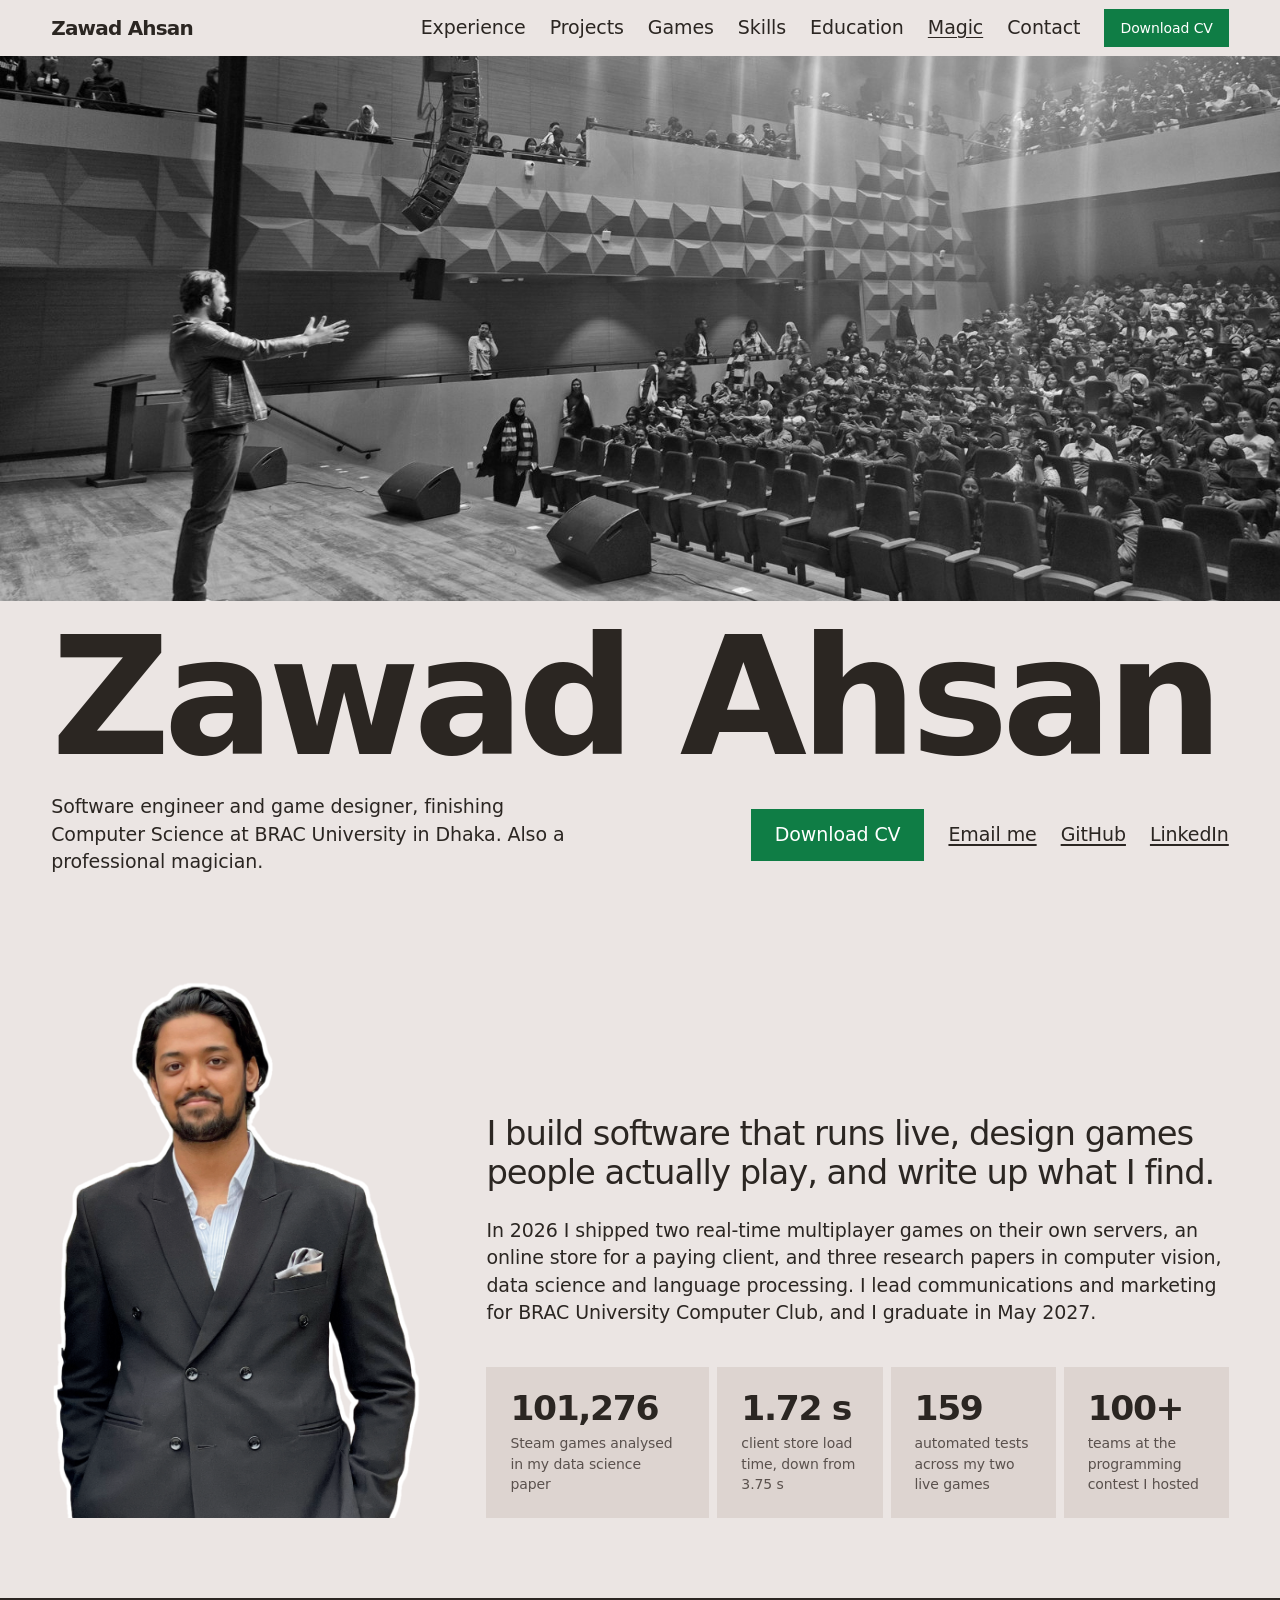
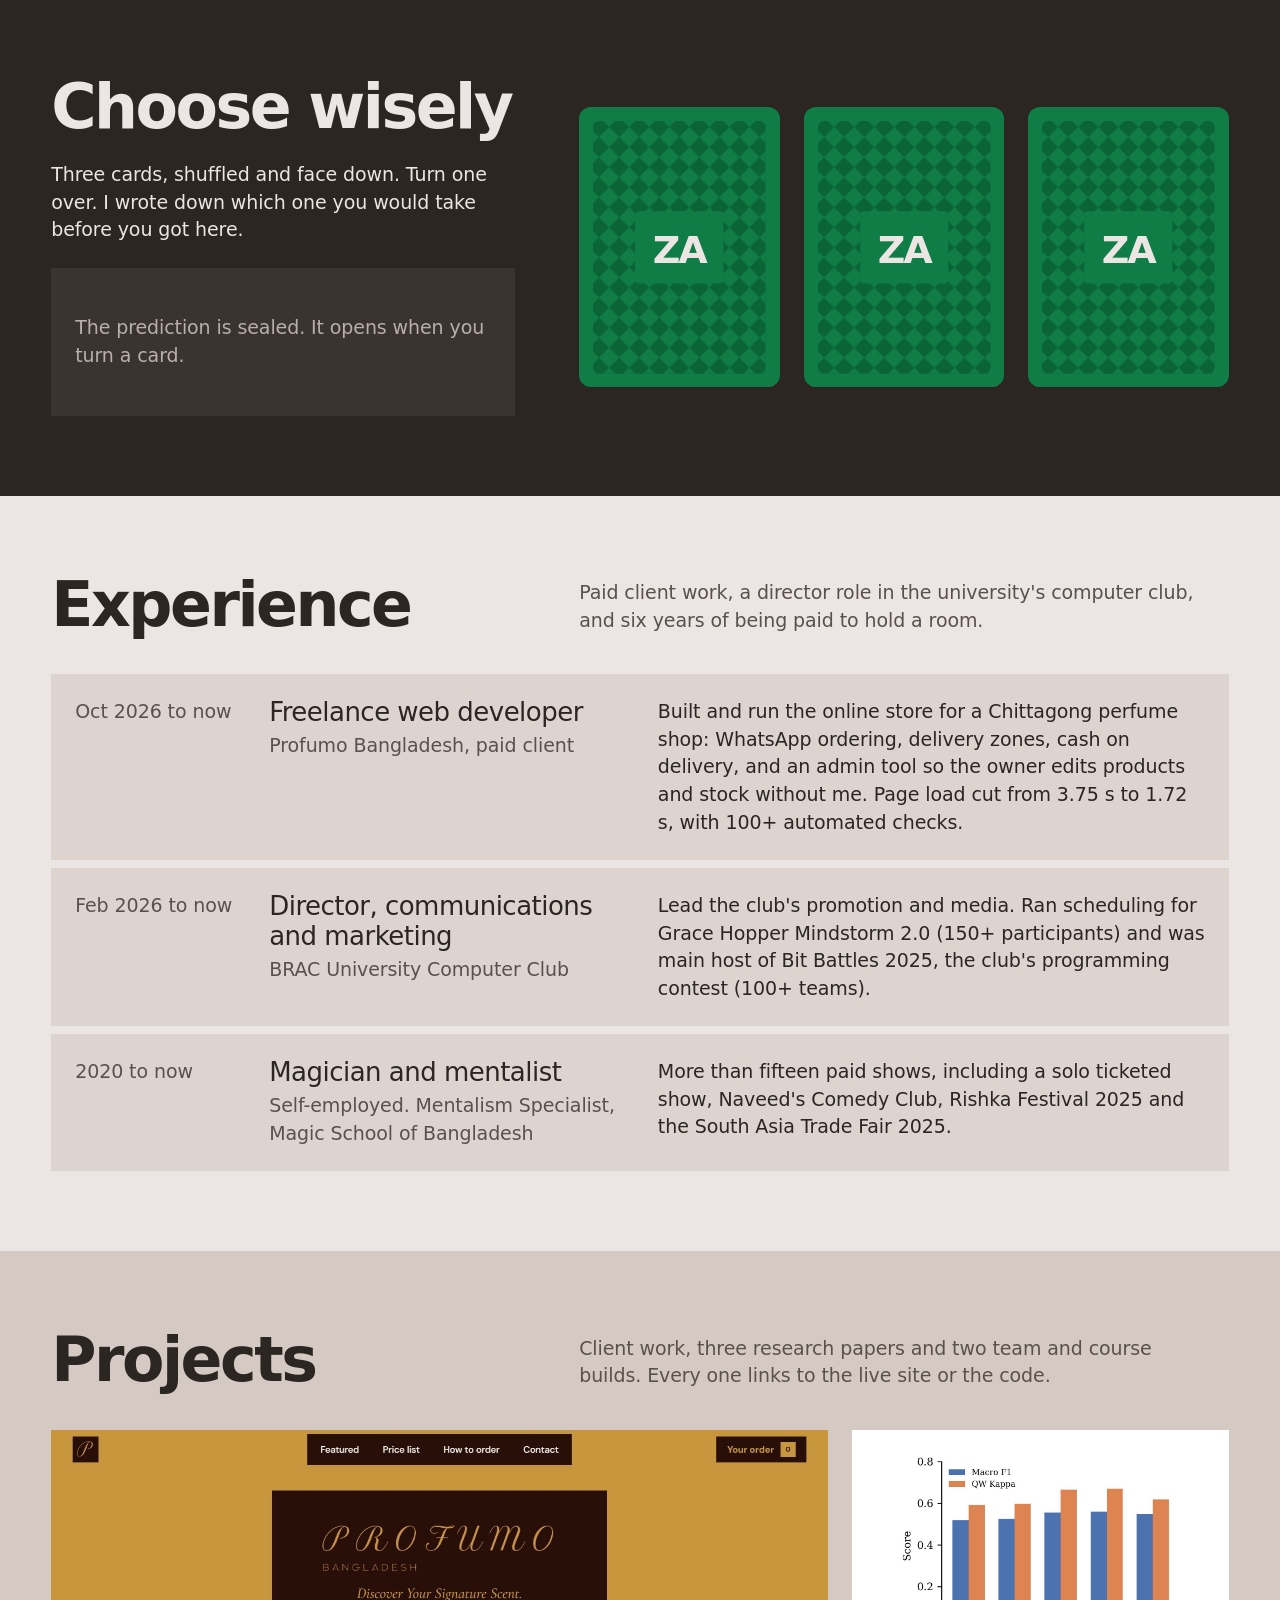
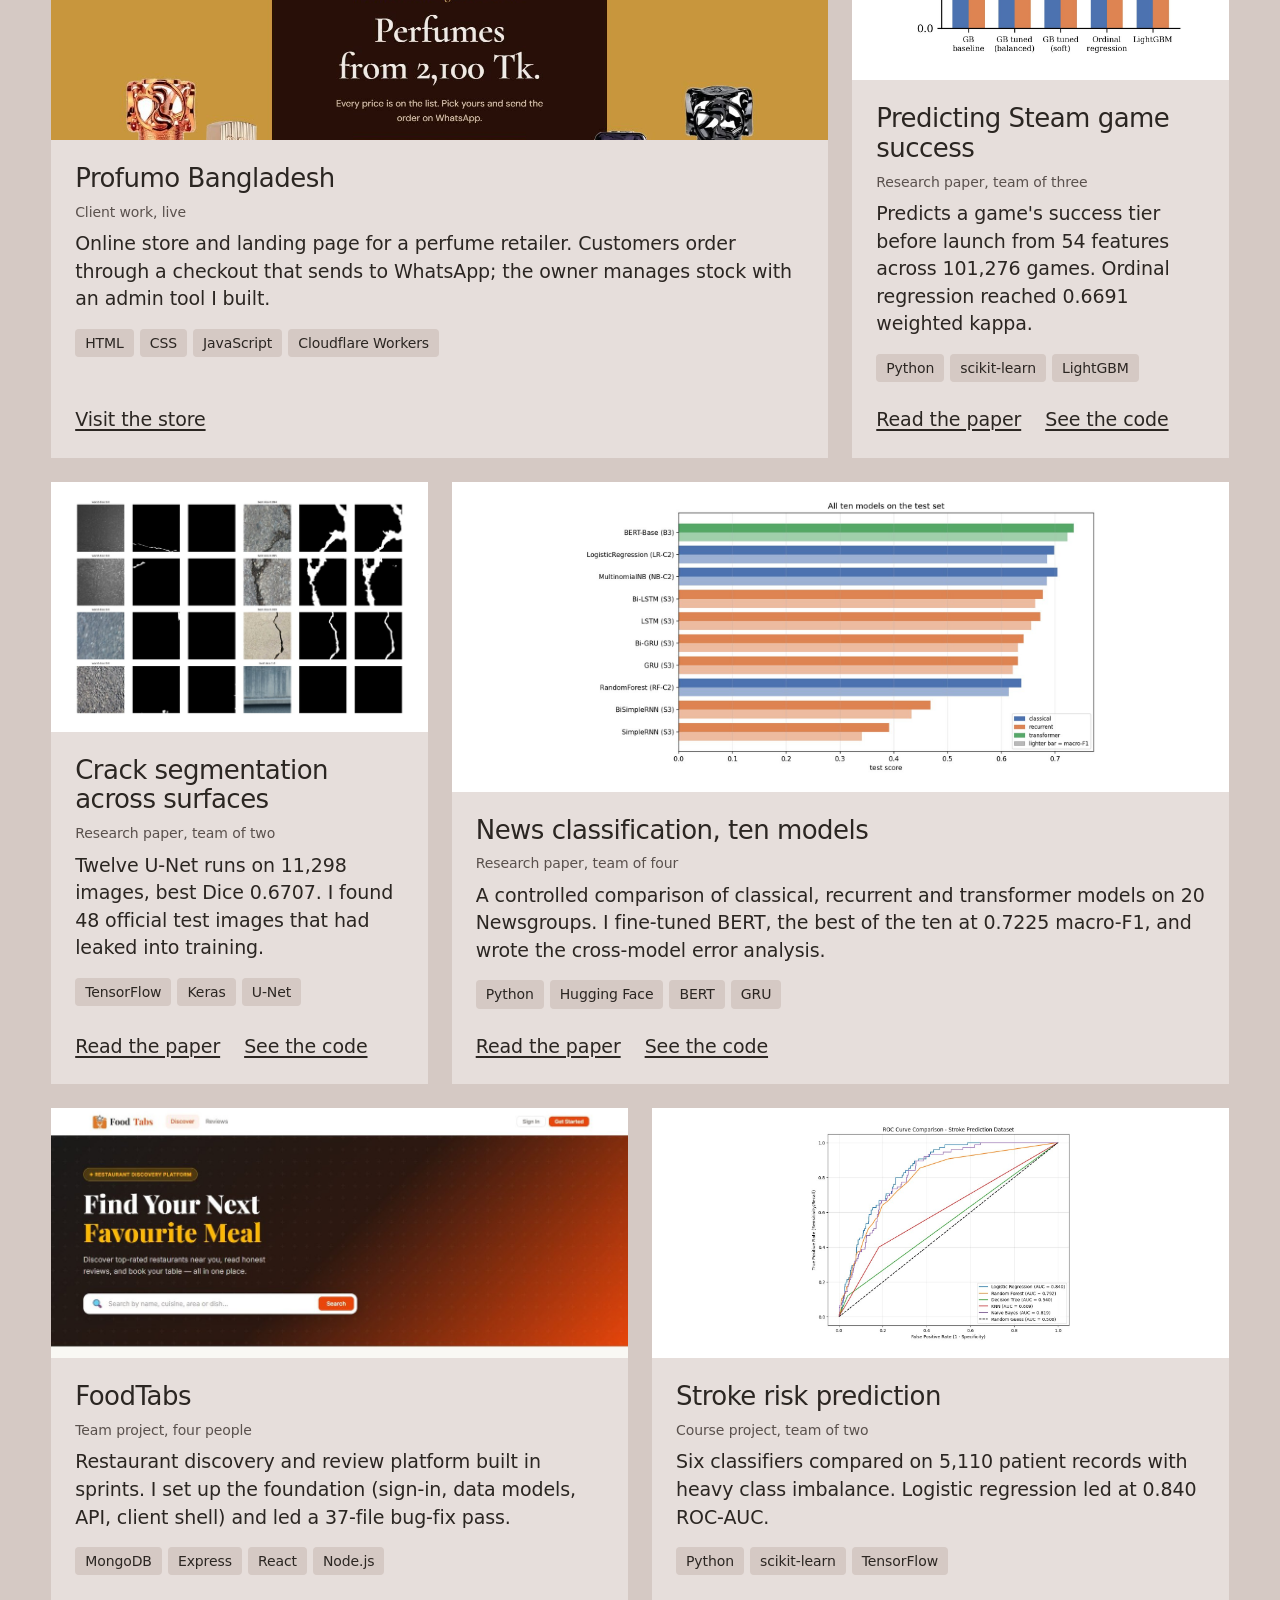
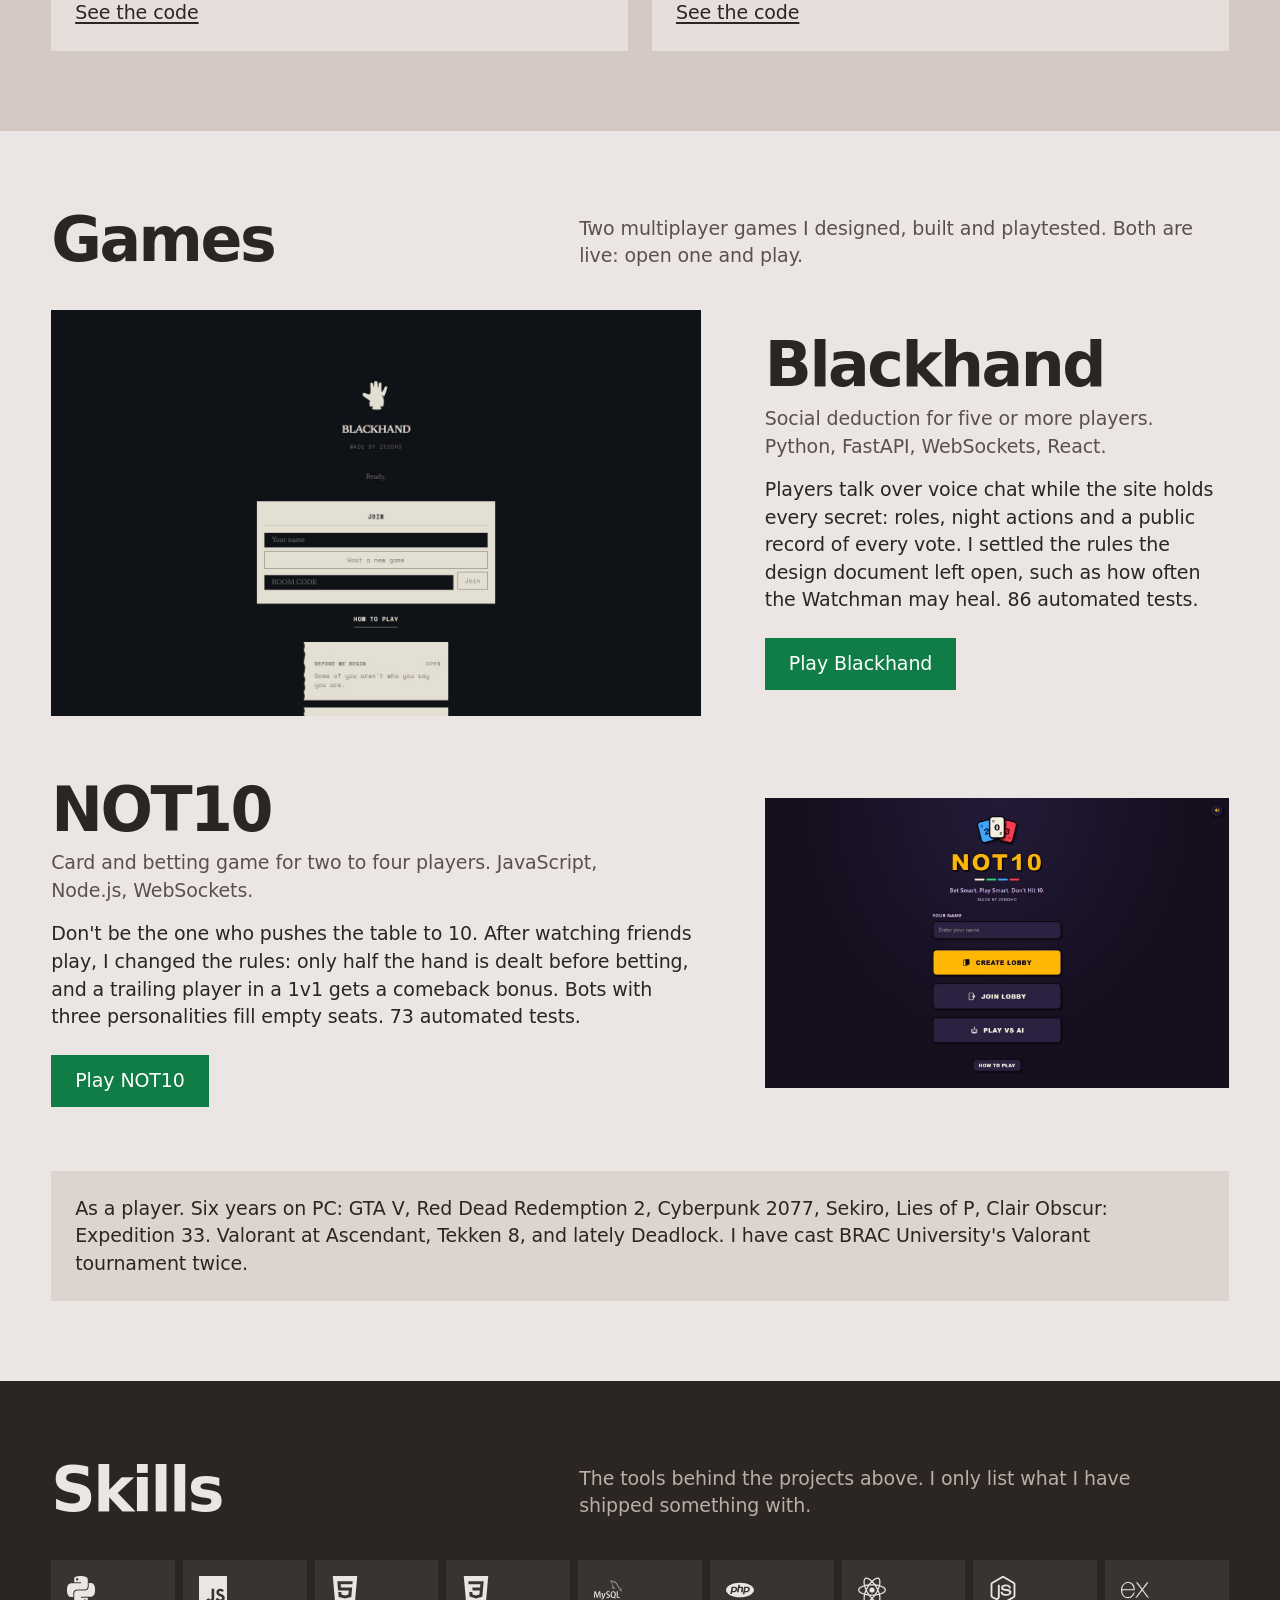
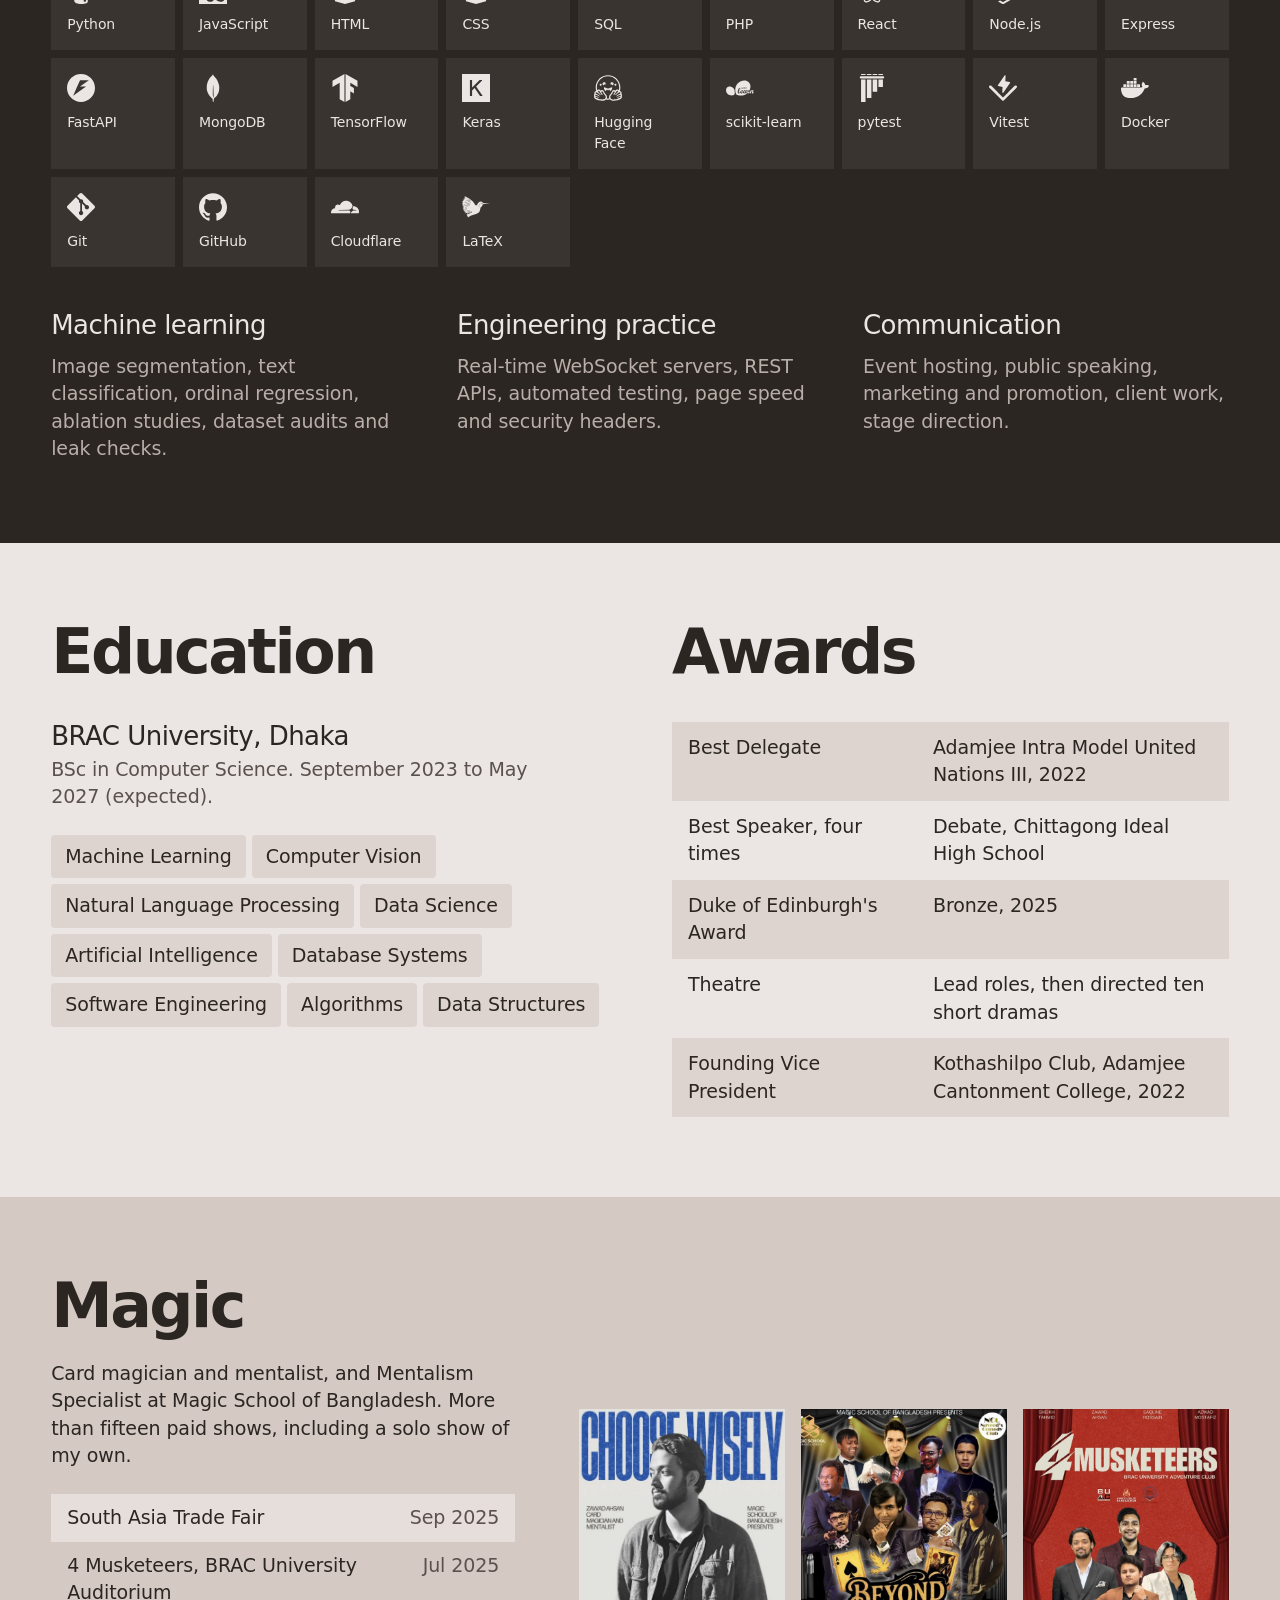
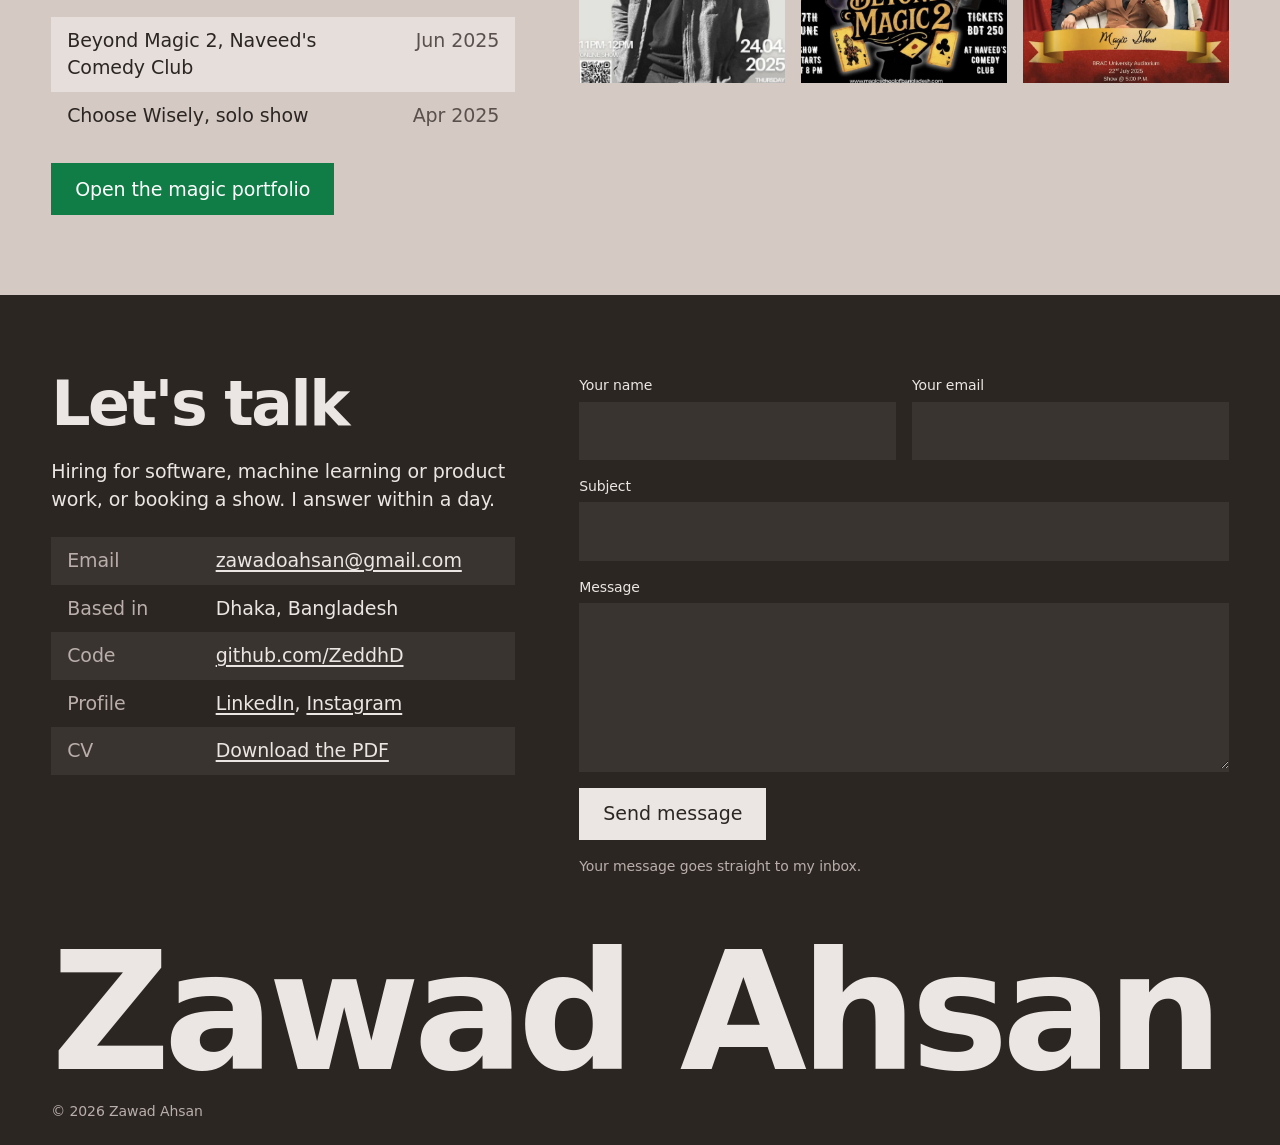
==== index.html @ 40f30796 "Publish portfolio site" ====
<!doctype html>
<html lang="en">
<head>
<meta charset="utf-8">
<meta name="viewport" content="width=device-width, initial-scale=1">
<title>Zawad Ahsan · Software engineer, game designer, magician</title>
<meta name="description" content="Zawad Ahsan builds live software, designs multiplayer games and writes research papers. Final-year Computer Science at BRAC University, Dhaka.">
<meta property="og:title" content="Zawad Ahsan">
<meta property="og:description" content="Software engineer and game designer in Dhaka. Also a professional magician.">
<meta property="og:type" content="website">
<meta name="theme-color" content="#ebe5e3">
<link rel="icon" href="data:image/svg+xml,%3Csvg xmlns='http://www.w3.org/2000/svg' viewBox='0 0 64 64'%3E%3Crect width='64' height='64' fill='%230f7d45'/%3E%3Ctext x='32' y='43' font-family='Arial' font-weight='700' font-size='28' text-anchor='middle' fill='%23ebe5e3'%3EZA%3C/text%3E%3C/svg%3E">
<link rel="preconnect" href="https://api.fontshare.com">
<link rel="preconnect" href="https://cdn.fontshare.com" crossorigin>
<link href="https://api.fontshare.com/v2/css?f[]=switzer@400,500,600&display=swap" rel="stylesheet">
<link rel="stylesheet" href="style.css">
</head>
<body>

<svg class="defs" aria-hidden="true" focusable="false">
  <defs>
    <pattern id="lattice" width="10" height="10" patternUnits="userSpaceOnUse"><path d="M5 0 10 5 5 10 0 5Z"/></pattern>
    <symbol id="s-spade" viewBox="0 0 100 100"><path d="M50 5C70 30 95 45 95 64c0 13-10 21-21 21-8 0-15-4-19-11 1 10 5 17 11 21H34c6-4 10-11 11-21-4 7-11 11-19 11C15 85 5 77 5 64 5 45 30 30 50 5Z"/></symbol>
    <symbol id="s-club" viewBox="0 0 100 100"><circle cx="50" cy="27" r="21"/><circle cx="27" cy="58" r="21"/><circle cx="73" cy="58" r="21"/><path d="M44 56c1 20-3 31-10 39h32c-7-8-11-19-10-39Z"/></symbol>
    <symbol id="s-heart" viewBox="0 0 100 100"><path d="M50 90C20 64 5 47 5 30 5 16 16 6 28 6c10 0 18 6 22 15C54 12 62 6 72 6c12 0 23 10 23 24 0 17-15 34-45 60Z"/></symbol>
  </defs>
</svg>

<a class="skip" href="#main">Skip to content</a>

<nav class="topnav" aria-label="Main">
  <a class="brand" href="#top">Zawad Ahsan</a>
  <button class="menu-btn" type="button" aria-expanded="false" aria-controls="navlinks">Menu</button>
  <ul id="navlinks">
    <li><a href="#experience">Experience</a></li>
    <li><a href="#projects">Projects</a></li>
    <li><a href="#games">Games</a></li>
    <li><a href="#skills">Skills</a></li>
    <li><a href="#education">Education</a></li>
    <li><a href="#magic">Magic</a></li>
    <li><a href="#contact">Contact</a></li>
  </ul>
  <a class="btn btn-s" href="files/Zawad_Ahsan_CV.pdf" download>Download CV</a>
</nav>

<header class="hero" id="top">
  <div class="hero-photo">
    <img src="img/stage_wide.jpg" width="1600" height="1200" alt="Zawad on stage in front of a full auditorium">
    <img class="alt" src="img/stage_back.jpg" width="1600" height="1200" alt="" aria-hidden="true">
  </div>
  <div class="hero-band">
    <h1 class="wordmark" data-fit><span>Zawad</span> <span>Ahsan</span></h1>
    <div class="hero-row">
      <p class="hero-line">Software engineer and game designer, finishing Computer Science at BRAC University in Dhaka. Also a professional magician.</p>
      <div class="hero-actions">
        <a class="btn" href="files/Zawad_Ahsan_CV.pdf" download>Download CV</a>
        <a class="link" href="mailto:zawadoahsan@gmail.com">Email me</a>
        <a class="link" href="https://github.com/ZeddhD">GitHub</a>
        <a class="link" href="https://linkedin.com/in/zawad-ahsan-0a8772267">LinkedIn</a>
      </div>
    </div>
  </div>
</header>

<main id="main">

<section class="intro" id="about" aria-label="About">
  <div class="wrap intro-grid">
    <figure class="intro-photo reveal">
      <img src="img/cover_outline.png" width="820" height="1169" alt="Zawad Ahsan in a dark double-breasted suit" loading="lazy">
    </figure>
    <div class="intro-text">
      <p class="statement reveal">I build software that runs live, design games people actually play, and write up what I find.</p>
      <p class="reveal">In 2026 I shipped two real-time multiplayer games on their own servers, an online store for a paying client, and three research papers in computer vision, data science and language processing. I lead communications and marketing for BRAC University Computer Club, and I graduate in May 2027.</p>
      <ul class="facts reveal">
        <li><a href="#projects"><b>101,276</b><span>Steam games analysed in my data science paper</span></a></li>
        <li><a href="#projects"><b>1.72&nbsp;s</b><span>client store load time, down from 3.75&nbsp;s</span></a></li>
        <li><a href="#games"><b>159</b><span>automated tests across my two live games</span></a></li>
        <li><a href="#experience"><b>100+</b><span>teams at the programming contest I hosted</span></a></li>
      </ul>
    </div>
  </div>
</section>

<section class="choose" id="choose" aria-labelledby="choose-h">
  <div class="wrap choose-grid">
    <div class="choose-text">
      <h2 id="choose-h" class="reveal">Choose wisely</h2>
      <p class="reveal">Three cards, shuffled and face down. Turn one over. I wrote down which one you would take before you got here.</p>
      <div class="note reveal" aria-live="polite">
        <p class="sealed">The prediction is sealed. It opens when you turn a card.</p>
        <p class="opened" hidden>Written before you arrived: <strong>you will turn over <span data-out>Engineering</span>.</strong></p>
        <p class="note-actions" hidden><a class="btn go" href="#projects">Go to&nbsp;<span data-out>Engineering</span></a> <button type="button" class="link" data-reshuffle>Shuffle and try again</button></p>
      </div>
    </div>
    <div class="deck" data-deck>
      <div class="pc" data-face="engineering" data-label="Engineering" data-target="#projects">
        <div class="pc-inner">
          <div class="pc-face pc-back" aria-hidden="true"><svg viewBox="0 0 100 140" preserveAspectRatio="none"><rect class="b1" x="7" y="7" width="86" height="126" rx="3"/><rect class="b2" x="7" y="7" width="86" height="126" rx="3" fill="url(#lattice)"/><rect class="b3" x="28" y="52" width="44" height="36" rx="2"/><text x="50" y="78" text-anchor="middle">ZA</text></svg></div>
          <div class="pc-face pc-front">
            <span class="idx">A<svg><use href="#s-spade"/></svg></span>
            <svg class="pip" aria-hidden="true"><use href="#s-spade"/></svg>
            <span class="pc-title">Engineering</span>
            <span class="pc-text">Live servers, a client store and three papers.</span>
          </div>
        </div>
        <button class="pc-hit" type="button" aria-label="Turn over a card"></button>
      </div>
      <div class="pc" data-face="games" data-label="Games" data-target="#games">
        <div class="pc-inner">
          <div class="pc-face pc-back" aria-hidden="true"><svg viewBox="0 0 100 140" preserveAspectRatio="none"><rect class="b1" x="7" y="7" width="86" height="126" rx="3"/><rect class="b2" x="7" y="7" width="86" height="126" rx="3" fill="url(#lattice)"/><rect class="b3" x="28" y="52" width="44" height="36" rx="2"/><text x="50" y="78" text-anchor="middle">ZA</text></svg></div>
          <div class="pc-face pc-front">
            <span class="idx">K<svg><use href="#s-club"/></svg></span>
            <svg class="pip" aria-hidden="true"><use href="#s-club"/></svg>
            <span class="pc-title">Games</span>
            <span class="pc-text">Two games you can play right now.</span>
          </div>
        </div>
        <button class="pc-hit" type="button" aria-label="Turn over a card"></button>
      </div>
      <div class="pc" data-face="magic" data-label="Magic" data-target="#magic">
        <div class="pc-inner">
          <div class="pc-face pc-back" aria-hidden="true"><svg viewBox="0 0 100 140" preserveAspectRatio="none"><rect class="b1" x="7" y="7" width="86" height="126" rx="3"/><rect class="b2" x="7" y="7" width="86" height="126" rx="3" fill="url(#lattice)"/><rect class="b3" x="28" y="52" width="44" height="36" rx="2"/><text x="50" y="78" text-anchor="middle">ZA</text></svg></div>
          <div class="pc-face pc-front">
            <span class="idx">Q<svg><use href="#s-heart"/></svg></span>
            <svg class="pip" aria-hidden="true"><use href="#s-heart"/></svg>
            <span class="pc-title">Magic</span>
            <span class="pc-text">Card magic and mentalism on stage.</span>
          </div>
        </div>
        <button class="pc-hit" type="button" aria-label="Turn over a card"></button>
      </div>
    </div>
  </div>
  <noscript><p class="wrap">Go straight to <a href="#projects">Engineering</a>, <a href="#games">Games</a> or <a href="#magic">Magic</a>.</p></noscript>
</section>

<section class="xp" id="experience" aria-labelledby="xp-h">
  <div class="wrap">
    <div class="split-head">
      <h2 id="xp-h" class="reveal">Experience</h2>
      <p class="reveal">Paid client work, a director role in the university's computer club, and six years of being paid to hold a room.</p>
    </div>
    <div class="jobs">
      <article class="job reveal">
        <p class="when">Oct 2026 to now</p>
        <div class="role"><h3>Freelance web developer</h3><p>Profumo Bangladesh, paid client</p></div>
        <p>Built and run the online store for a Chittagong perfume shop: WhatsApp ordering, delivery zones, cash on delivery, and an admin tool so the owner edits products and stock without me. Page load cut from 3.75 s to 1.72 s, with 100+ automated checks.</p>
      </article>
      <article class="job reveal">
        <p class="when">Feb 2026 to now</p>
        <div class="role"><h3>Director, communications and marketing</h3><p>BRAC University Computer Club</p></div>
        <p>Lead the club's promotion and media. Ran scheduling for Grace Hopper Mindstorm 2.0 (150+ participants) and was main host of Bit Battles 2025, the club's programming contest (100+ teams).</p>
      </article>
      <article class="job reveal">
        <p class="when">2020 to now</p>
        <div class="role"><h3>Magician and mentalist</h3><p>Self-employed. Mentalism Specialist, Magic School of Bangladesh</p></div>
        <p>More than fifteen paid shows, including a solo ticketed show, Naveed's Comedy Club, Rishka Festival 2025 and the South Asia Trade Fair 2025.</p>
      </article>
    </div>
  </div>
</section>

<section class="projects" id="projects" aria-labelledby="pj-h">
  <div class="wrap">
    <div class="split-head">
      <h2 id="pj-h" class="reveal">Projects</h2>
      <p class="reveal">Client work, three research papers and two team and course builds. Every one links to the live site or the code.</p>
    </div>
    <div class="bento">
      <article class="pj w4 reveal">
        <a class="pj-img" href="https://profumo.profumobd.workers.dev/"><img src="img/profumo.jpg" width="1440" height="900" alt="Profumo Bangladesh online store" loading="lazy"></a>
        <div class="pj-body">
          <h3>Profumo Bangladesh</h3>
          <p class="kind">Client work, live</p>
          <p>Online store and landing page for a perfume retailer. Customers order through a checkout that sends to WhatsApp; the owner manages stock with an admin tool I built.</p>
          <ul class="tags"><li>HTML</li><li>CSS</li><li>JavaScript</li><li>Cloudflare Workers</li></ul>
          <a class="link" href="https://profumo.profumobd.workers.dev/">Visit the store</a>
        </div>
      </article>
      <article class="pj w2 reveal">
        <a class="pj-img fig" href="files/steam-game-success-paper.pdf" target="_blank" rel="noopener"><img src="img/steam.jpg" width="1080" height="780" alt="Model comparison chart from the Steam paper" loading="lazy"></a>
        <div class="pj-body">
          <h3>Predicting Steam game success</h3>
          <p class="kind">Research paper, team of three</p>
          <p>Predicts a game's success tier before launch from 54 features across 101,276 games. Ordinal regression reached 0.6691 weighted kappa.</p>
          <ul class="tags"><li>Python</li><li>scikit-learn</li><li>LightGBM</li></ul>
          <p class="pj-links"><a class="link" href="files/steam-game-success-paper.pdf" target="_blank" rel="noopener">Read the paper</a><a class="link" href="https://github.com/ZeddhD/steam-game-success-tiers">See the code</a></p>
        </div>
      </article>
      <article class="pj w2 reveal">
        <a class="pj-img fig" href="files/crack-segmentation-paper.pdf" target="_blank" rel="noopener"><img src="img/crack.jpg" width="1400" height="905" alt="Best and worst crack segmentation predictions" loading="lazy"></a>
        <div class="pj-body">
          <h3>Crack segmentation across surfaces</h3>
          <p class="kind">Research paper, team of two</p>
          <p>Twelve U-Net runs on 11,298 images, best Dice 0.6707. I found 48 official test images that had leaked into training.</p>
          <ul class="tags"><li>TensorFlow</li><li>Keras</li><li>U-Net</li></ul>
          <p class="pj-links"><a class="link" href="files/crack-segmentation-paper.pdf" target="_blank" rel="noopener">Read the paper</a><a class="link" href="https://github.com/ZeddhD/crack-segmentation-cross-surface">See the code</a></p>
        </div>
      </article>
      <article class="pj w4 reveal">
        <a class="pj-img fig" href="files/news-classification-paper.pdf" target="_blank" rel="noopener"><img src="img/news.jpg" width="1400" height="754" alt="Ten models compared on the test set" loading="lazy"></a>
        <div class="pj-body">
          <h3>News classification, ten models</h3>
          <p class="kind">Research paper, team of four</p>
          <p>A controlled comparison of classical, recurrent and transformer models on 20 Newsgroups. I fine-tuned BERT, the best of the ten at 0.7225 macro-F1, and wrote the cross-model error analysis.</p>
          <ul class="tags"><li>Python</li><li>Hugging Face</li><li>BERT</li><li>GRU</li></ul>
          <p class="pj-links"><a class="link" href="files/news-classification-paper.pdf" target="_blank" rel="noopener">Read the paper</a><a class="link" href="https://github.com/ZeddhD/Multi-Class-News-Article-Classification-Using-Machine-Learning-and-Natural-Language-Processing">See the code</a></p>
        </div>
      </article>
      <article class="pj w3 reveal">
        <a class="pj-img" href="https://github.com/ZeddhD/Project-FoodTabs"><img src="img/food.jpg" width="1200" height="517" alt="FoodTabs restaurant discovery home page" loading="lazy"></a>
        <div class="pj-body">
          <h3>FoodTabs</h3>
          <p class="kind">Team project, four people</p>
          <p>Restaurant discovery and review platform built in sprints. I set up the foundation (sign-in, data models, API, client shell) and led a 37-file bug-fix pass.</p>
          <ul class="tags"><li>MongoDB</li><li>Express</li><li>React</li><li>Node.js</li></ul>
          <a class="link" href="https://github.com/ZeddhD/Project-FoodTabs">See the code</a>
        </div>
      </article>
      <article class="pj w3 reveal">
        <a class="pj-img fig" href="https://github.com/ZeddhD/Stroke-Prediction-Machine-Learning-Model"><img src="img/stroke.jpg" width="846" height="701" alt="ROC curves for the stroke prediction models" loading="lazy"></a>
        <div class="pj-body">
          <h3>Stroke risk prediction</h3>
          <p class="kind">Course project, team of two</p>
          <p>Six classifiers compared on 5,110 patient records with heavy class imbalance. Logistic regression led at 0.840 ROC-AUC.</p>
          <ul class="tags"><li>Python</li><li>scikit-learn</li><li>TensorFlow</li></ul>
          <a class="link" href="https://github.com/ZeddhD/Stroke-Prediction-Machine-Learning-Model">See the code</a>
        </div>
      </article>
    </div>
  </div>
</section>

<section class="games" id="games" aria-labelledby="games-h">
  <div class="wrap">
    <div class="split-head">
      <h2 id="games-h" class="reveal">Games</h2>
      <p class="reveal">Two multiplayer games I designed, built and playtested. Both are live: open one and play.</p>
    </div>
    <div class="game reveal">
      <a class="shot" href="https://blackhand.onrender.com" aria-label="Play Blackhand"><img src="img/blackhand.jpg" width="1440" height="900" alt="Blackhand lobby" loading="lazy"></a>
      <div>
        <h3>Blackhand</h3>
        <p class="meta">Social deduction for five or more players. Python, FastAPI, WebSockets, React.</p>
        <p>Players talk over voice chat while the site holds every secret: roles, night actions and a public record of every vote. I settled the rules the design document left open, such as how often the Watchman may heal. 86 automated tests.</p>
        <a class="btn" href="https://blackhand.onrender.com">Play Blackhand</a>
      </div>
    </div>
    <div class="game flip reveal">
      <a class="shot" href="https://not10.onrender.com" aria-label="Play NOT10"><img src="img/not10.jpg" width="1440" height="900" alt="NOT10 start screen" loading="lazy"></a>
      <div>
        <h3>NOT10</h3>
        <p class="meta">Card and betting game for two to four players. JavaScript, Node.js, WebSockets.</p>
        <p>Don't be the one who pushes the table to 10. After watching friends play, I changed the rules: only half the hand is dealt before betting, and a trailing player in a 1v1 gets a comeback bonus. Bots with three personalities fill empty seats. 73 automated tests.</p>
        <a class="btn" href="https://not10.onrender.com">Play NOT10</a>
      </div>
    </div>
    <p class="player reveal"><strong>As a player.</strong> Six years on PC: GTA V, Red Dead Redemption 2, Cyberpunk 2077, Sekiro, Lies of P, Clair Obscur: Expedition 33. Valorant at Ascendant, Tekken 8, and lately Deadlock. I have cast BRAC University's Valorant tournament twice.</p>
  </div>
</section>

<section class="skills" id="skills" aria-labelledby="skills-h">
  <div class="wrap">
    <div class="split-head">
      <h2 id="skills-h" class="reveal">Skills</h2>
      <p class="reveal">The tools behind the projects above. I only list what I have shipped something with.</p>
    </div>
    <ul class="logos reveal">
      <li><svg viewBox="0 0 24 24" aria-hidden="true"><path d="M14.25.18l.9.2.73.26.59.3.45.32.34.34.25.34.16.33.1.3.04.26.02.2-.01.13V8.5l-.05.63-.13.55-.21.46-.26.38-.3.31-.33.25-.35.19-.35.14-.33.1-.3.07-.26.04-.21.02H8.77l-.69.05-.59.14-.5.22-.41.27-.33.32-.27.35-.2.36-.15.37-.1.35-.07.32-.04.27-.02.21v3.06H3.17l-.21-.03-.28-.07-.32-.12-.35-.18-.36-.26-.36-.36-.35-.46-.32-.59-.28-.73-.21-.88-.14-1.05-.05-1.23.06-1.22.16-1.04.24-.87.32-.71.36-.57.4-.44.42-.33.42-.24.4-.16.36-.1.32-.05.24-.01h.16l.06.01h8.16v-.83H6.18l-.01-2.75-.02-.37.05-.34.11-.31.17-.28.25-.26.31-.23.38-.2.44-.18.51-.15.58-.12.64-.1.71-.06.77-.04.84-.02 1.27.05zm-6.3 1.98l-.23.33-.08.41.08.41.23.34.33.22.41.09.41-.09.33-.22.23-.34.08-.41-.08-.41-.23-.33-.33-.22-.41-.09-.41.09zm13.09 3.95l.28.06.32.12.35.18.36.27.36.35.35.47.32.59.28.73.21.88.14 1.04.05 1.23-.06 1.23-.16 1.04-.24.86-.32.71-.36.57-.4.45-.42.33-.42.24-.4.16-.36.09-.32.05-.24.02-.16-.01h-8.22v.82h5.84l.01 2.76.02.36-.05.34-.11.31-.17.29-.25.25-.31.24-.38.2-.44.17-.51.15-.58.13-.64.09-.71.07-.77.04-.84.01-1.27-.04-1.07-.14-.9-.2-.73-.25-.59-.3-.45-.33-.34-.34-.25-.34-.16-.33-.1-.3-.04-.25-.02-.2.01-.13v-5.34l.05-.64.13-.54.21-.46.26-.38.3-.32.33-.24.35-.2.35-.14.33-.1.3-.06.26-.04.21-.02.13-.01h5.84l.69-.05.59-.14.5-.21.41-.28.33-.32.27-.35.2-.36.15-.36.1-.35.07-.32.04-.28.02-.21V6.07h2.09l.14.01zm-6.47 14.25l-.23.33-.08.41.08.41.23.33.33.23.41.08.41-.08.33-.23.23-.33.08-.41-.08-.41-.23-.33-.33-.23-.41-.08-.41.08z"/></svg>Python</li>
      <li><svg viewBox="0 0 24 24" aria-hidden="true"><path d="M0 0h24v24H0V0zm22.034 18.276c-.175-1.095-.888-2.015-3.003-2.873-.736-.345-1.554-.585-1.797-1.14-.091-.33-.105-.51-.046-.705.15-.646.915-.84 1.515-.66.39.12.75.42.976.9 1.034-.676 1.034-.676 1.755-1.125-.27-.42-.404-.601-.586-.78-.63-.705-1.469-1.065-2.834-1.034l-.705.089c-.676.165-1.32.525-1.71 1.005-1.14 1.291-.811 3.541.569 4.471 1.365 1.02 3.361 1.244 3.616 2.205.24 1.17-.87 1.545-1.966 1.41-.811-.18-1.26-.586-1.755-1.336l-1.83 1.051c.21.48.45.689.81 1.109 1.74 1.756 6.09 1.666 6.871-1.004.029-.09.24-.705.074-1.65l.046.067zm-8.983-7.245h-2.248c0 1.938-.009 3.864-.009 5.805 0 1.232.063 2.363-.138 2.711-.33.689-1.18.601-1.566.48-.396-.196-.597-.466-.83-.855-.063-.105-.11-.196-.127-.196l-1.825 1.125c.305.63.75 1.172 1.324 1.517.855.51 2.004.675 3.207.405.783-.226 1.458-.691 1.811-1.411.51-.93.402-2.07.397-3.346.012-2.054 0-4.109 0-6.179l.004-.056z"/></svg>JavaScript</li>
      <li><svg viewBox="0 0 24 24" aria-hidden="true"><path d="M1.5 0h21l-1.91 21.563L11.977 24l-8.564-2.438L1.5 0zm7.031 9.75l-.232-2.718 10.059.003.23-2.622L5.412 4.41l.698 8.01h9.126l-.326 3.426-2.91.804-2.955-.81-.188-2.11H6.248l.33 4.171L12 19.351l5.379-1.443.744-8.157H8.531z"/></svg>HTML</li>
      <li><svg viewBox="0 0 24 24" aria-hidden="true"><path d="M1.5 0h21l-1.91 21.563L11.977 24l-8.565-2.438L1.5 0zm17.09 4.413L5.41 4.41l.213 2.622 10.125.002-.255 2.716h-6.64l.24 2.573h6.182l-.366 3.523-2.91.804-2.956-.81-.188-2.11h-2.61l.29 3.855L12 19.288l5.373-1.53L18.59 4.414z"/></svg>CSS</li>
      <li><svg viewBox="0 0 24 24" aria-hidden="true"><path d="M16.405 5.501c-.115 0-.193.014-.274.033v.013h.014c.054.104.146.18.214.273.054.107.1.214.154.32l.014-.015c.094-.066.14-.172.14-.333-.04-.047-.046-.094-.08-.14-.04-.067-.126-.1-.18-.153zM5.77 18.695h-.927a50.854 50.854 0 00-.27-4.41h-.008l-1.41 4.41H2.45l-1.4-4.41h-.01a72.892 72.892 0 00-.195 4.41H0c.055-1.966.192-3.81.41-5.53h1.15l1.335 4.064h.008l1.347-4.064h1.095c.242 2.015.384 3.86.428 5.53zm4.017-4.08c-.378 2.045-.876 3.533-1.492 4.46-.482.716-1.01 1.073-1.583 1.073-.153 0-.34-.046-.566-.138v-.494c.11.017.24.026.386.026.268 0 .483-.075.647-.222.197-.18.295-.382.295-.605 0-.155-.077-.47-.23-.944L6.23 14.615h.91l.727 2.36c.164.536.233.91.205 1.123.4-1.064.678-2.227.835-3.483zm12.325 4.08h-2.63v-5.53h.885v4.85h1.745zm-3.32.135l-1.016-.5c.09-.076.177-.158.255-.25.433-.506.648-1.258.648-2.253 0-1.83-.718-2.746-2.155-2.746-.704 0-1.254.232-1.65.697-.43.508-.646 1.256-.646 2.245 0 .972.19 1.686.574 2.14.35.41.877.615 1.583.615.264 0 .506-.033.725-.098l1.325.772.36-.622zM15.5 17.588c-.225-.36-.337-.94-.337-1.736 0-1.393.424-2.09 1.27-2.09.443 0 .77.167.977.5.224.362.336.936.336 1.723 0 1.404-.424 2.108-1.27 2.108-.445 0-.77-.167-.978-.5zm-1.658-.425c0 .47-.172.856-.516 1.156-.344.3-.803.45-1.384.45-.543 0-1.064-.172-1.573-.515l.237-.476c.438.22.833.328 1.19.328.332 0 .593-.073.783-.22a.754.754 0 00.3-.615c0-.33-.23-.61-.648-.845-.388-.213-1.163-.657-1.163-.657-.422-.307-.632-.636-.632-1.177 0-.45.157-.81.47-1.085.315-.278.72-.415 1.22-.415.512 0 .98.136 1.4.41l-.213.476a2.726 2.726 0 00-1.064-.23c-.283 0-.502.068-.654.206a.685.685 0 00-.248.524c0 .328.234.61.666.85.393.215 1.187.67 1.187.67.433.305.648.63.648 1.168zm9.382-5.852c-.535-.014-.95.04-1.297.188-.1.04-.26.04-.274.167.055.053.063.14.11.214.08.134.218.313.346.407.14.11.28.216.427.31.26.16.555.255.81.416.145.094.293.213.44.313.073.05.12.14.214.172v-.02c-.046-.06-.06-.147-.105-.214-.067-.067-.134-.127-.2-.193a3.223 3.223 0 00-.695-.675c-.214-.146-.682-.35-.77-.595l-.013-.014c.146-.013.32-.066.46-.106.227-.06.435-.047.67-.106.106-.027.213-.06.32-.094v-.06c-.12-.12-.21-.283-.334-.395a8.867 8.867 0 00-1.104-.823c-.21-.134-.476-.22-.697-.334-.08-.04-.214-.06-.26-.127-.12-.146-.19-.34-.275-.514a17.69 17.69 0 01-.547-1.163c-.12-.262-.193-.523-.34-.763-.69-1.137-1.437-1.826-2.586-2.5-.247-.14-.543-.2-.856-.274-.167-.008-.334-.02-.5-.027-.11-.047-.216-.174-.31-.235-.38-.24-1.364-.76-1.644-.072-.18.434.267.862.422 1.082.115.153.26.328.34.5.047.116.06.235.107.356.106.294.207.622.347.897.073.14.153.287.247.413.054.073.146.107.167.227-.094.136-.1.334-.154.5-.24.757-.146 1.693.194 2.25.107.166.362.534.703.393.3-.12.234-.5.32-.835.02-.08.007-.133.048-.187v.015c.094.188.188.367.274.555.206.328.566.668.867.895.16.12.287.328.487.402v-.02h-.015c-.043-.058-.1-.086-.154-.133a3.445 3.445 0 01-.35-.4 8.76 8.76 0 01-.747-1.218c-.11-.21-.202-.436-.29-.643-.04-.08-.04-.2-.107-.24-.1.146-.247.273-.32.453-.127.288-.14.642-.188 1.01-.027.007-.014 0-.027.014-.214-.052-.287-.274-.367-.46-.2-.475-.233-1.238-.06-1.785.047-.14.247-.582.167-.716-.042-.127-.174-.2-.247-.303a2.478 2.478 0 01-.24-.427c-.16-.374-.24-.788-.414-1.162-.08-.173-.22-.354-.334-.513-.127-.18-.267-.307-.368-.52-.033-.073-.08-.194-.027-.274.014-.054.042-.075.094-.09.088-.072.335.022.422.062.247.1.455.194.662.334.094.066.195.193.315.226h.14c.214.047.455.014.655.073.355.114.675.28.962.46a5.953 5.953 0 012.085 2.286c.08.154.115.295.188.455.14.33.313.663.455.982.14.315.275.636.476.897.1.14.502.213.682.286.133.06.34.115.46.188.23.14.454.3.67.454.11.076.443.243.463.378z"/></svg>SQL</li>
      <li><svg viewBox="0 0 24 24" aria-hidden="true"><path d="M7.01 10.207h-.944l-.515 2.648h.838c.556 0 .97-.105 1.242-.314.272-.21.455-.559.55-1.049.092-.47.05-.802-.124-.995-.175-.193-.523-.29-1.047-.29zM12 5.688C5.373 5.688 0 8.514 0 12s5.373 6.313 12 6.313S24 15.486 24 12c0-3.486-5.373-6.312-12-6.312zm-3.26 7.451c-.261.25-.575.438-.917.551-.336.108-.765.164-1.285.164H5.357l-.327 1.681H3.652l1.23-6.326h2.65c.797 0 1.378.209 1.744.628.366.418.476 1.002.33 1.752a2.836 2.836 0 0 1-.305.847c-.143.255-.33.49-.561.703zm4.024.715l.543-2.799c.063-.318.039-.536-.068-.651-.107-.116-.336-.174-.687-.174H11.46l-.704 3.625H9.388l1.23-6.327h1.367l-.327 1.682h1.218c.767 0 1.295.134 1.586.401s.378.7.263 1.299l-.572 2.944h-1.389zm7.597-2.265a2.782 2.782 0 0 1-.305.847c-.143.255-.33.49-.561.703a2.44 2.44 0 0 1-.917.551c-.336.108-.765.164-1.286.164h-1.18l-.327 1.682h-1.378l1.23-6.326h2.649c.797 0 1.378.209 1.744.628.366.417.477 1.001.331 1.751zM17.766 10.207h-.943l-.516 2.648h.838c.557 0 .971-.105 1.242-.314.272-.21.455-.559.551-1.049.092-.47.049-.802-.125-.995s-.524-.29-1.047-.29z"/></svg>PHP</li>
      <li><svg viewBox="0 0 24 24" aria-hidden="true"><path d="M14.23 12.004a2.236 2.236 0 0 1-2.235 2.236 2.236 2.236 0 0 1-2.236-2.236 2.236 2.236 0 0 1 2.235-2.236 2.236 2.236 0 0 1 2.236 2.236zm2.648-10.69c-1.346 0-3.107.96-4.888 2.622-1.78-1.653-3.542-2.602-4.887-2.602-.41 0-.783.093-1.106.278-1.375.793-1.683 3.264-.973 6.365C1.98 8.917 0 10.42 0 12.004c0 1.59 1.99 3.097 5.043 4.03-.704 3.113-.39 5.588.988 6.38.32.187.69.275 1.102.275 1.345 0 3.107-.96 4.888-2.624 1.78 1.654 3.542 2.603 4.887 2.603.41 0 .783-.09 1.106-.275 1.374-.792 1.683-3.263.973-6.365C22.02 15.096 24 13.59 24 12.004c0-1.59-1.99-3.097-5.043-4.032.704-3.11.39-5.587-.988-6.38-.318-.184-.688-.277-1.092-.278zm-.005 1.09v.006c.225 0 .406.044.558.127.666.382.955 1.835.73 3.704-.054.46-.142.945-.25 1.44-.96-.236-2.006-.417-3.107-.534-.66-.905-1.345-1.727-2.035-2.447 1.592-1.48 3.087-2.292 4.105-2.295zm-9.77.02c1.012 0 2.514.808 4.11 2.28-.686.72-1.37 1.537-2.02 2.442-1.107.117-2.154.298-3.113.538-.112-.49-.195-.964-.254-1.42-.23-1.868.054-3.32.714-3.707.19-.09.4-.127.563-.132zm4.882 3.05c.455.468.91.992 1.36 1.564-.44-.02-.89-.034-1.345-.034-.46 0-.915.01-1.36.034.44-.572.895-1.096 1.345-1.565zM12 8.1c.74 0 1.477.034 2.202.093.406.582.802 1.203 1.183 1.86.372.64.71 1.29 1.018 1.946-.308.655-.646 1.31-1.013 1.95-.38.66-.773 1.288-1.18 1.87-.728.063-1.466.098-2.21.098-.74 0-1.477-.035-2.202-.093-.406-.582-.802-1.204-1.183-1.86-.372-.64-.71-1.29-1.018-1.946.303-.657.646-1.313 1.013-1.954.38-.66.773-1.286 1.18-1.868.728-.064 1.466-.098 2.21-.098zm-3.635.254c-.24.377-.48.763-.704 1.16-.225.39-.435.782-.635 1.174-.265-.656-.49-1.31-.676-1.947.64-.15 1.315-.283 2.015-.386zm7.26 0c.695.103 1.365.23 2.006.387-.18.632-.405 1.282-.66 1.933-.2-.39-.41-.783-.64-1.174-.225-.392-.465-.774-.705-1.146zm3.063.675c.484.15.944.317 1.375.498 1.732.74 2.852 1.708 2.852 2.476-.005.768-1.125 1.74-2.857 2.475-.42.18-.88.342-1.355.493-.28-.958-.646-1.956-1.1-2.98.45-1.017.81-2.01 1.085-2.964zm-13.395.004c.278.96.645 1.957 1.1 2.98-.45 1.017-.812 2.01-1.086 2.964-.484-.15-.944-.318-1.37-.5-1.732-.737-2.852-1.706-2.852-2.474 0-.768 1.12-1.742 2.852-2.476.42-.18.88-.342 1.356-.494zm11.678 4.28c.265.657.49 1.312.676 1.948-.64.157-1.316.29-2.016.39.24-.375.48-.762.705-1.158.225-.39.435-.788.636-1.18zm-9.945.02c.2.392.41.783.64 1.175.23.39.465.772.705 1.143-.695-.102-1.365-.23-2.006-.386.18-.63.406-1.282.66-1.933zM17.92 16.32c.112.493.2.968.254 1.423.23 1.868-.054 3.32-.714 3.708-.147.09-.338.128-.563.128-1.012 0-2.514-.807-4.11-2.28.686-.72 1.37-1.536 2.02-2.44 1.107-.118 2.154-.3 3.113-.54zm-11.83.01c.96.234 2.006.415 3.107.532.66.905 1.345 1.727 2.035 2.446-1.595 1.483-3.092 2.295-4.11 2.295-.22-.005-.406-.05-.553-.132-.666-.38-.955-1.834-.73-3.703.054-.46.142-.944.25-1.438zm4.56.64c.44.02.89.034 1.345.034.46 0 .915-.01 1.36-.034-.44.572-.895 1.095-1.345 1.565-.455-.47-.91-.993-1.36-1.565z"/></svg>React</li>
      <li><svg viewBox="0 0 24 24" aria-hidden="true"><path d="M11.998,24c-0.321,0-0.641-0.084-0.922-0.247l-2.936-1.737c-0.438-0.245-0.224-0.332-0.08-0.383 c0.585-0.203,0.703-0.25,1.328-0.604c0.065-0.037,0.151-0.023,0.218,0.017l2.256,1.339c0.082,0.045,0.197,0.045,0.272,0l8.795-5.076 c0.082-0.047,0.134-0.141,0.134-0.238V6.921c0-0.099-0.053-0.192-0.137-0.242l-8.791-5.072c-0.081-0.047-0.189-0.047-0.271,0 L3.075,6.68C2.99,6.729,2.936,6.825,2.936,6.921v10.15c0,0.097,0.054,0.189,0.139,0.235l2.409,1.392 c1.307,0.654,2.108-0.116,2.108-0.89V7.787c0-0.142,0.114-0.253,0.256-0.253h1.115c0.139,0,0.255,0.112,0.255,0.253v10.021 c0,1.745-0.95,2.745-2.604,2.745c-0.508,0-0.909,0-2.026-0.551L2.28,18.675c-0.57-0.329-0.922-0.945-0.922-1.604V6.921 c0-0.659,0.353-1.275,0.922-1.603l8.795-5.082c0.557-0.315,1.296-0.315,1.848,0l8.794,5.082c0.57,0.329,0.924,0.944,0.924,1.603 v10.15c0,0.659-0.354,1.273-0.924,1.604l-8.794,5.078C12.643,23.916,12.324,24,11.998,24z M19.099,13.993 c0-1.9-1.284-2.406-3.987-2.763c-2.731-0.361-3.009-0.548-3.009-1.187c0-0.528,0.235-1.233,2.258-1.233 c1.807,0,2.473,0.389,2.747,1.607c0.024,0.115,0.129,0.199,0.247,0.199h1.141c0.071,0,0.138-0.031,0.186-0.081 c0.048-0.054,0.074-0.123,0.067-0.196c-0.177-2.098-1.571-3.076-4.388-3.076c-2.508,0-4.004,1.058-4.004,2.833 c0,1.925,1.488,2.457,3.895,2.695c2.88,0.282,3.103,0.703,3.103,1.269c0,0.983-0.789,1.402-2.642,1.402 c-2.327,0-2.839-0.584-3.011-1.742c-0.02-0.124-0.126-0.215-0.253-0.215h-1.137c-0.141,0-0.254,0.112-0.254,0.253 c0,1.482,0.806,3.248,4.655,3.248C17.501,17.007,19.099,15.91,19.099,13.993z"/></svg>Node.js</li>
      <li><svg viewBox="0 0 24 24" aria-hidden="true"><path d="M24 18.588a1.529 1.529 0 01-1.895-.72l-3.45-4.771-.5-.667-4.003 5.444a1.466 1.466 0 01-1.802.708l5.158-6.92-4.798-6.251a1.595 1.595 0 011.9.666l3.576 4.83 3.596-4.81a1.435 1.435 0 011.788-.668L21.708 7.9l-2.522 3.283a.666.666 0 000 .994l4.804 6.412zM.002 11.576l.42-2.075c1.154-4.103 5.858-5.81 9.094-3.27 1.895 1.489 2.368 3.597 2.275 5.973H1.116C.943 16.447 4.005 19.009 7.92 17.7a4.078 4.078 0 002.582-2.876c.207-.666.548-.78 1.174-.588a5.417 5.417 0 01-2.589 3.957 6.272 6.272 0 01-7.306-.933 6.575 6.575 0 01-1.64-3.858c0-.235-.08-.455-.134-.666A88.33 88.33 0 010 11.577zm1.127-.286h9.654c-.06-3.076-2.001-5.258-4.59-5.278-2.882-.04-4.944 2.094-5.071 5.264z"/></svg>Express</li>
      <li><svg viewBox="0 0 24 24" aria-hidden="true"><path d="M12 .0387C5.3729.0384.0003 5.3931 0 11.9988c-.001 6.6066 5.372 11.9628 12 11.9625 6.628.0003 12.001-5.3559 12-11.9625-.0003-6.6057-5.3729-11.9604-12-11.96m-.829 5.4153h7.55l-7.5805 5.3284h5.1828L5.279 18.5436q2.9466-6.5444 5.892-13.0896"/></svg>FastAPI</li>
      <li><svg viewBox="0 0 24 24" aria-hidden="true"><path d="M17.193 9.555c-1.264-5.58-4.252-7.414-4.573-8.115-.28-.394-.53-.954-.735-1.44-.036.495-.055.685-.523 1.184-.723.566-4.438 3.682-4.74 10.02-.282 5.912 4.27 9.435 4.888 9.884l.07.05A73.49 73.49 0 0111.91 24h.481c.114-1.032.284-2.056.51-3.07.417-.296.604-.463.85-.693a11.342 11.342 0 003.639-8.464c.01-.814-.103-1.662-.197-2.218zm-5.336 8.195s0-8.291.275-8.29c.213 0 .49 10.695.49 10.695-.381-.045-.765-1.76-.765-2.405z"/></svg>MongoDB</li>
      <li><svg viewBox="0 0 24 24" aria-hidden="true"><path d="M1.292 5.856L11.54 0v24l-4.095-2.378V7.603l-6.168 3.564.015-5.31zm21.43 5.311l-.014-5.31L12.46 0v24l4.095-2.378V14.87l3.092 1.788-.018-4.618-3.074-1.756V7.603l6.168 3.564z"/></svg>TensorFlow</li>
      <li><svg viewBox="0 0 24 24" aria-hidden="true"><path d="M24 0H0v24h24V0zM8.45 5.16l.2.17v6.24l6.46-6.45h1.96l.2.4-5.14 5.1 5.47 7.94-.2.3h-1.94l-4.65-6.88-2.16 2.08v4.6l-.19.2H7l-.2-.2V5.33l.17-.17h1.48z"/></svg>Keras</li>
      <li><svg viewBox="0 0 24 24" aria-hidden="true"><path d="M1.4446 11.5059c0 1.1021.1673 2.1585.4847 3.1563-.0378-.0028-.0691-.0058-.1058-.0058-.4209 0-.8015.16-1.0704.4512-.3454.3737-.4984.8335-.4316 1.293a1.576 1.576 0 0 0 .2148.5978c-.2319.1864-.4018.4456-.4844.7578-.0646.2448-.131.7543.2149 1.2794a1.4552 1.4552 0 0 0-.0625.1055c-.208.3923-.2207.8372-.0371 1.25.2783.6258.9696 1.1175 2.3126 1.6467.8356.3292 1.5988.5411 1.6056.543 1.1046.2847 2.104.4277 2.969.4277 1.4173 0 2.4754-.3849 3.1525-1.1446 1.538.2651 2.791.1403 3.592.006.6773.7555 1.7332 1.1387 3.1467 1.1387.8649 0 1.8643-.143 2.969-.4278.0068-.0019.77-.2138 1.6056-.543 1.343-.5292 2.0343-1.0208 2.3126-1.6466.1836-.4129.171-.8577-.037-1.25a1.4685 1.4685 0 0 0-.0626-.1056c.346-.525.2795-1.0346.2149-1.2793-.0826-.3122-.2525-.5714-.4844-.7579.11-.1816.1831-.3788.2148-.5977.0669-.4595-.0862-.9193-.4316-1.293-.2688-.2913-.6495-.4513-1.0704-.4513-.0209 0-.0376.0008-.0588.0018.3162-.9966.4846-2.0518.4846-3.1523 0-5.807-4.7362-10.5144-10.5789-10.5144-5.8426 0-10.5788 4.7073-10.5788 10.5144Zm10.5788-9.4831c5.2727 0 9.5476 4.246 9.5476 9.483a9.4201 9.4201 0 0 1-.2696 2.2365c-.0039-.0047-.0079-.011-.0117-.0156-.274-.3255-.6679-.5059-1.1075-.5059-.352 0-.714.1155-1.0763.3438-.2403.1517-.5058.422-.7793.7598-.2534-.3492-.608-.5832-1.0137-.6465a1.5174 1.5174 0 0 0-.2344-.0176c-.9263 0-1.4828.7993-1.6935 1.5177-.1046.2426-.6065 1.3482-1.3614 2.0978-1.1681 1.1601-1.4458 2.3534-.8396 3.6382-.843.1029-1.5836.0927-2.365-.006.5906-1.212.3626-2.4388-.8426-3.6322-.755-.7496-1.2568-1.8552-1.3614-2.0978-.2107-.7184-.7673-1.5177-1.6935-1.5177-.078 0-.1568.0054-.2344.0176-.4057.0633-.7604.2973-1.0137.6465-.2735-.3379-.539-.6081-.7794-.7598-.3622-.2283-.7243-.3438-1.0762-.3438-.4266 0-.8094.171-1.0821.4786a9.4208 9.4208 0 0 1-.2598-2.1936c0-5.237 4.2749-9.483 9.5475-9.483zM8.6443 7.0036c-.4838.0043-.9503.2667-1.1934.7227-.3536.6633-.1006 1.4873.5645 1.84.351.1862.4883-.5261.836-.6485.3107-.1095.841.399 1.0078.086.3536-.6634.1025-1.4874-.5625-1.84a1.3659 1.3659 0 0 0-.6524-.1602Zm6.8403 0c-.2199-.002-.4426.05-.6504.1602-.665.3526-.9181 1.1766-.5645 1.84.1669.313.6971-.1955 1.0079-.086.3476.1224.4867.8347.838.6485.6649-.3527.916-1.1767.5624-1.84-.243-.456-.7096-.7184-1.1934-.7227Zm-9.7565 1.418a.8768.8768 0 0 0-.877.877c0 .4846.3925.877.877.877a.8768.8768 0 0 0 .877-.877.8768.8768 0 0 0-.877-.877zm12.6434 0c-.4845 0-.879.3925-.879.877 0 .4846.3945.877.879.877a.8768.8768 0 0 0 .877-.877.8768.8768 0 0 0-.877-.877zM8.7927 11.459c-.179-.003-.2793.1107-.2793.416 0 .8097.3874 2.125 1.4279 2.924.207-.7123 1.3453-1.2832 1.5079-1.2012.2315.1167.2191.4417.6074.7266.3884-.285.374-.6098.6056-.7266.1627-.082 1.3009.4889 1.5079 1.2012 1.0404-.799 1.4278-2.1144 1.4278-2.924 0-1.2212-1.583.6402-3.5413.6485-1.4686-.0061-2.7266-1.0558-3.2639-1.0645zM4.312 14.4768c.5792.365 1.6964 2.2751 2.1056 3.0177.1371.2488.371.3536.582.3536.4188 0 .7465-.4138.0391-.9395-1.0636-.791-.6914-2.0846-.1836-2.1642a.4302.4302 0 0 1 .0664-.004c.4616 0 .666.7892.666.7892s.5959 1.4898 1.6213 2.508c.942.9356 1.062 1.703.4961 2.6661-.0164-.004-.0159.0236-.1484.2149-.1853.2673-.4322.4688-.7188.6152-.5062.2269-1.1397.2696-1.7833.2696-1.037 0-2.1017-.1824-2.6975-.336-.0293-.0075-3.6505-.9567-3.1916-1.8224.0771-.1454.2033-.2031.3633-.2031.6463 0 1.823.9551 2.3283.9551.113 0 .196-.0865.2285-.2031.2249-.8045-3.2787-1.0522-2.9846-2.1642.0519-.1967.193-.2757.3907-.2754.854 0 2.7704 1.4923 3.172 1.4923.0307 0 .0525-.0085.0645-.0274.2012-.3227.1096-.5865-1.3087-1.4395-1.4182-.8533-2.4315-1.329-1.8653-1.9416.0651-.0707.1574-.1015.2695-.1015.8611.0002 2.8948 1.84 2.8948 1.84s.5487.5683.8809.5683c.0762 0 .1416-.0315.1855-.1054.2355-.3946-2.1858-2.2183-2.3224-2.971-.0926-.51.0641-.7676.3555-.7676-.0006.008.1701-.0285.4942.1759zm16.2257.5918c-.1366.7526-2.5579 2.5764-2.3224 2.9709.044.074.1092.1055.1855.1055.3321 0 .881-.5684.881-.5684s2.0336-1.8397 2.8947-1.84c.1121 0 .2044.0308.2695.1016.5662.6125-.447 1.0882-1.8653 1.9415-1.4183.853-1.51 1.1168-1.3087 1.4396.012.0188.0337.0273.0644.0273.4016 0 2.3181-1.4923 3.1721-1.4923.1977-.0002.3388.0787.3907.2754.294 1.112-3.2095 1.3597-2.9846 2.1642.0325.1166.1156.2032.2285.2032.5054 0 1.682-.9552 2.3283-.9552.16 0 .2862.0577.3633.2032.459.8656-3.1623 1.8149-3.1916 1.8224-.5958.1535-1.6605.336-2.6975.336-.6351 0-1.261-.0409-1.7638-.2599-.2949-.1472-.5488-.3516-.7383-.625-.0411-.0682-.1026-.1476-.1426-.205-.5726-.9679-.455-1.7371.4903-2.676 1.0254-1.0182 1.6212-2.508 1.6212-2.508s.2044-.7891.666-.7891a.4318.4318 0 0 1 .0665.0039c.5078.0796.88 1.3732-.1836 2.1642-.7074.5257-.3797.9395.039.9395.211 0 .445-.1047.5821-.3535.4092-.7426 1.5264-2.6527 2.1056-3.0178.5588-.3524.99-.1816.8497.5918z"/></svg>Hugging Face</li>
      <li><svg viewBox="0 0 24 24" aria-hidden="true"><path d="M15.601 5.53c-1.91.035-3.981.91-5.63 2.56-2.93 2.93-2.083 8.53-1.088 9.525.805.804 6.595 1.843 9.526-1.088a9.74 9.74 0 0 0 .584-.643c.043-.292.205-.66.489-1.106a1.848 1.848 0 0 1-.537.176c-.144.265-.37.55-.676.855-.354.335-.607.554-.76.656a.795.795 0 0 1-.437.152c-.35 0-.514-.308-.494-.924-.22.316-.425.549-.612.7a.914.914 0 0 1-.578.224c-.194 0-.36-.09-.496-.273a1.03 1.03 0 0 1-.193-.507 4.016 4.016 0 0 1-.726.583c-.224.132-.47.197-.74.197-.3 0-.543-.096-.727-.288a.978.978 0 0 1-.257-.524v.004c-.3.276-.564.48-.79.611a1.295 1.295 0 0 1-.649.197.693.693 0 0 1-.571-.275c-.145-.183-.218-.43-.218-.739 0-.464.101-1.02.302-1.67.201-.65.445-1.25.733-1.797l.842-.312a.21.21 0 0 1 .06-.013c.063 0 .116.047.157.14.04.095.061.221.061.38 0 .451-.104.888-.312 1.31-.207.422-.532.873-.974 1.352-.018.23-.027.388-.027.474 0 .193.036.345.106.458.071.113.165.169.282.169a.71.71 0 0 0 .382-.13c.132-.084.333-.26.602-.523.028-.418.187-.798.482-1.142.324-.38.685-.569 1.08-.569.206 0 .37.054.494.16a.524.524 0 0 1 .186.417c0 .458-.486.829-1.459 1.114.088.43.32.646.693.646a.807.807 0 0 0 .417-.117c.129-.076.321-.243.575-.497.032-.252.118-.495.259-.728.182-.3.416-.544.701-.73.285-.185.537-.278.756-.278.276 0 .47.127.58.381l.677-.374h.186l-.292.971c-.15.488-.226.823-.226 1.004 0 .19.067.285.202.285.086 0 .181-.045.285-.137.104-.092.25-.232.437-.42v.001c.143-.155.274-.32.392-.494-.19-.084-.285-.21-.285-.375 0-.17.058-.352.174-.545.116-.194.275-.29.479-.29.172 0 .258.088.258.265 0 .139-.05.338-.149.596.367-.04.687-.32.961-.842l.228-.01c1.059-2.438.828-5.075-.83-6.732-1.019-1.02-2.408-1.5-3.895-1.471zm4.725 8.203a8.938 8.938 0 0 1-1.333 2.151 1.09 1.09 0 0 0-.012.147c0 .168.047.309.14.423.092.113.206.17.34.17.296 0 .714-.264 1.254-.787-.001.04-.003.08-.003.121 0 .146.012.368.036.666l.733-.172c0-.2.003-.357.01-.474.01-.157.033-.33.066-.517.02-.11.07-.216.152-.315l.186-.216a5.276 5.276 0 0 1 .378-.397c.062-.055.116-.099.162-.13a.26.26 0 0 1 .123-.046c.055 0 .083.035.083.106 0 .07-.052.236-.156.497-.194.486-.292.848-.292 1.084 0 .175.046.314.136.418a.45.45 0 0 0 .358.155c.365 0 .803-.269 1.313-.808v-.381c-.361.426-.623.64-.784.64-.109 0-.163-.067-.163-.2 0-.1.065-.316.195-.65.19-.486.285-.836.285-1.048a.464.464 0 0 0-.112-.319.36.36 0 0 0-.282-.127c-.165 0-.354.077-.567.233-.213.156-.5.436-.863.84.053-.262.165-.622.335-1.08l-.809.156a6.54 6.54 0 0 0-.399 1.074c-.04.156-.07.316-.092.48a7.447 7.447 0 0 1-.49.45.38.38 0 0 1-.229.08.208.208 0 0 1-.174-.082.352.352 0 0 1-.064-.222c0-.1.019-.214.056-.343.038-.13.12-.373.249-.731l.308-.849zm-17.21-2.927c-.863-.016-1.67.263-2.261.854-1.352 1.352-1.07 3.827.631 5.527 1.7 1.701 4.95 1.21 5.527.632.467-.466 1.07-3.827-.631-5.527-.957-.957-2.158-1.465-3.267-1.486zm12.285.358h.166v.21H15.4zm.427 0h.166v.865l.46-.455h.195l-.364.362.428.684h-.198l-.357-.575-.164.166v.41h-.166zm1.016 0h.166v.21h-.166zm.481.122h.166v.288h.172v.135h-.172v.717c0 .037.006.062.02.075.012.013.037.02.074.02a.23.23 0 0 0 .078-.01v.141a.802.802 0 0 1-.136.014.23.23 0 0 1-.15-.043.15.15 0 0 1-.052-.123v-.79h-.141v-.136h.141zm-3.562.258c.081 0 .15.012.207.038.057.024.1.061.13.11s.045.106.045.173h-.176c-.006-.111-.075-.167-.208-.167a.285.285 0 0 0-.164.041.134.134 0 0 0-.06.117c0 .035.015.065.045.088.03.024.08.044.15.06l.16.039a.47.47 0 0 1 .224.105c.047.046.07.108.07.186a.3.3 0 0 1-.052.175.327.327 0 0 1-.152.116.585.585 0 0 1-.226.041c-.136 0-.24-.03-.309-.088-.069-.059-.105-.149-.109-.269h.176c.004.037.01.065.017.084a.166.166 0 0 0 .034.054c.044.043.112.065.204.065a.31.31 0 0 0 .177-.045.139.139 0 0 0 .067-.119.116.116 0 0 0-.038-.09.287.287 0 0 0-.124-.055l-.156-.038a1.248 1.248 0 0 1-.159-.05.359.359 0 0 1-.098-.061.22.22 0 0 1-.058-.083.32.32 0 0 1-.016-.108c0-.096.036-.174.109-.232a.45.45 0 0 1 .29-.087zm1.035 0a.46.46 0 0 1 .202.043.351.351 0 0 1 .187.212.577.577 0 0 1 .023.126h-.168a.256.256 0 0 0-.078-.168.242.242 0 0 0-.17-.06.248.248 0 0 0-.155.05.306.306 0 0 0-.1.144.662.662 0 0 0-.034.224.58.58 0 0 0 .035.214.299.299 0 0 0 .101.135.261.261 0 0 0 .157.048c.142 0 .227-.084.256-.252h.167a.519.519 0 0 1-.065.22.35.35 0 0 1-.146.138.464.464 0 0 1-.216.048.448.448 0 0 1-.246-.066.441.441 0 0 1-.161-.192.703.703 0 0 1-.057-.293c0-.085.01-.163.032-.233a.522.522 0 0 1 .095-.182.403.403 0 0 1 .15-.117.453.453 0 0 1 .191-.04zm.603.03h.166v1.046H15.4zm1.443 0h.166v1.046h-.166zm-5.05.618c-.08 0-.2.204-.356.611-.155.407-.308.977-.459 1.71.281-.312.509-.662.683-1.05.175-.387.262-.72.262-.999a.455.455 0 0 0-.036-.197c-.025-.05-.056-.075-.093-.075zm4.662 1.797c-.221 0-.431.188-.629.563-.197.376-.296.722-.296 1.038 0 .12.029.216.088.29a.273.273 0 0 0 .223.111c.221 0 .43-.188.625-.565.196-.377.294-.725.294-1.043a.457.457 0 0 0-.083-.29.269.269 0 0 0-.222-.104zm-2.848.007c-.146 0-.285.11-.417.333-.133.222-.2.51-.2.866.566-.159.849-.452.849-.881 0-.212-.077-.318-.232-.318Z"/></svg>scikit-learn</li>
      <li><svg viewBox="0 0 24 24" aria-hidden="true"><path d="M2.6152 0v.8867h3.8399V0zm5.0215 0v.8867h3.8418V0zm4.957 0v.8867h3.8418V0zm4.9356 0v.8867h3.8418V0zM2.4473 1.8945a.935.935 0 0 0-.9356.9356c0 .517.4185.9375.9356.9375h19.1054c.5171 0 .9356-.4204.9356-.9375a.935.935 0 0 0-.9356-.9356zm.168 2.8477V24H6.455V4.7422zm5.0214 0V20.543h3.8418V4.7422zm4.957 0V15.291h3.8497V4.7422zm4.9356 0v6.4941h3.8418V4.7422z"/></svg>pytest</li>
      <li><svg viewBox="0 0 24 24" aria-hidden="true"><path d="M13.74024 1.05293a.49504.49504 0 0 0-.1569.02512.49338.49338 0 0 0-.25056.1876L7.59513 9.56159a.4895.4895 0 0 0-.08373.22327.48846.48846 0 0 0 .03163.23629.4893.4893 0 0 0 .13985.19319.4927.4927 0 0 0 .2149.10481l3.70685.78609-.22947 4.58007a.48834.48834 0 0 0 .08466.30017.49205.49205 0 0 0 .24931.18854c.10157.03398.21174.03444.3135.00064a.49387.49387 0 0 0 .25056-.18761l5.73735-8.29594a.4884.4884 0 0 0 .08404-.22327c.009-.08015-.0016-.16137-.03163-.23629a.48835.48835 0 0 0-.13985-.19319.49318.49318 0 0 0-.2149-.1048l-3.70686-.7861.22947-4.58008a.48802.48802 0 0 0-.08466-.30017.4913.4913 0 0 0-.24931-.18853.49439.49439 0 0 0-.1566-.02574zM1.15697 9.78795c-.30647.0012-.60009.12378-.81679.34048a1.16107 1.16107 0 0 0-.34017.81648 1.162 1.162 0 0 0 .33366.81957l10.84241 10.8421a1.15762 1.15762 0 0 0 .37677.25211 1.1583 1.1583 0 0 0 .44467.08838c.00084 0 .0016-.00031.0025-.00031.00073 0 .0014.00031.0022.00031a1.15827 1.15827 0 0 0 .44467-.08838 1.15731 1.15731 0 0 0 .37677-.2521l10.84236-10.8421a1.16272 1.16272 0 0 0 .33397-.81958c-.0013-.30647-.12376-.59976-.34048-.81648a1.1616 1.1616 0 0 0-.81679-.34048 1.16114 1.16114 0 0 0-.81926.33366l-5.4012 5.4009c-.0078.0074-.01718.01255-.02482.02015L12 20.14011l-4.59776-4.59745c-.0074-.0074-.01659-.01238-.02419-.01954l-5.4015-5.40151a1.162 1.162 0 0 0-.81958-.33366Z"/></svg>Vitest</li>
      <li><svg viewBox="0 0 24 24" aria-hidden="true"><path d="M13.983 11.078h2.119a.186.186 0 00.186-.185V9.006a.186.186 0 00-.186-.186h-2.119a.185.185 0 00-.185.185v1.888c0 .102.083.185.185.185m-2.954-5.43h2.118a.186.186 0 00.186-.186V3.574a.186.186 0 00-.186-.185h-2.118a.185.185 0 00-.185.185v1.888c0 .102.082.185.185.185m0 2.716h2.118a.187.187 0 00.186-.186V6.29a.186.186 0 00-.186-.185h-2.118a.185.185 0 00-.185.185v1.887c0 .102.082.185.185.186m-2.93 0h2.12a.186.186 0 00.184-.186V6.29a.185.185 0 00-.185-.185H8.1a.185.185 0 00-.185.185v1.887c0 .102.083.185.185.186m-2.964 0h2.119a.186.186 0 00.185-.186V6.29a.185.185 0 00-.185-.185H5.136a.186.186 0 00-.186.185v1.887c0 .102.084.185.186.186m5.893 2.715h2.118a.186.186 0 00.186-.185V9.006a.186.186 0 00-.186-.186h-2.118a.185.185 0 00-.185.185v1.888c0 .102.082.185.185.185m-2.93 0h2.12a.185.185 0 00.184-.185V9.006a.185.185 0 00-.184-.186h-2.12a.185.185 0 00-.184.185v1.888c0 .102.083.185.185.185m-2.964 0h2.119a.185.185 0 00.185-.185V9.006a.185.185 0 00-.184-.186h-2.12a.186.186 0 00-.186.186v1.887c0 .102.084.185.186.185m-2.92 0h2.12a.185.185 0 00.184-.185V9.006a.185.185 0 00-.184-.186h-2.12a.185.185 0 00-.184.185v1.888c0 .102.082.185.185.185M23.763 9.89c-.065-.051-.672-.51-1.954-.51-.338.001-.676.03-1.01.087-.248-1.7-1.653-2.53-1.716-2.566l-.344-.199-.226.327c-.284.438-.49.922-.612 1.43-.23.97-.09 1.882.403 2.661-.595.332-1.55.413-1.744.42H.751a.751.751 0 00-.75.748 11.376 11.376 0 00.692 4.062c.545 1.428 1.355 2.48 2.41 3.124 1.18.723 3.1 1.137 5.275 1.137.983.003 1.963-.086 2.93-.266a12.248 12.248 0 003.823-1.389c.98-.567 1.86-1.288 2.61-2.136 1.252-1.418 1.998-2.997 2.553-4.4h.221c1.372 0 2.215-.549 2.68-1.009.309-.293.55-.65.707-1.046l.098-.288Z"/></svg>Docker</li>
      <li><svg viewBox="0 0 24 24" aria-hidden="true"><path d="M23.546 10.93L13.067.452c-.604-.603-1.582-.603-2.188 0L8.708 2.627l2.76 2.76c.645-.215 1.379-.07 1.889.441.516.515.658 1.258.438 1.9l2.658 2.66c.645-.223 1.387-.078 1.9.435.721.72.721 1.884 0 2.604-.719.719-1.881.719-2.6 0-.539-.541-.674-1.337-.404-1.996L12.86 8.955v6.525c.176.086.342.203.488.348.713.721.713 1.883 0 2.6-.719.721-1.889.721-2.609 0-.719-.719-.719-1.879 0-2.598.182-.18.387-.316.605-.406V8.835c-.217-.091-.424-.222-.6-.401-.545-.545-.676-1.342-.396-2.009L7.636 3.7.45 10.881c-.6.605-.6 1.584 0 2.189l10.48 10.477c.604.604 1.582.604 2.186 0l10.43-10.43c.605-.603.605-1.582 0-2.187"/></svg>Git</li>
      <li><svg viewBox="0 0 24 24" aria-hidden="true"><path d="M12 .297c-6.63 0-12 5.373-12 12 0 5.303 3.438 9.8 8.205 11.385.6.113.82-.258.82-.577 0-.285-.01-1.04-.015-2.04-3.338.724-4.042-1.61-4.042-1.61C4.422 18.07 3.633 17.7 3.633 17.7c-1.087-.744.084-.729.084-.729 1.205.084 1.838 1.236 1.838 1.236 1.07 1.835 2.809 1.305 3.495.998.108-.776.417-1.305.76-1.605-2.665-.3-5.466-1.332-5.466-5.93 0-1.31.465-2.38 1.235-3.22-.135-.303-.54-1.523.105-3.176 0 0 1.005-.322 3.3 1.23.96-.267 1.98-.399 3-.405 1.02.006 2.04.138 3 .405 2.28-1.552 3.285-1.23 3.285-1.23.645 1.653.24 2.873.12 3.176.765.84 1.23 1.91 1.23 3.22 0 4.61-2.805 5.625-5.475 5.92.42.36.81 1.096.81 2.22 0 1.606-.015 2.896-.015 3.286 0 .315.21.69.825.57C20.565 22.092 24 17.592 24 12.297c0-6.627-5.373-12-12-12"/></svg>GitHub</li>
      <li><svg viewBox="0 0 24 24" aria-hidden="true"><path d="M16.5088 16.8447c.1475-.5068.0908-.9707-.1553-1.3154-.2246-.3164-.6045-.499-1.0615-.5205l-8.6592-.1123a.1559.1559 0 0 1-.1333-.0713c-.0283-.042-.0351-.0986-.021-.1553.0278-.084.1123-.1484.2036-.1562l8.7359-.1123c1.0351-.0489 2.1601-.8868 2.5537-1.9136l.499-1.3013c.0215-.0561.0293-.1128.0147-.168-.5625-2.5463-2.835-4.4453-5.5499-4.4453-2.5039 0-4.6284 1.6177-5.3876 3.8614-.4927-.3658-1.1187-.5625-1.794-.499-1.2026.119-2.1665 1.083-2.2861 2.2856-.0283.31-.0069.6128.0635.894C1.5683 13.171 0 14.7754 0 16.752c0 .1748.0142.3515.0352.5273.0141.083.0844.1475.1689.1475h15.9814c.0909 0 .1758-.0645.2032-.1553l.12-.4268zm2.7568-5.5634c-.0771 0-.1611 0-.2383.0112-.0566 0-.1054.0415-.127.0976l-.3378 1.1744c-.1475.5068-.0918.9707.1543 1.3164.2256.3164.6055.498 1.0625.5195l1.8437.1133c.0557 0 .1055.0263.1329.0703.0283.043.0351.1074.0214.1562-.0283.084-.1132.1485-.204.1553l-1.921.1123c-1.041.0488-2.1582.8867-2.5527 1.914l-.1406.3585c-.0283.0713.0215.1416.0986.1416h6.5977c.0771 0 .1474-.0489.169-.126.1122-.4082.1757-.837.1757-1.2803 0-2.6025-2.125-4.727-4.7344-4.727"/></svg>Cloudflare</li>
      <li><svg viewBox="0 0 24 24" aria-hidden="true"><path d="M2.176 2.814c.233.42.476.78.73 1.09.247-.013 1.132.456 1.312.523.508.282 1.063.63 1.567.966.505.337.96.662 1.272.9.156.12.278.218.352.286a.483.483 0 01.078.082.08.08 0 01.01.021.06.06 0 01-.004.047.057.057 0 01-.04.03.077.077 0 01-.028 0c-.057 0-.203-.163-.497-.415a23.474 23.474 0 00-2.759-1.827c-.504-.28-.956-.542-1.264-.613a2.322 2.322 0 00-.36-.025 2.706 2.706 0 00-.788.133c.494.414.91.716 1.28.949-.57-.182-1.182-.21-1.902.133.526.329.967.567 1.354.745 1.103.156 2.258.696 3.224 1.309.483.307.904.615 1.219.867.157.125.29.237.39.328.098.091.174.154.197.21.03.073-.019.104-.084.058-.032-.022-.088-.102-.184-.191a7.35 7.35 0 00-.384-.327c-.312-.25-.729-.552-1.209-.857-.893-.562-2.232-1.013-3.173-1.397-.602-.11-1.225-.06-1.906.39.449.2.837.349 1.182.463.812 0 1.892.365 2.935.922 1.042.556 2.04 1.214 2.523 1.774.066.077-.016.126-.074.07-.52-.495-1.463-1.204-2.498-1.756-.639-.337-2.153-1.01-2.886-1.01l.004.002c-.567.02-1.13.195-1.679.716.477.118.885.196 1.244.249-.44.088-.87.3-1.289.722.324.07.616.122.882.162-.328.159-.639.404-.923.78.373.03.703.042 1 .044-.36.166-.696.43-.996.85.533.027.98.025 1.364.003-.422.172-.812.464-1.145.968.662.01 1.188-.022 1.628-.076l-.006.002c.99-.073 2.297.127 2.962.847.052.057-.024.118-.072.074-.648-.58-1.493-.827-2.89-.921h-.002c-.543.149-1.046.446-1.46 1.074.536.008.982-.013 1.366-.05-.469.257-.873.644-1.139 1.306.483-.092.888-.19 1.237-.292-.363.265-.668.636-.873 1.194.324-.072.612-.146.871-.221a2.519 2.519 0 00-.513 1.095c.352-.13.655-.254.926-.377-.257.3-.453.681-.55 1.19.495-.199.899-.388 1.238-.568-.31.333-.543.76-.635 1.356a11.816 11.816 0 001.442-.744c-.433.362-.764.843-.879 1.587.788-.348 1.339-.663 1.767-.955-.184.372-.282.806-.235 1.348.762-.584 1.243-1.056 1.602-1.473-.024.269-.003.56.077.884.546-.939 1.089-1.212 1.65-1.526-.895.451-.762.79-.762 1.184.683-.72 1.635-1.482 1.927-1.96-.39.585-.547 1.14-.65 1.63-1.993 1.054-3.207 1.329-4.568 1.75.528.194 1.093.383.859.652l-.624.622c.399-.124.805-.3 1.158-.059-.035.327-.447.492-.8.683.621-.224.756-.172.92-.12.081.393-.203.603-.388.862 1.565-1.19 3.606-2.13 5.044-2.522 2.022-.681 4.63-1.389 5.339-3.115l.712-2.847-.004.004c-.111-.034-.246-.063-.35-.133a.651.651 0 01-.235-.297c-.252.065-.44.03-.56-.088-.117-.117-.167-.296-.203-.491-.203.041-.362.016-.467-.077-.116-.101-.17-.26-.198-.444l-.008-.039.037-.015a.842.842 0 00.302-.194.257.257 0 00.07-.225l-.006-.037.03-.016c.163-.093.345-.169.428-.28a.274.274 0 00.053-.21.88.88 0 00-.155-.357l-.027-.04.04-.027c.118-.09.244-.179.308-.26.032-.04.048-.076.047-.11 0-.033-.015-.07-.064-.117l-.098-.094.135.006c.213.01.395-.007.538-.053a.504.504 0 00.274-.197c-.007-.033-.02-.063-.02-.098a.484.484 0 01.967 0c0 .044-.015.084-.026.125.177.014.347.01.507-.06l.002.001.035-.013c.236-.085.334.045.72-.456-1.69-2.19-4.157-.635-4.977 1.622-.21.576-1.405.578-1.751 0-1.37-2.95-5.53-6.068-9.07-7.218zm.86 2.145c.906.293 1.913.782 2.77 1.328.43.273.813.543 1.114.779.301.236.566.473.62.575.054.102 0 .14-.082.06-.081-.078-.303-.32-.6-.553-.298-.234-.68-.505-1.106-.777-.775-.49-1.982-.958-2.716-1.412zm-1.7 2.7c1.116.014 2.35.447 3.434.997.541.275 1.023.567 1.395.83.372.263.672.524.734.657.061.134-.02.13-.087.055a4.401 4.401 0 00-.704-.626 11.47 11.47 0 00-1.385-.826C3.76 8.264 2.439 7.82 1.336 7.66zm14.916.772a.381.381 0 100 .762.381.381 0 000-.762zM1.7 8.478c.822.072 1.72.368 2.534.75 1.086.509 2.035 1.158 2.434 1.667.035.045-.014.131-.08.062-.428-.44-1.322-1.131-2.397-1.635-.913-.421-2.282-.87-3.262-.78.251-.03.497-.088.771-.064zm16.339.01c-.366.475-.53.423-.703.464.094.43.35.586.585.77l-.06.012c2.315-.447 4.186-.286 6.139-.236l-5.961-1.01zm-.178 1.246h-.002l-.004.016.006-.016zm-.625-.757c-.183.074-.373.076-.563.059a.477.477 0 01-.42.26.483.483 0 01-.435-.278.609.609 0 01-.274.188c-.139.045-.308.057-.493.055.02.035.054.068.055.104a.273.273 0 01-.069.174c-.073.092-.189.17-.295.248.087.141.137.26.149.362a.39.39 0 01-.07.284c-.106.14-.288.21-.439.293a.374.374 0 01-.09.268.89.89 0 01-.297.198c.027.156.074.283.154.354.086.076.211.103.425.047l.055-.014.01.055c.033.207.088.385.187.483.1.099.244.135.503.055l.049-.015.016.048c.05.142.12.223.209.282.087.06.247.112.358.147.798-.869 1.525-1.772 1.884-2.86-.225-.177-.506-.338-.609-.797zm-16.23.386c1.165-.08 2.283.196 3.202.626.92.43 1.658.939 1.974 1.307.075.087-.019.12-.072.072a8.187 8.187 0 00-1.947-1.29c-.904-.414-2.193-.644-3.157-.715zm.864.802c.61.02 1.24.155 1.806.352.756.262 1.421.614 1.747.98.045.05-.007.127-.074.069-.349-.304-.961-.693-1.706-.951-.574-.195-1.613-.369-2.268-.397.197-.022.292-.06.495-.053zm1.05 1.788c.423.034.886.133 1.341.407.043.026.049.136-.049.09-.856-.402-1.326-.49-2.457-.31.386-.128.74-.221 1.164-.187zm-.04.788c.4-.035.784-.002 1.297.204.044.018.08.126-.033.094-.857-.243-1.167-.328-2.287.104.28-.229.622-.366 1.023-.402zm1.285.687c.317-.023.635-.026.934.006.052.006.055.105-.006.102a7.87 7.87 0 00-1.837.115c-.243.046-.423.043-1.405.458.287-.233.794-.452 1.385-.56a8.91 8.91 0 01.93-.12zm1.28.49c.099.003.062.104.006.103-.728-.01-1.304.132-1.875.295a9.78 9.78 0 00-1.318.525c.283-.23.713-.457 1.291-.622.579-.166 1.248-.326 1.896-.302zm.528.398c.036-.005.105.084.018.1-.73.137-1.244.267-1.794.454-.216.074-.58.207-1.243.587.26-.269.656-.492 1.213-.68.558-.19 1.196-.37 1.806-.46zm.311.507c.075-.012.097.087.02.102-1.217.241-1.76.556-2.54 1.144.504-.523 1.297-1.051 2.52-1.246zm.595.448c.087-.013.11.087.021.1-.872.13-1.477.553-2.255 1.33.295-.493 1.004-1.24 2.234-1.43zm.372.39c.046-.006.114.073.023.1a2.634 2.634 0 00-.669.3c-.182.118-.3.2-.597.507.111-.245.296-.434.542-.59.247-.157.509-.293.7-.317z"/></svg>LaTeX</li>
    </ul>
    <dl class="skill-list">
      <div class="reveal"><dt>Machine learning</dt><dd>Image segmentation, text classification, ordinal regression, ablation studies, dataset audits and leak checks.</dd></div>
      <div class="reveal"><dt>Engineering practice</dt><dd>Real-time WebSocket servers, REST APIs, automated testing, page speed and security headers.</dd></div>
      <div class="reveal"><dt>Communication</dt><dd>Event hosting, public speaking, marketing and promotion, client work, stage direction.</dd></div>
    </dl>
  </div>
</section>

<section class="edu" id="education" aria-labelledby="edu-h">
  <div class="wrap edu-grid">
    <div>
      <h2 id="edu-h" class="reveal">Education</h2>
      <div class="school reveal">
        <h3>BRAC University, Dhaka</h3>
        <p>BSc in Computer Science. September 2023 to May 2027 (expected).</p>
      </div>
      <ul class="tags big reveal">
        <li>Machine Learning</li><li>Computer Vision</li><li>Natural Language Processing</li><li>Data Science</li><li>Artificial Intelligence</li><li>Database Systems</li><li>Software Engineering</li><li>Algorithms</li><li>Data Structures</li>
      </ul>
    </div>
    <div>
      <h2 class="reveal">Awards</h2>
      <table class="awards reveal">
        <caption class="visually-hidden">Awards and activities</caption>
        <tbody>
          <tr><th scope="row">Best Delegate</th><td>Adamjee Intra Model United Nations III, 2022</td></tr>
          <tr><th scope="row">Best Speaker, four times</th><td>Debate, Chittagong Ideal High School</td></tr>
          <tr><th scope="row">Duke of Edinburgh's Award</th><td>Bronze, 2025</td></tr>
          <tr><th scope="row">Theatre</th><td>Lead roles, then directed ten short dramas</td></tr>
          <tr><th scope="row">Founding Vice President</th><td>Kothashilpo Club, Adamjee Cantonment College, 2022</td></tr>
        </tbody>
      </table>
    </div>
  </div>
</section>

<section class="magic" id="magic" aria-labelledby="magic-h">
  <div class="wrap magic-grid">
    <div class="magic-text">
      <h2 id="magic-h" class="reveal">Magic</h2>
      <p class="reveal">Card magician and mentalist, and Mentalism Specialist at Magic School of Bangladesh. More than fifteen paid shows, including a solo show of my own.</p>
      <table class="shows reveal">
        <caption class="visually-hidden">A few recent shows</caption>
        <tbody>
          <tr><td>South Asia Trade Fair</td><td class="t">Sep 2025</td></tr>
          <tr><td>4 Musketeers, BRAC University Auditorium</td><td class="t">Jul 2025</td></tr>
          <tr><td>Beyond Magic 2, Naveed's Comedy Club</td><td class="t">Jun 2025</td></tr>
          <tr><td>Choose Wisely, solo show</td><td class="t">Apr 2025</td></tr>
        </tbody>
      </table>
      <a class="btn reveal" href="files/Zawad_Ahsan_Magic_Portfolio.pdf" target="_blank" rel="noopener">Open the magic portfolio</a>
    </div>
    <div class="posters">
      <figure class="reveal"><img src="img/choose_wisely.jpg" width="914" height="1292" alt="Poster for Choose Wisely" loading="lazy"></figure>
      <figure class="reveal"><img src="img/beyond_magic2.jpg" width="1316" height="1600" alt="Poster for Beyond Magic 2" loading="lazy"></figure>
      <figure class="reveal"><img src="img/musketeers.jpg" width="1212" height="1600" alt="Poster for 4 Musketeers" loading="lazy"></figure>
    </div>
  </div>
</section>

</main>

<footer class="footer" id="contact">
  <div class="wrap contact-grid">
    <div>
      <h2>Let's talk</h2>
      <p>Hiring for software, machine learning or product work, or booking a show. I answer within a day.</p>
      <table class="details">
        <caption class="visually-hidden">Contact details</caption>
        <tbody>
          <tr><th scope="row">Email</th><td><a href="mailto:zawadoahsan@gmail.com">zawadoahsan@gmail.com</a></td></tr>
          <tr><th scope="row">Based in</th><td>Dhaka, Bangladesh</td></tr>
          <tr><th scope="row">Code</th><td><a href="https://github.com/ZeddhD">github.com/ZeddhD</a></td></tr>
          <tr><th scope="row">Profile</th><td><a href="https://linkedin.com/in/zawad-ahsan-0a8772267">LinkedIn</a>, <a href="https://www.instagram.com/_zeddh_">Instagram</a></td></tr>
          <tr><th scope="row">CV</th><td><a href="files/Zawad_Ahsan_CV.pdf" download>Download the PDF</a></td></tr>
        </tbody>
      </table>
    </div>
    <form class="cform" novalidate data-endpoint="https://formsubmit.co/ajax/zawadoahsan@gmail.com" data-to="zawadoahsan@gmail.com">
      <label>Your name<input type="text" name="name" autocomplete="name" required></label>
      <label>Your email<input type="email" name="email" autocomplete="email" required></label>
      <label>Subject<input type="text" name="subject"></label>
      <label>Message<textarea name="message" rows="5" required></textarea></label>
      <label class="hp" aria-hidden="true">Leave this empty<input type="text" name="_honey" tabindex="-1" autocomplete="off"></label>
      <p class="form-error" role="alert" hidden></p>
      <p class="form-ok" role="status" hidden>Message sent. I will reply within a day.</p>
      <button class="btn" type="submit">Send message</button>
      <p class="form-note">Your message goes straight to my inbox.</p>
    </form>
  </div>
  <div class="fword" data-fit aria-hidden="true"><span>Zawad</span> <span>Ahsan</span></div>
  <p class="legal">© 2026 Zawad Ahsan</p>
</footer>

<script src="main.js"></script>
</body>
</html>
---- style.css ----
/* ---------- palette: Rose grey and green; type: Switzer (both dealt by the design library) ---------- */
:root {
  --bg: #ebe5e3; --surface: #ddd4d0; --band: #d5c9c4; --band-surface: #e6dedb;
  --ink: #2b2622; --muted: #5a514d; --accent: #0f7d45; --accent-ink: #ffffff;
  --field: #2b2622; --field-ink: #ebe5e3; --field-muted: #b9aeaa; --field-surface: #3a3430;
  --dark: #2b2622; --dark-ink: #ebe5e3; --dark-muted: #b9aeaa; --dark-surface: #3a3430;
  --card-back: #0f7d45; --card-back-2: #0b6436; --card-mark: #ebe5e3; --card-face: #f6f2f0; --card-face-ink: #2b2622;

  --f-d: "Switzer", "Segoe UI", system-ui, sans-serif; --f-t: "Switzer", "Segoe UI", system-ui, sans-serif;
  --w-d: 600; --tr-d: -0.04em; --lh-d: .95; --case-d: none; --w-s: 500; --head-k: 1; --tr-t: -0.005em;
}

:root {
  /* five sizes */
  --s-mark: 14vw;
  --s-head: clamp(2rem, 1.3rem + 3.2vw, 4rem);
  --s-lead: clamp(1.25rem, 1.1rem + 0.7vw, 1.625rem);
  --s-body: clamp(1.0625rem, 1rem + 0.25vw, 1.1875rem);
  --s-small: 0.875rem;

  /* one spacing scale */
  --sp-1: 8px; --sp-2: 16px; --sp-3: 24px; --sp-4: 40px; --sp-5: 64px; --sp-6: 80px;
  --m: clamp(16px, 4vw, 64px);
  --max: 1280px;
  --nav-h: 56px;
  --ease: cubic-bezier(.32, .72, 0, 1);

  /* each section sets its own ground, ink and panel tone */
  --sec-bg: var(--bg); --sec-ink: var(--ink); --sec-muted: var(--muted); --sec-surface: var(--surface);
  --btn-bg: var(--accent); --btn-ink: var(--accent-ink);
}

* { box-sizing: border-box; margin: 0; padding: 0; }
html { scroll-behavior: smooth; scroll-padding-top: var(--nav-h); }
body { background: var(--bg); color: var(--ink); font-family: var(--f-t); font-size: var(--s-body); line-height: 1.45; letter-spacing: var(--tr-t); -webkit-font-smoothing: antialiased; }
img { display: block; max-width: 100%; height: auto; }
a { color: inherit; text-underline-offset: 3px; text-decoration-thickness: 2px; transition: opacity .25s var(--ease); }
a:hover { opacity: .7; }
:focus-visible { outline: 3px solid var(--sec-ink); outline-offset: 3px; }
::selection { background: var(--ink); color: var(--bg); }
[hidden] { display: none !important; }
.defs { position: absolute; width: 0; height: 0; }
.skip { position: absolute; left: -999px; top: 8px; background: var(--ink); color: var(--bg); padding: 8px 12px; z-index: 9; }
.skip:focus { left: 8px; }
.visually-hidden { position: absolute; width: 1px; height: 1px; overflow: hidden; clip-path: inset(50%); white-space: nowrap; }

.wrap { width: 100%; max-width: calc(var(--max) + 2 * var(--m)); margin: 0 auto; padding-left: var(--m); padding-right: var(--m); }
main > section, .footer { background: var(--sec-bg); color: var(--sec-ink); padding-top: var(--sp-6); padding-bottom: var(--sp-6); transition: background-color .5s var(--ease), color .5s var(--ease); }
.choose { --sec-bg: var(--field); --sec-ink: var(--field-ink); --sec-muted: var(--field-muted); --sec-surface: var(--field-surface); --btn-bg: var(--field-ink); --btn-ink: var(--field); }
.projects, .magic { --sec-bg: var(--band); --sec-surface: var(--band-surface); }
.skills, .footer { --sec-bg: var(--dark); --sec-ink: var(--dark-ink); --sec-muted: var(--dark-muted); --sec-surface: var(--dark-surface); --btn-bg: var(--dark-ink); --btn-ink: var(--dark); }

h1, h2, .game h3, .pc-title, .idx, .brand { font-family: var(--f-d); font-weight: var(--w-d); letter-spacing: var(--tr-d); text-transform: var(--case-d); }
h2 { font-size: calc(var(--s-head) * var(--head-k)); line-height: var(--lh-d); margin-bottom: var(--sp-4); text-wrap: balance; }
h3 { font-weight: var(--w-s); font-size: var(--s-lead); line-height: 1.15; letter-spacing: -0.02em; }
p { text-wrap: pretty; }
strong { font-weight: var(--w-s); }

.btn { display: inline-flex; align-items: center; justify-content: center; min-height: 52px; padding: 0 var(--sp-3); background: var(--btn-bg); color: var(--btn-ink); font: inherit; font-weight: var(--w-s); text-decoration: none; border: 0; cursor: pointer; transition: transform .35s var(--ease), opacity .25s var(--ease); }
.btn:hover { opacity: 1; transform: translateY(-3px); }
.btn:active { transform: scale(.97); }
.btn-s { min-height: 38px; padding: 0 var(--sp-2); font-size: var(--s-small); }
.link { font: inherit; font-weight: var(--w-s); color: inherit; background: none; border: 0; cursor: pointer; text-decoration: underline; text-underline-offset: 3px; text-decoration-thickness: 2px; }
.split-head { display: grid; grid-template-columns: 5fr 7fr; gap: var(--sp-5); align-items: end; margin-bottom: var(--sp-4); }
.split-head h2 { margin-bottom: 0; }
.split-head p { max-width: 52ch; color: var(--sec-muted); }
.tags { list-style: none; display: flex; flex-wrap: wrap; gap: 6px; }
.tags li { font-size: var(--s-small); padding: 4px 10px; background: var(--sec-bg); border-radius: 4px; }
.tags.big li { font-size: var(--s-body); padding: 8px 14px; background: var(--sec-surface); }

/* ---------- top navigation ---------- */
.topnav { position: sticky; top: 0; z-index: 5; height: var(--nav-h); display: flex; align-items: center; gap: var(--sp-3); padding: 0 var(--m); background: var(--bg); color: var(--ink); transition: background-color .5s var(--ease), color .5s var(--ease); }
.brand { font-size: 1.25rem; text-decoration: none; white-space: nowrap; }
.topnav ul { list-style: none; display: flex; gap: var(--sp-3); margin-left: auto; }
.topnav ul a { text-decoration: none; padding: 6px 0; }
.topnav ul a[aria-current="true"] { font-weight: var(--w-s); text-decoration: underline; }
.menu-btn { display: none; margin-left: auto; min-height: 38px; padding: 0 var(--sp-1); background: none; border: 0; color: inherit; font: inherit; font-weight: var(--w-s); cursor: pointer; }

/* ---------- hero ---------- */
.hero { min-height: max(540px, calc(100svh - var(--nav-h))); display: grid; grid-template-columns: minmax(0, 1fr); grid-template-rows: minmax(27vw, 1fr) auto; overflow: hidden; }
.hero-photo { position: relative; overflow: hidden; }
.hero-photo img { position: absolute; inset: 0; width: 100%; height: 100%; object-fit: cover; object-position: 30% 84%; filter: grayscale(1) contrast(1.05); transition: opacity 1.6s var(--ease); }
.hero-photo img.alt { opacity: 0; object-position: 30% 77%; }
.hero-photo.swap img.alt { opacity: 1; }
.hero-band { padding: var(--sp-3) var(--m); min-width: 0; }
.wordmark, .fword { font-family: var(--f-d); font-weight: var(--w-d); letter-spacing: var(--tr-d); text-transform: var(--case-d); font-size: var(--s-mark); line-height: .88; white-space: nowrap; }
.hero-row { display: flex; justify-content: space-between; align-items: center; gap: var(--sp-3); margin-top: var(--sp-3); }
.hero-line { max-width: 50ch; }
.hero-actions { display: flex; flex-wrap: wrap; align-items: center; gap: var(--sp-2) var(--sp-3); }

/* ---------- intro ---------- */
.intro-grid { display: grid; grid-template-columns: 4fr 8fr; gap: var(--sp-5); align-items: end; }
.intro-grid > * { min-width: 0; }
.intro-photo img { width: 100%; max-height: 72svh; object-fit: contain; object-position: left bottom; }
.statement { font-size: calc(var(--s-lead) * 1.3); font-weight: var(--w-s); line-height: 1.15; letter-spacing: -0.03em; margin-bottom: var(--sp-3); max-width: 26ch; }
.intro-text > p { max-width: 64ch; }
.facts { list-style: none; display: grid; grid-template-columns: 1.35fr 1fr 1fr 1fr; gap: var(--sp-1); margin-top: var(--sp-4); }
.facts a { display: block; height: 100%; background: var(--sec-surface); padding: var(--sp-3); text-decoration: none; transition: transform .35s var(--ease); }
.facts a:hover { opacity: 1; transform: translateY(-4px); }
.facts b { display: block; font-family: var(--f-d); font-weight: var(--w-d); letter-spacing: var(--tr-d); font-size: calc(clamp(1.6rem, 2.7vw, 2.6rem) * var(--head-k)); line-height: 1; white-space: nowrap; }
.facts span { display: block; color: var(--sec-muted); font-size: var(--s-small); margin-top: var(--sp-1); }

/* ---------- choose: the card trick ---------- */
.choose-grid { display: grid; grid-template-columns: 5fr 7fr; gap: var(--sp-5); align-items: center; }
.choose-grid > * { min-width: 0; }
.choose-text h2 { margin-bottom: var(--sp-3); }
.choose-text > p { max-width: 44ch; }
.note { margin-top: var(--sp-3); padding: var(--sp-3); background: var(--sec-surface); min-height: 148px; display: grid; align-content: center; gap: var(--sp-2); }
.note .sealed { color: var(--sec-muted); }
.note-actions { display: flex; flex-wrap: wrap; align-items: center; gap: var(--sp-2) var(--sp-3); }
.note .opened { animation: rise .7s var(--ease) both; }
@keyframes rise { from { opacity: 0; transform: translateY(12px); } to { opacity: 1; transform: none; } }

.deck { display: grid; grid-template-columns: repeat(3, 1fr); gap: var(--sp-3); }
.pc { position: relative; aspect-ratio: 5 / 7; perspective: 1100px; transition: transform .7s var(--ease), opacity .5s var(--ease); }
.deck.dealing .pc { transition-delay: calc(var(--i, 0) * 120ms); }
.js .deck:not(.dealt) .pc { transform: translateX(calc((1 - var(--i, 0)) * 106%)) translateY(28px) rotate(calc((var(--i, 0) - 1) * 6deg)); opacity: 0; }
.pc-inner { position: absolute; inset: 0; transform-style: preserve-3d; transform: rotateX(var(--rx, 0deg)) rotateY(var(--ry, 0deg)); transition: transform .5s var(--ease); }
.pc.tilting .pc-inner { transition-duration: .08s; }
.pc.is-up .pc-inner { transform: rotateY(180deg); transition: transform .95s cubic-bezier(.3, 1.25, .4, 1); }
.pc-face { position: absolute; inset: 0; border-radius: 12px; overflow: hidden; backface-visibility: hidden; -webkit-backface-visibility: hidden; }
.pc-back { background: var(--card-back); }
.pc-back svg { width: 100%; height: 100%; display: block; }
.pc-back .b1 { fill: var(--card-back-2); }
#lattice path { fill: var(--card-back); }
.pc-back .b3 { fill: var(--card-back); }
.pc-back text { font-family: var(--f-d); font-weight: var(--w-d); font-size: 19px; letter-spacing: -1px; fill: var(--card-mark); }
.pc-front { transform: rotateY(180deg); background: var(--card-face); color: var(--card-face-ink); padding: var(--sp-2) var(--sp-3) var(--sp-3); display: flex; flex-direction: column; justify-content: flex-end; text-align: left; visibility: hidden; transition: visibility 0s .45s; }
.pc.is-up .pc-front { visibility: visible; transition-delay: 0s; }
.idx { position: absolute; top: var(--sp-2); left: var(--sp-2); display: grid; justify-items: center; gap: 4px; font-size: var(--s-lead); line-height: 1; }
.idx svg { width: .7em; height: .7em; fill: currentColor; }
.pip { position: absolute; right: -8%; top: 10%; width: 62%; height: auto; aspect-ratio: 1; fill: currentColor; opacity: .14; }
.pc-title { font-size: var(--s-lead); line-height: 1; margin-bottom: 6px; }
.pc-text { font-size: var(--s-small); line-height: 1.35; }
.pc-hit { position: absolute; inset: 0; z-index: 2; border: 0; border-radius: 12px; background: none; cursor: pointer; }
.deck.dealt .pc:not(.is-up):not(.is-out):hover { transform: translateY(-14px); }
.pc.is-up { transform: translateY(-10px) scale(1.04); z-index: 1; }
.pc.is-out { transform: translateY(12px) scale(.92); opacity: .45; }
.deck.done .pc-hit { cursor: default; }

/* ---------- experience ---------- */
.jobs { display: grid; gap: var(--sp-1); }
.job { display: grid; grid-template-columns: 170px 1fr 1.5fr; gap: var(--sp-3); padding: var(--sp-3); background: var(--sec-surface); }
.job > * { min-width: 0; }
.when { color: var(--sec-muted); font-variant-numeric: tabular-nums; }
.role p { color: var(--sec-muted); margin-top: 4px; }

/* ---------- projects ---------- */
.bento { display: grid; grid-template-columns: repeat(6, 1fr); gap: var(--sp-3); }
.pj { background: var(--sec-surface); display: flex; flex-direction: column; min-width: 0; }
.w4 { grid-column: span 4; } .w3 { grid-column: span 3; } .w2 { grid-column: span 2; }
.pj-img { display: block; height: 250px; overflow: hidden; background: #ffffff; }
.w4 .pj-img { height: 310px; }
.pj-img img { width: 100%; height: 100%; object-fit: cover; object-position: left top; transition: transform .7s var(--ease); }
.pj-img.fig img { object-fit: contain; object-position: center; padding: var(--sp-2); }
.pj-img:hover { opacity: 1; }
.pj-img:hover img { transform: scale(1.04); }
.pj-body { padding: var(--sp-3); display: flex; flex-direction: column; gap: var(--sp-1); flex: 1; }
.kind { color: var(--sec-muted); font-size: var(--s-small); }
.pj-body .tags { margin-top: var(--sp-1); }
.pj-body > .link, .pj-links { margin-top: auto; padding-top: var(--sp-2); align-self: flex-start; }
.pj-links { display: flex; flex-wrap: wrap; gap: var(--sp-1) var(--sp-3); }

/* ---------- games ---------- */
.game { display: grid; grid-template-columns: 7fr 5fr; gap: var(--sp-5); align-items: center; }
.game > * { min-width: 0; }
.game + .game { margin-top: var(--sp-5); }
.game.flip .shot { order: 2; }
.shot { display: block; overflow: hidden; }
.shot:hover { opacity: 1; }
.shot img { width: 100%; transition: transform .7s var(--ease); }
.shot:hover img { transform: scale(1.03); }
.game h3 { font-size: calc(var(--s-head) * var(--head-k)); line-height: 1; }
.meta { color: var(--sec-muted); margin: var(--sp-1) 0 var(--sp-2); }
.game p:not(.meta) { margin-bottom: var(--sp-3); }
.player { margin-top: var(--sp-5); padding: var(--sp-3); background: var(--sec-surface); }

/* ---------- skills ---------- */
.logos { list-style: none; display: grid; grid-template-columns: repeat(auto-fill, minmax(118px, 1fr)); gap: var(--sp-1); }
.logos li { background: var(--sec-surface); padding: var(--sp-2); display: flex; flex-direction: column; gap: 10px; font-size: var(--s-small); transition: transform .35s var(--ease); }
.logos li:hover { transform: translateY(-4px); }
.logos svg { width: 28px; height: 28px; fill: currentColor; }
.skill-list { display: grid; grid-template-columns: repeat(3, 1fr); gap: var(--sp-4); margin-top: var(--sp-4); }
.skill-list dt { font-weight: var(--w-s); font-size: var(--s-lead); letter-spacing: -0.02em; margin-bottom: var(--sp-1); }
.skill-list dd { color: var(--sec-muted); }

/* ---------- education and awards ---------- */
.edu-grid { display: grid; grid-template-columns: 1fr 1fr; gap: var(--sp-5); }
.edu-grid > * { min-width: 0; }
.school { margin-bottom: var(--sp-3); }
.school p { color: var(--sec-muted); margin-top: 4px; }
.awards, .shows, .details { width: 100%; border-collapse: collapse; }
.awards th, .awards td { text-align: left; vertical-align: top; padding: 12px var(--sp-2); font-weight: 400; }
.awards th { font-weight: var(--w-s); width: 44%; }
.awards tr:nth-child(odd) > * { background: var(--sec-surface); }

/* ---------- magic ---------- */
.magic-grid { display: grid; grid-template-columns: 5fr 7fr; gap: var(--sp-5); align-items: center; }
.magic-grid > * { min-width: 0; }
.magic-text h2 { margin-bottom: var(--sp-3); }
.shows { margin: var(--sp-3) 0; }
.shows td { padding: 10px var(--sp-2); vertical-align: top; }
.shows tr:nth-child(odd) td { background: var(--sec-surface); }
.shows td.t { text-align: right; white-space: nowrap; font-variant-numeric: tabular-nums; color: var(--sec-muted); }
.posters { display: grid; grid-template-columns: repeat(3, 1fr); gap: var(--sp-2); }
.posters img { width: 100%; aspect-ratio: 3 / 4; object-fit: cover; object-position: top; }

/* ---------- contact ---------- */
.footer { padding-bottom: var(--sp-3); }
.contact-grid { display: grid; grid-template-columns: 5fr 7fr; gap: var(--sp-5); align-items: start; }
.contact-grid > * { min-width: 0; }
.contact-grid h2 { margin-bottom: var(--sp-3); }
.details { margin-top: var(--sp-3); }
.details th, .details td { text-align: left; vertical-align: top; padding: 10px var(--sp-2); font-weight: 400; }
.details th { color: var(--sec-muted); width: 32%; }
.details tr:nth-child(odd) > * { background: var(--sec-surface); }
.cform { display: grid; grid-template-columns: 1fr 1fr; gap: var(--sp-2); }
.cform label { display: grid; gap: 6px; font-size: var(--s-small); font-weight: var(--w-s); }
.cform label:nth-of-type(n+3), .cform .form-error, .cform .form-note { grid-column: 1 / -1; }
.cform input, .cform textarea { width: 100%; font: inherit; font-size: var(--s-body); font-weight: 400; color: inherit; background: var(--sec-surface); border: 0; border-bottom: 3px solid transparent; padding: 14px var(--sp-2); border-radius: 0; resize: vertical; }
.cform input:focus, .cform textarea:focus { outline: none; border-bottom-color: var(--sec-ink); }
.cform .btn { justify-self: start; }
.form-note { color: var(--sec-muted); font-size: var(--s-small); align-self: center; }
.form-ok { grid-column: 1 / -1; padding: var(--sp-3); background: var(--sec-surface); font-weight: var(--w-s); }
.hp { position: absolute; left: -9999px; opacity: 0; }
.cform .btn[disabled] { opacity: .6; cursor: progress; transform: none; }
.form-error { font-weight: var(--w-s); }
.fword { margin: var(--sp-5) var(--m) 0; }
.legal { font-size: var(--s-small); color: var(--sec-muted); margin: var(--sp-2) var(--m) 0; }

/* ---------- motion ---------- */
.js .reveal { opacity: 0; transform: translateY(28px); transition: opacity .8s var(--ease), transform .8s var(--ease); }
.js .reveal.in { opacity: 1; transform: none; }
@media (prefers-reduced-motion: reduce) {
  *, *::before, *::after { animation: none !important; transition-duration: .01ms !important; transition-delay: 0s !important; scroll-behavior: auto !important; }
  .js .reveal { transform: none; }
}

/* ---------- tablet ---------- */
@media (max-width: 1080px) {
  .menu-btn { display: inline-flex; align-items: center; }
  .topnav ul { display: none; position: absolute; top: var(--nav-h); left: 0; right: 0; margin: 0; flex-direction: column; gap: 0; background: var(--bg); padding: var(--sp-1) var(--m) var(--sp-3); }
  .topnav ul.open { display: flex; }
  .topnav ul a { display: block; padding: 12px 0; font-size: var(--s-lead); }
}
@media (max-width: 960px) {
  .intro-grid, .split-head, .magic-grid, .game, .choose-grid, .edu-grid, .contact-grid { grid-template-columns: 1fr; gap: var(--sp-3); }
  .edu-grid, .contact-grid { gap: var(--sp-5); }
  .edu-grid > div:first-child { order: 2; }
  .intro-photo img { max-width: 300px; }
  .game.flip .shot { order: 0; }
  .facts { grid-template-columns: 1fr 1fr; }
  .deck { max-width: 600px; }
  .note { min-height: 0; }
  .job { grid-template-columns: 150px 1fr; }
  .job > p:last-child { grid-column: 2; }
  .bento { grid-template-columns: 1fr 1fr; }
  .w4 { grid-column: span 2; } .w3, .w2 { grid-column: span 1; }
  .skill-list { grid-template-columns: 1fr; gap: var(--sp-3); }
}

@media (max-width: 1080px) {
  .link, .details a, .pj-links a, .cap a { display: inline-block; padding: 7px 0; }
}

/* ---------- phone ---------- */
@media (max-width: 640px) {
  :root { --sp-6: 56px; --sp-5: 40px; --sp-4: 32px; --s-mark: 24vw; }
  .hero { min-height: 0; grid-template-rows: 40svh auto; }
  .wordmark, .fword { white-space: normal; }
  .wordmark span, .fword span { display: block; width: max-content; }
  .hero-row { flex-direction: column; align-items: flex-start; }
  .statement { font-size: var(--s-lead); }
  .facts a { padding: var(--sp-2); }
  .deck { gap: var(--sp-1); }
  .pc-face { border-radius: 8px; }
  .pc-front { padding: var(--sp-1); }
  .idx { top: var(--sp-1); left: var(--sp-1); font-size: 1rem; }
  .pc-title { font-size: .95rem; }
  .pc-text { display: none; }
  .job { grid-template-columns: 1fr; gap: var(--sp-1); padding: var(--sp-2); }
  .job > p:last-child { grid-column: auto; }
  .bento { grid-template-columns: 1fr; }
  .w4, .w3, .w2 { grid-column: auto; }
  .pj-img, .w4 .pj-img { height: 210px; }
  .logos { grid-template-columns: repeat(3, 1fr); }
  .awards, .awards tbody, .awards tr, .awards th, .awards td { display: block; width: auto; }
  .awards tr { padding: 12px var(--sp-2); }
  .awards tr:nth-child(odd) { background: var(--sec-surface); }
  .awards th, .awards td { padding: 0; background: none !important; }
  .posters { gap: var(--sp-1); }
  .cform { grid-template-columns: 1fr; }
  .details th { width: 34%; }
  .details td { overflow-wrap: anywhere; }
}

/* ---------- very small phones ---------- */
@media (max-width: 380px) {
  .topnav { gap: var(--sp-1); }
  .brand { font-size: 1.05rem; }
  .btn-s { padding: 0 10px; }
  .details th, .details td { padding: 10px var(--sp-1); }
}
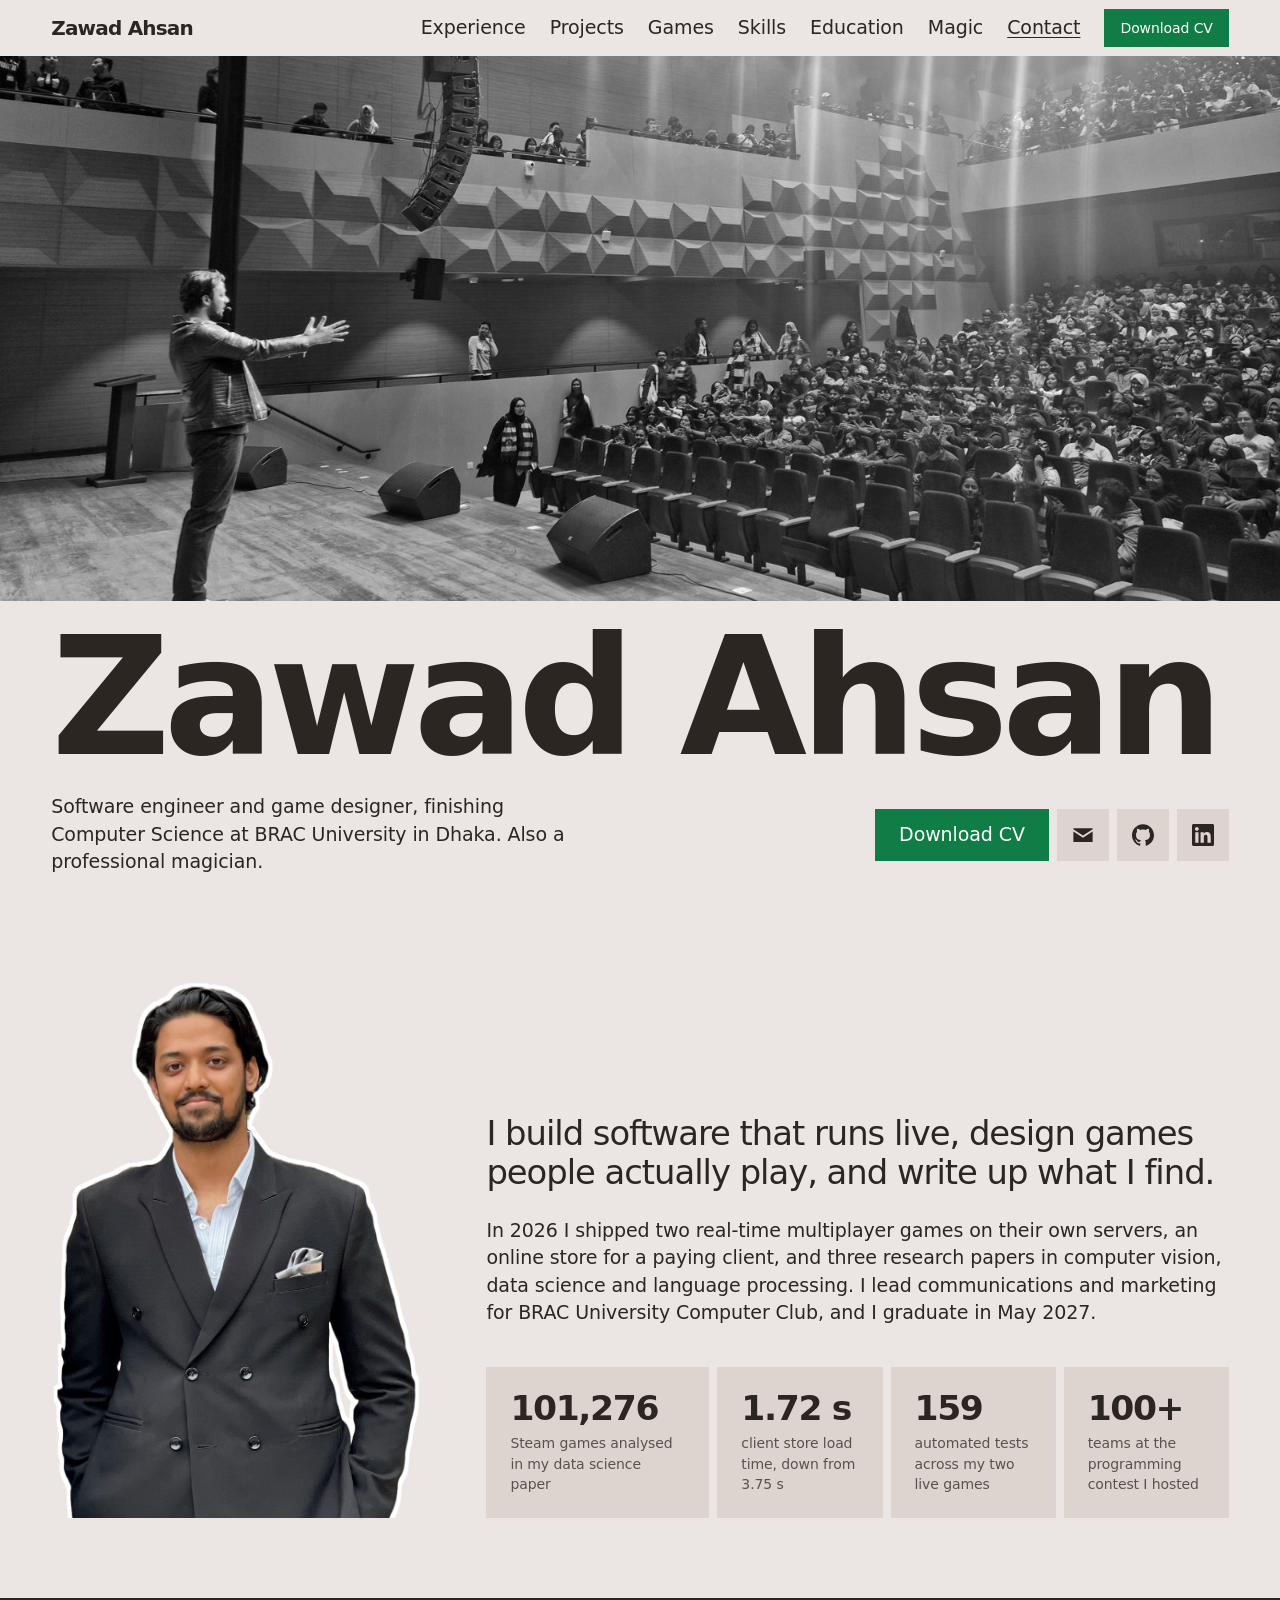
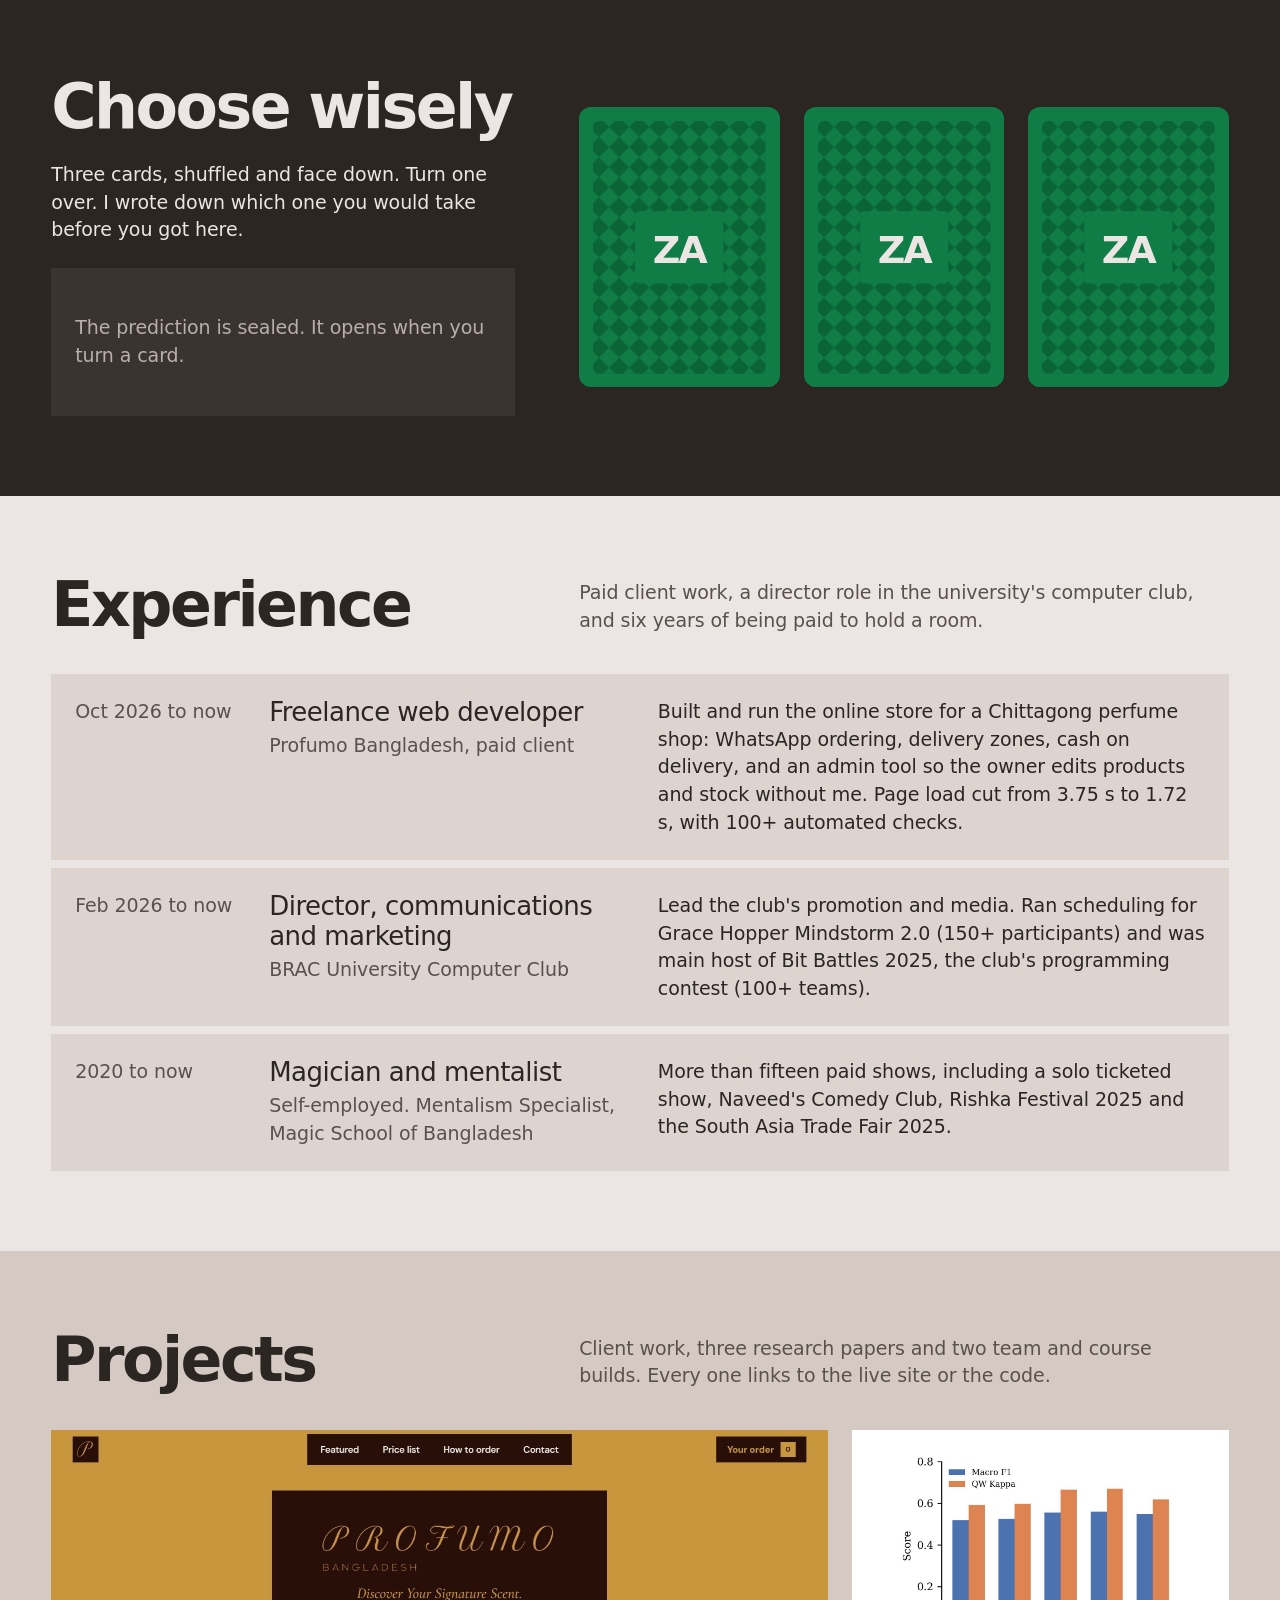
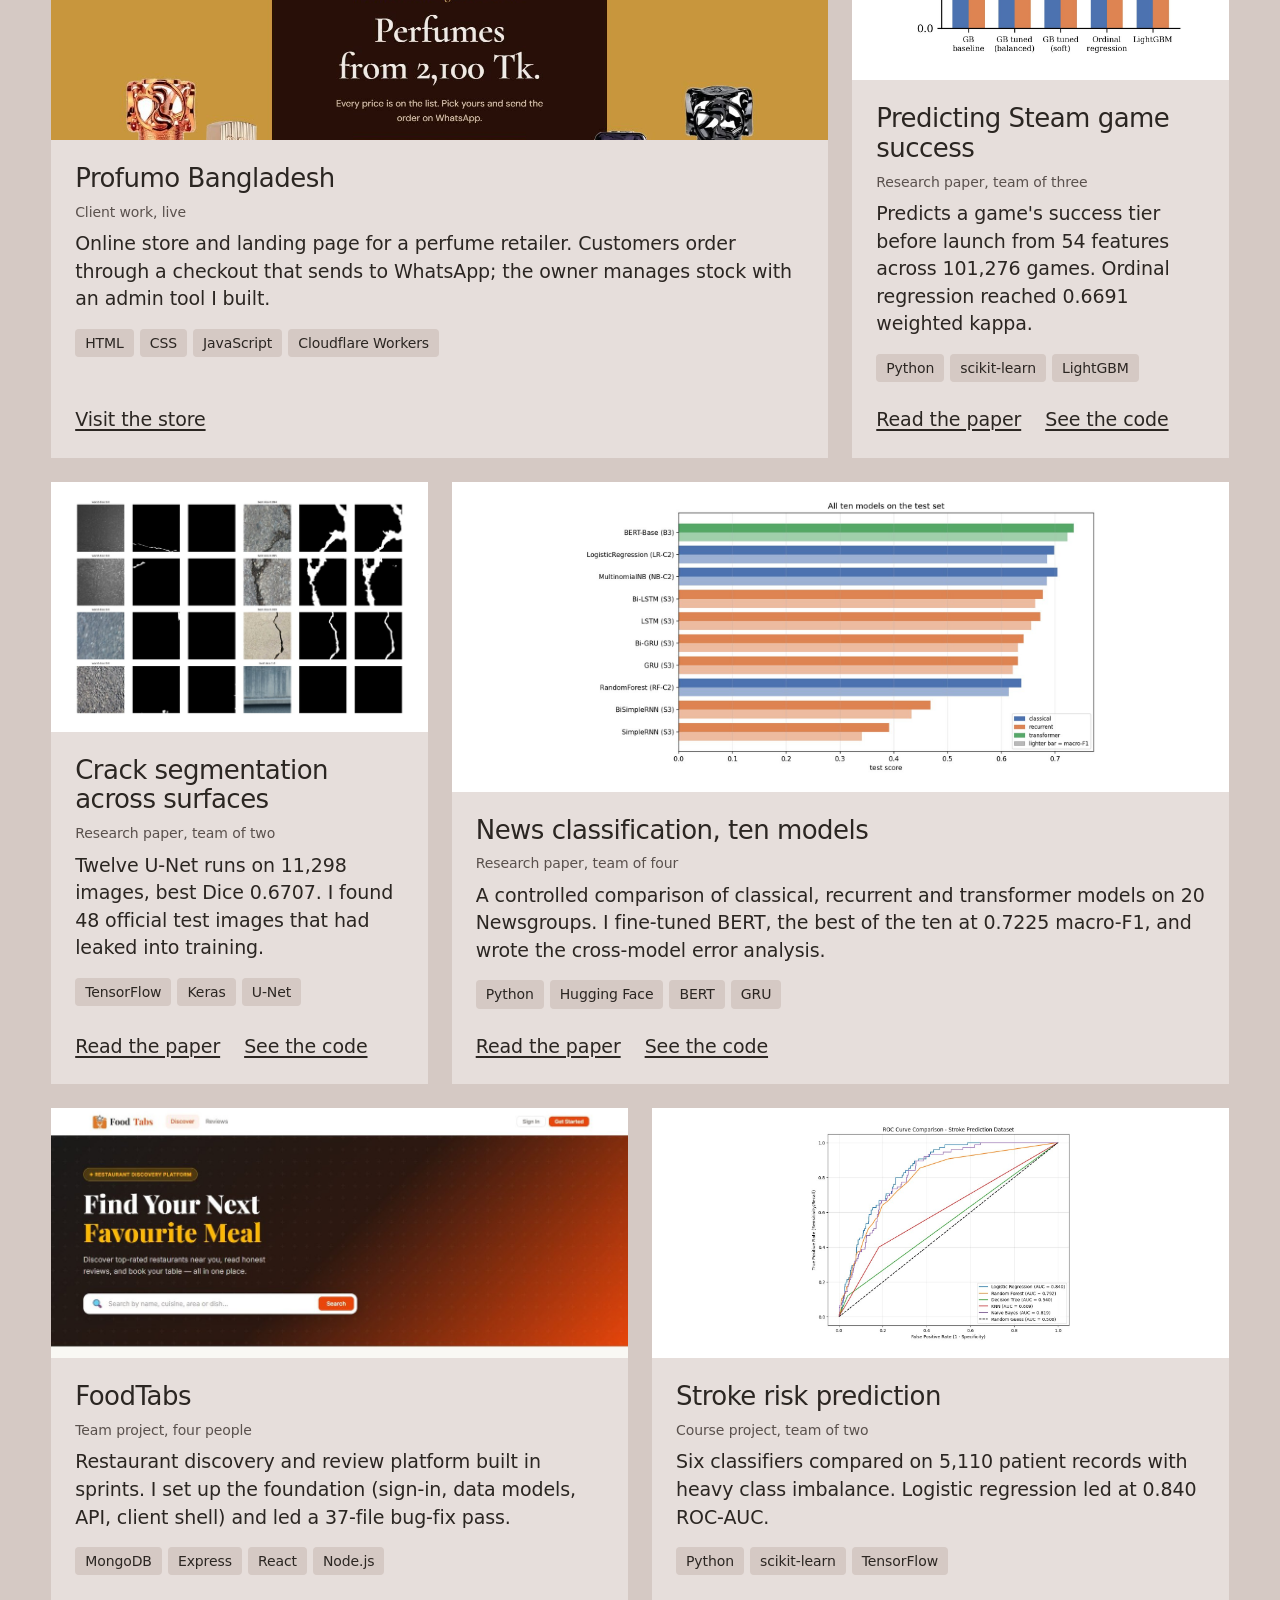
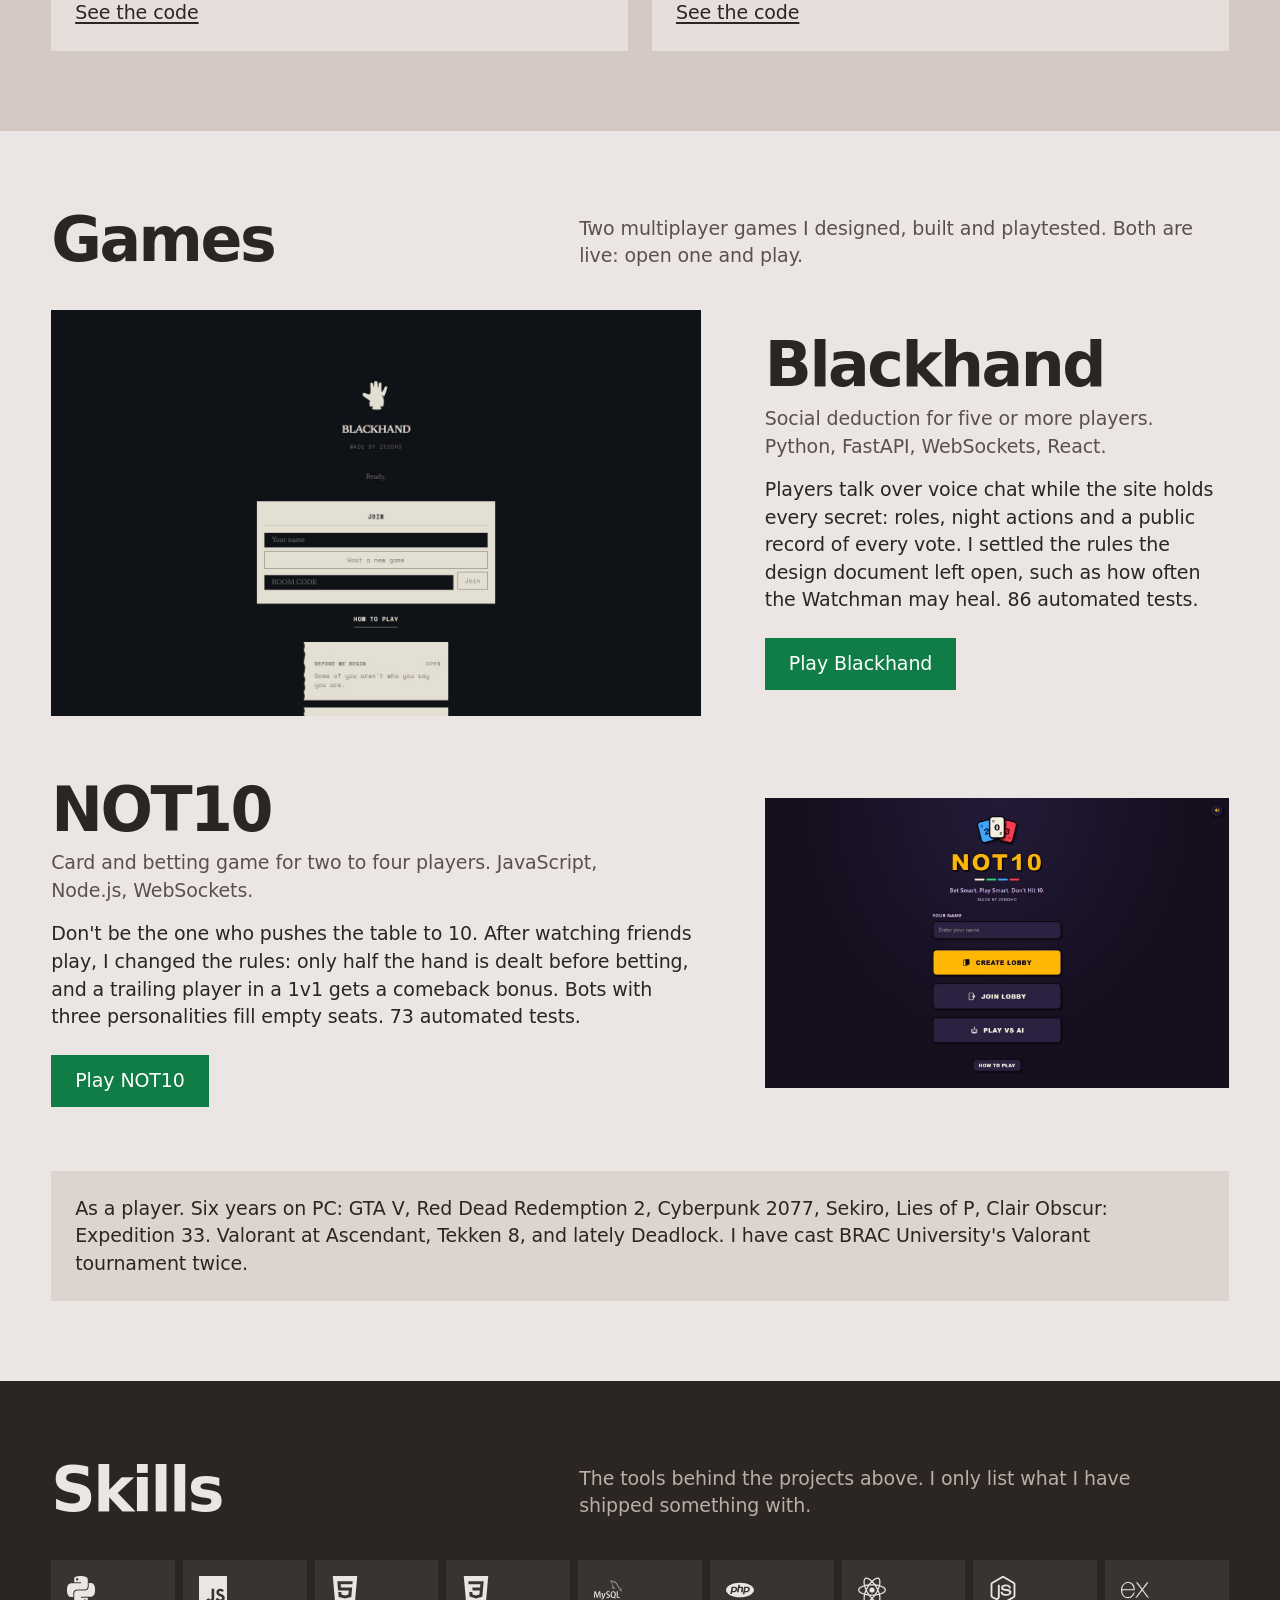
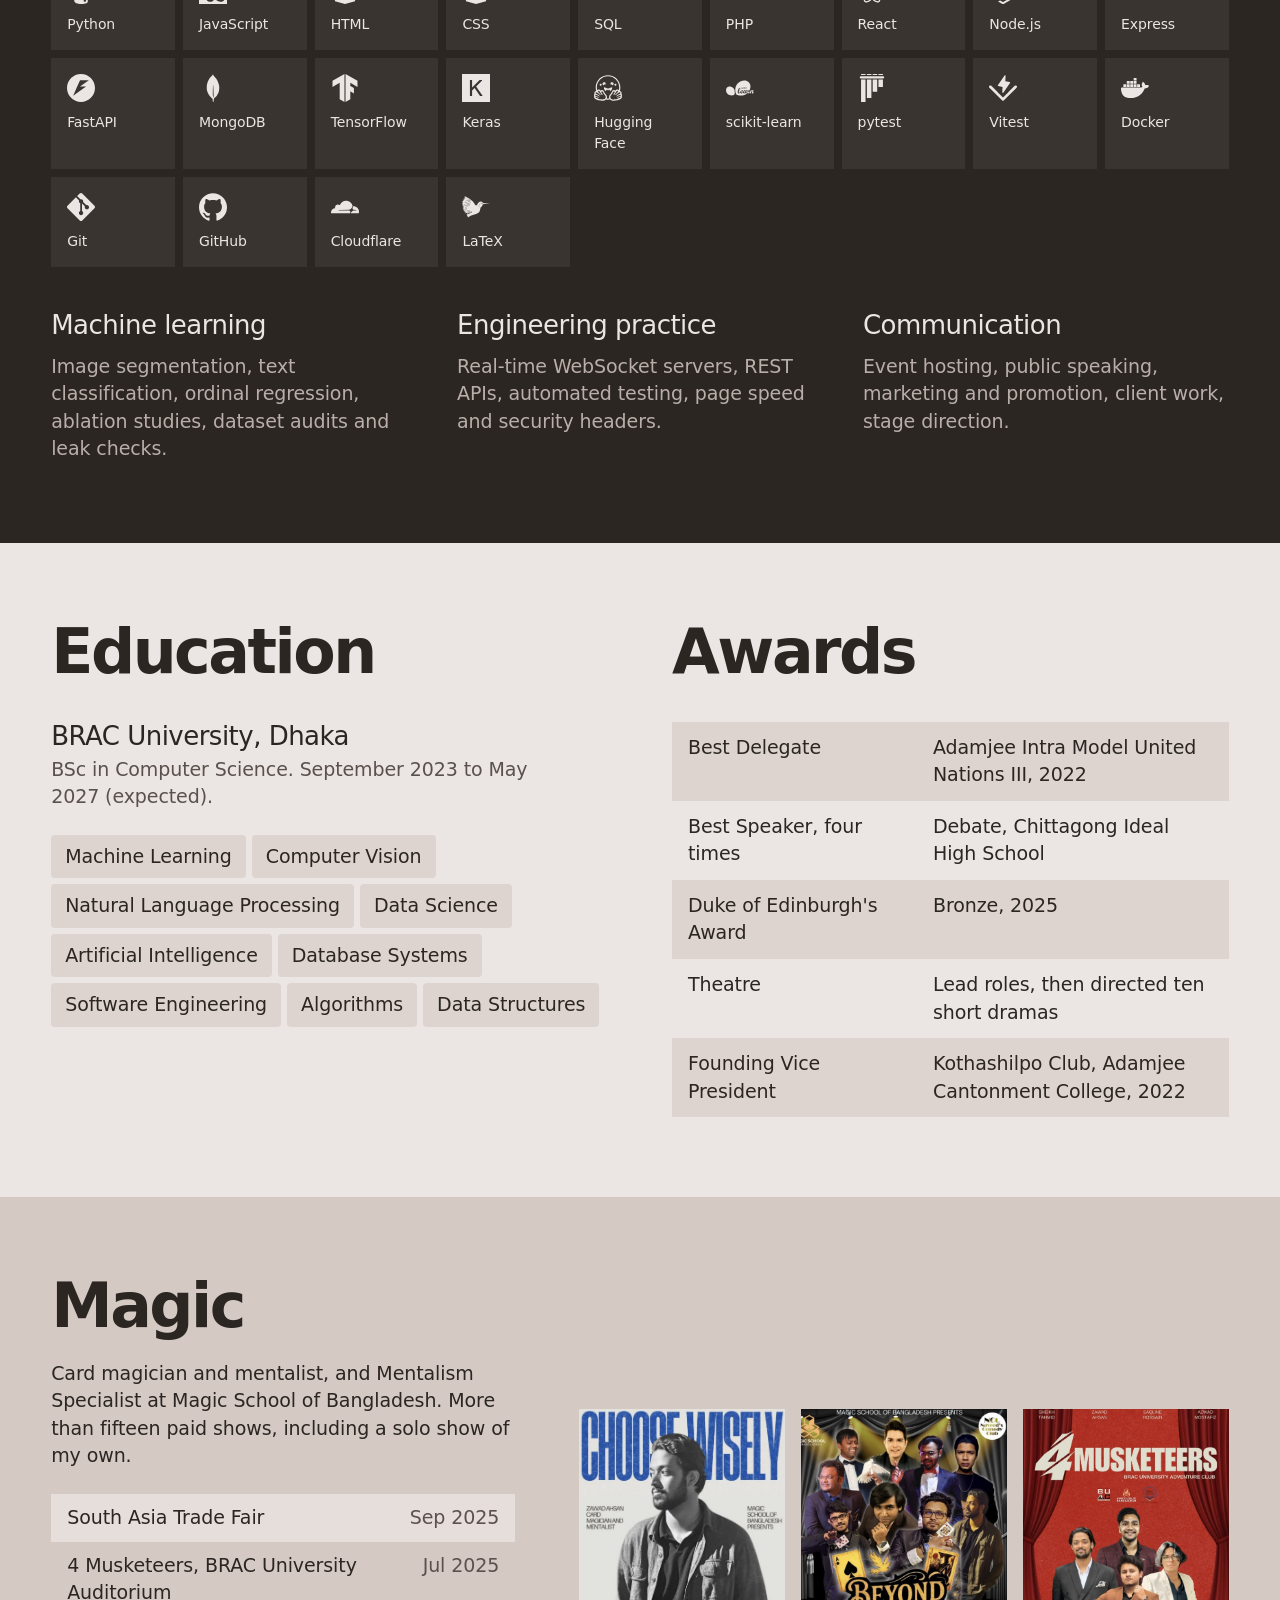
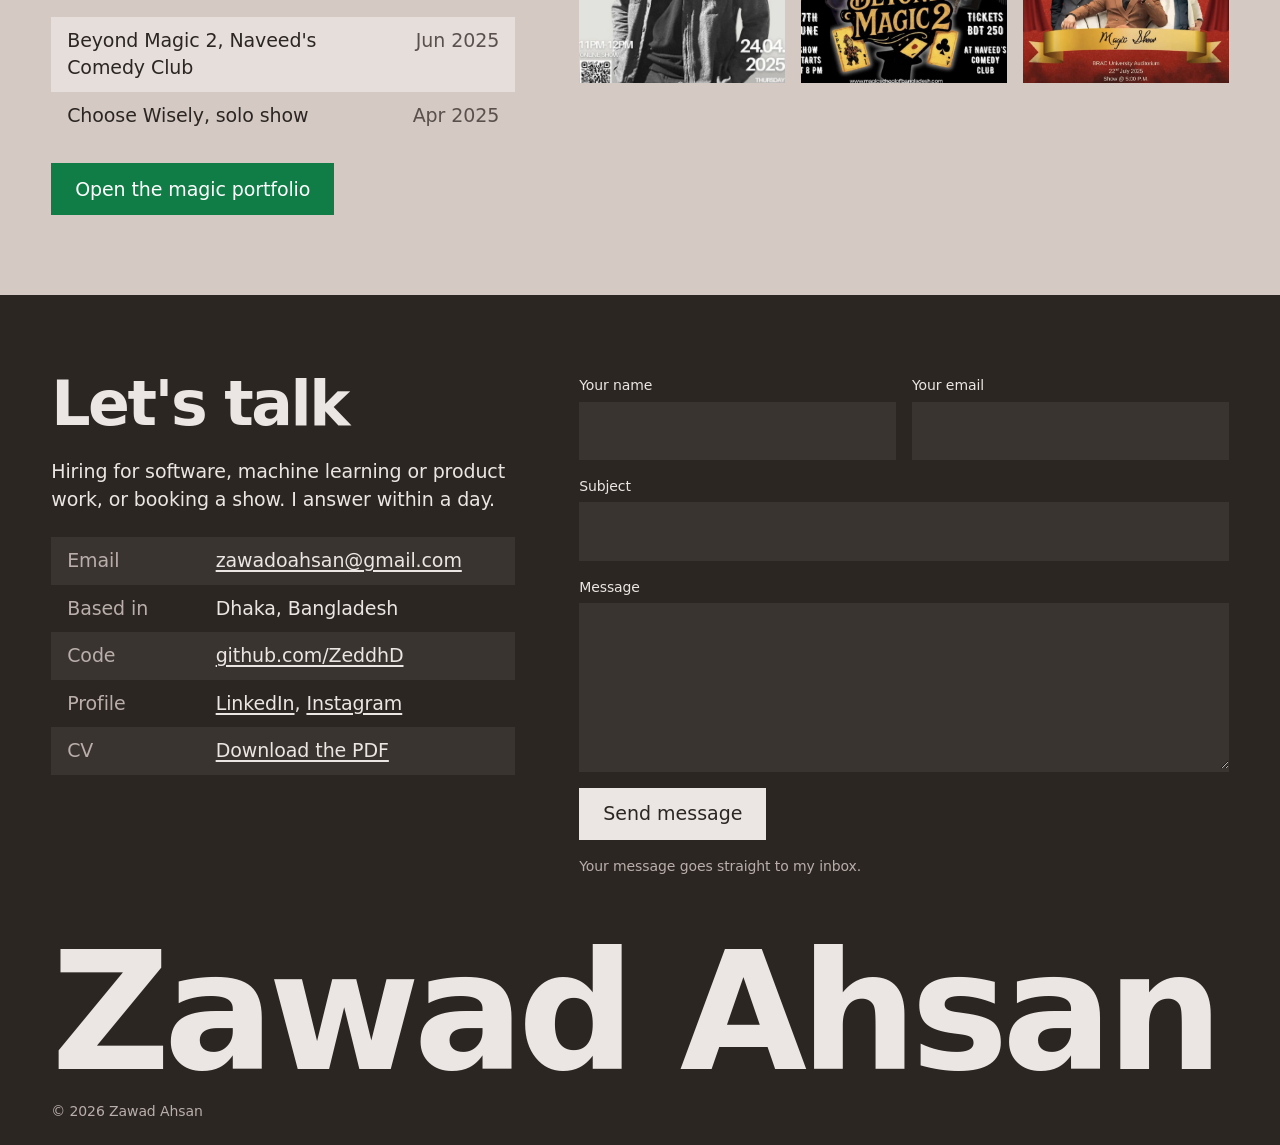
==== commit 027974ed: "Use icon links in the hero and centre the portrait on phones" ====
--- a/index.html
+++ b/index.html
@@ -54,9 +54,9 @@
       <p class="hero-line">Software engineer and game designer, finishing Computer Science at BRAC University in Dhaka. Also a professional magician.</p>
       <div class="hero-actions">
         <a class="btn" href="files/Zawad_Ahsan_CV.pdf" download>Download CV</a>
-        <a class="link" href="mailto:zawadoahsan@gmail.com">Email me</a>
-        <a class="link" href="https://github.com/ZeddhD">GitHub</a>
-        <a class="link" href="https://linkedin.com/in/zawad-ahsan-0a8772267">LinkedIn</a>
+        <a class="icon-link" href="mailto:zawadoahsan@gmail.com" aria-label="Email me" title="Email me"><svg viewBox="0 0 24 24" aria-hidden="true"><path d="M1.5 4.5h21v1.2L12 12.6 1.5 5.7zM1.5 8.1 12 15l10.5-6.9v11.4h-21z"/></svg></a>
+        <a class="icon-link" href="https://github.com/ZeddhD" aria-label="GitHub" title="GitHub"><svg viewBox="0 0 24 24" aria-hidden="true"><path d="M12 .297c-6.63 0-12 5.373-12 12 0 5.303 3.438 9.8 8.205 11.385.6.113.82-.258.82-.577 0-.285-.01-1.04-.015-2.04-3.338.724-4.042-1.61-4.042-1.61C4.422 18.07 3.633 17.7 3.633 17.7c-1.087-.744.084-.729.084-.729 1.205.084 1.838 1.236 1.838 1.236 1.07 1.835 2.809 1.305 3.495.998.108-.776.417-1.305.76-1.605-2.665-.3-5.466-1.332-5.466-5.93 0-1.31.465-2.38 1.235-3.22-.135-.303-.54-1.523.105-3.176 0 0 1.005-.322 3.3 1.23.96-.267 1.98-.399 3-.405 1.02.006 2.04.138 3 .405 2.28-1.552 3.285-1.23 3.285-1.23.645 1.653.24 2.873.12 3.176.765.84 1.23 1.91 1.23 3.22 0 4.61-2.805 5.625-5.475 5.92.42.36.81 1.096.81 2.22 0 1.606-.015 2.896-.015 3.286 0 .315.21.69.825.57C20.565 22.092 24 17.592 24 12.297c0-6.627-5.373-12-12-12"/></svg></a>
+        <a class="icon-link" href="https://linkedin.com/in/zawad-ahsan-0a8772267" aria-label="LinkedIn" title="LinkedIn"><svg viewBox="0 0 24 24" aria-hidden="true"><path d="M20.447 20.452h-3.554v-5.569c0-1.328-.027-3.037-1.852-3.037-1.853 0-2.136 1.445-2.136 2.939v5.667H9.351V9h3.414v1.561h.046c.477-.9 1.637-1.85 3.37-1.85 3.601 0 4.267 2.37 4.267 5.455v6.286zM5.337 7.433c-1.144 0-2.063-.926-2.063-2.065 0-1.138.92-2.063 2.063-2.063 1.14 0 2.064.925 2.064 2.063 0 1.139-.925 2.065-2.064 2.065zm1.782 13.019H3.555V9h3.564v11.452zM22.225 0H1.771C.792 0 0 .774 0 1.729v20.542C0 23.227.792 24 1.771 24h20.451C23.2 24 24 23.227 24 22.271V1.729C24 .774 23.2 0 22.222 0h.003z"/></svg></a>
       </div>
     </div>
   </div>
--- a/style.css
+++ b/style.css
@@ -86,7 +86,11 @@
 .wordmark, .fword { font-family: var(--f-d); font-weight: var(--w-d); letter-spacing: var(--tr-d); text-transform: var(--case-d); font-size: var(--s-mark); line-height: .88; white-space: nowrap; }
 .hero-row { display: flex; justify-content: space-between; align-items: center; gap: var(--sp-3); margin-top: var(--sp-3); }
 .hero-line { max-width: 50ch; }
-.hero-actions { display: flex; flex-wrap: wrap; align-items: center; gap: var(--sp-2) var(--sp-3); }
+.hero-actions { display: flex; flex-wrap: wrap; align-items: center; gap: var(--sp-1); }
+.icon-link { display: inline-flex; align-items: center; justify-content: center; width: 52px; height: 52px; background: var(--sec-surface); color: inherit; transition: transform .35s var(--ease), background-color .25s var(--ease), color .25s var(--ease); }
+.icon-link svg { width: 22px; height: 22px; fill: currentColor; }
+.icon-link:hover { opacity: 1; transform: translateY(-3px); background: var(--btn-bg); color: var(--btn-ink); }
+.icon-link:active { transform: scale(.95); }
 
 /* ---------- intro ---------- */
 .intro-grid { display: grid; grid-template-columns: 4fr 8fr; gap: var(--sp-5); align-items: end; }
@@ -247,7 +251,7 @@
   .intro-grid, .split-head, .magic-grid, .game, .choose-grid, .edu-grid, .contact-grid { grid-template-columns: 1fr; gap: var(--sp-3); }
   .edu-grid, .contact-grid { gap: var(--sp-5); }
   .edu-grid > div:first-child { order: 2; }
-  .intro-photo img { max-width: 300px; }
+  .intro-photo img { max-width: 300px; margin-inline: auto; object-position: center bottom; }
   .game.flip .shot { order: 0; }
   .facts { grid-template-columns: 1fr 1fr; }
   .deck { max-width: 600px; }
@@ -269,7 +273,8 @@
   .hero { min-height: 0; grid-template-rows: 40svh auto; }
   .wordmark, .fword { white-space: normal; }
   .wordmark span, .fword span { display: block; width: max-content; }
-  .hero-row { flex-direction: column; align-items: flex-start; }
+  .hero-row { flex-direction: column; align-items: stretch; }
+  .hero-actions .btn { flex: 1 1 auto; }
   .statement { font-size: var(--s-lead); }
   .facts a { padding: var(--sp-2); }
   .deck { gap: var(--sp-1); }
@@ -299,5 +304,6 @@
   .topnav { gap: var(--sp-1); }
   .brand { font-size: 1.05rem; }
   .btn-s { padding: 0 10px; }
+  .hero-actions .btn { flex-basis: 100%; }
   .details th, .details td { padding: 10px var(--sp-1); }
 }
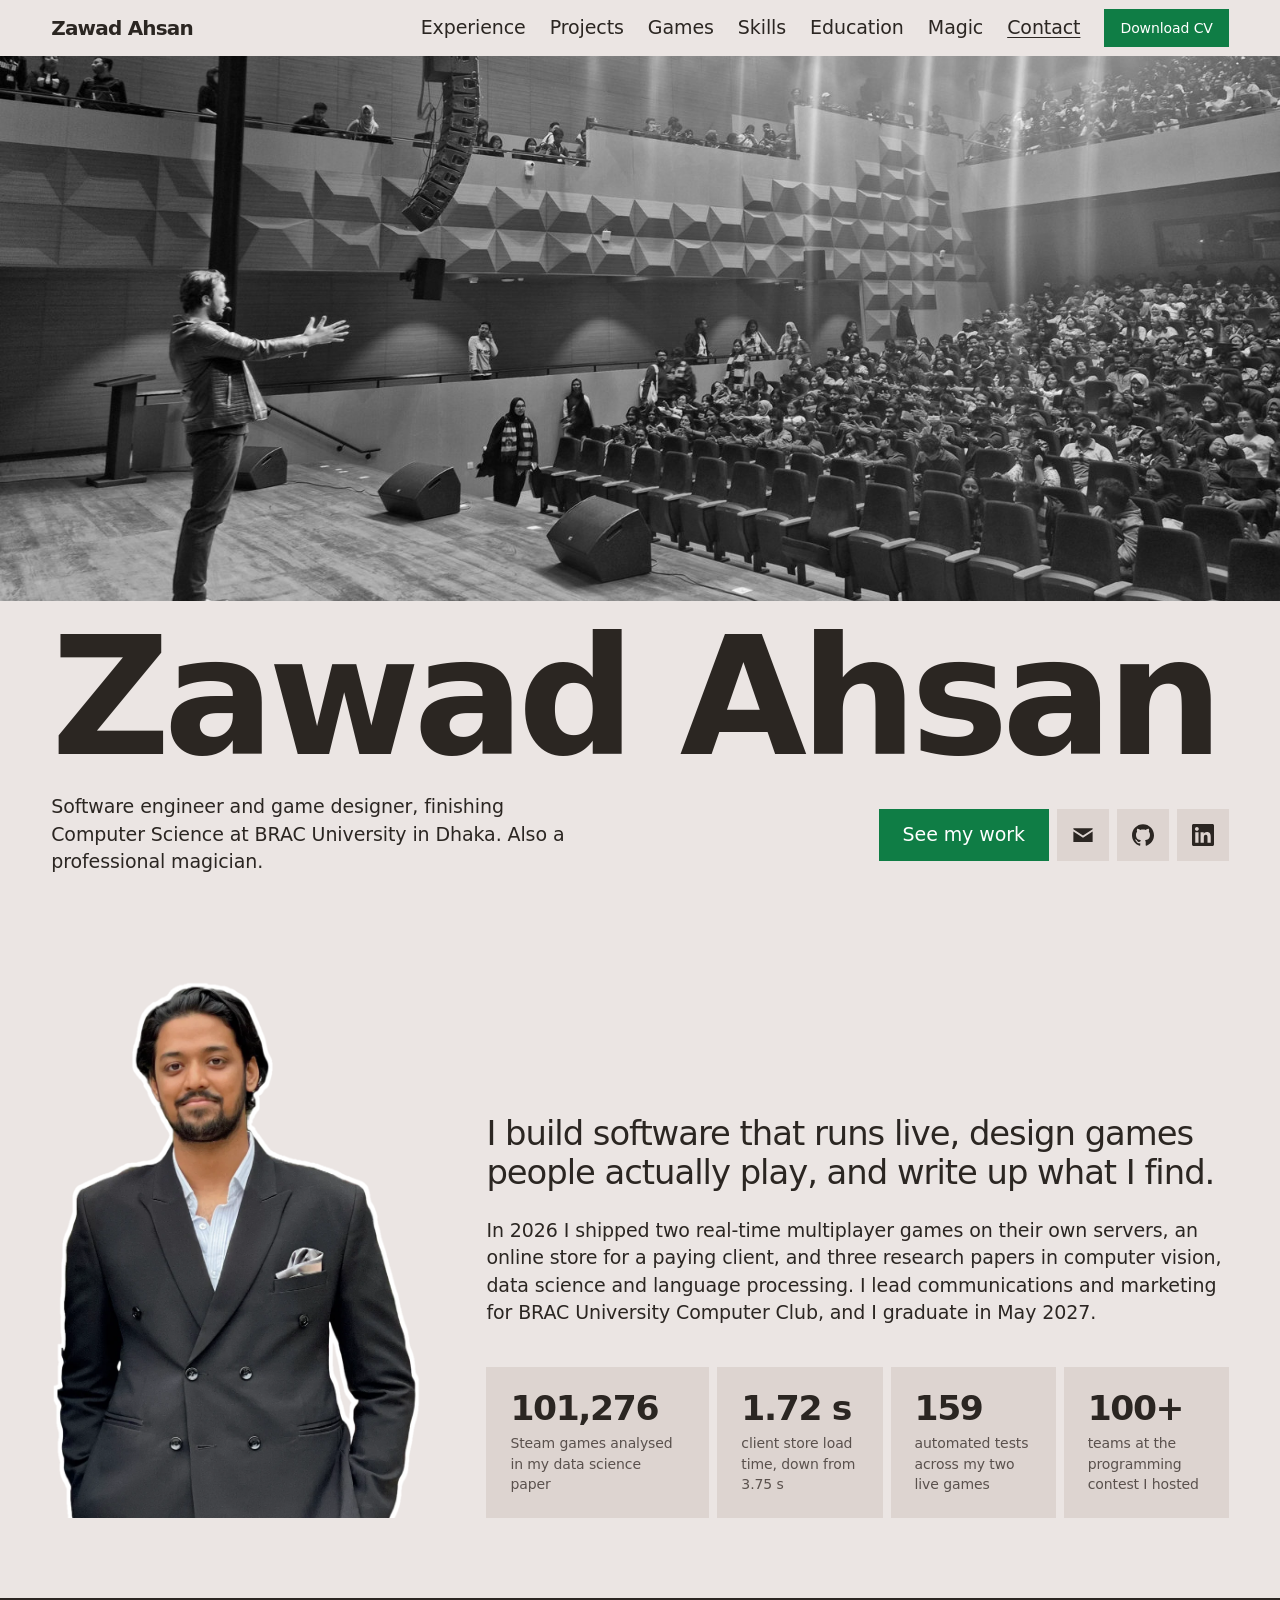
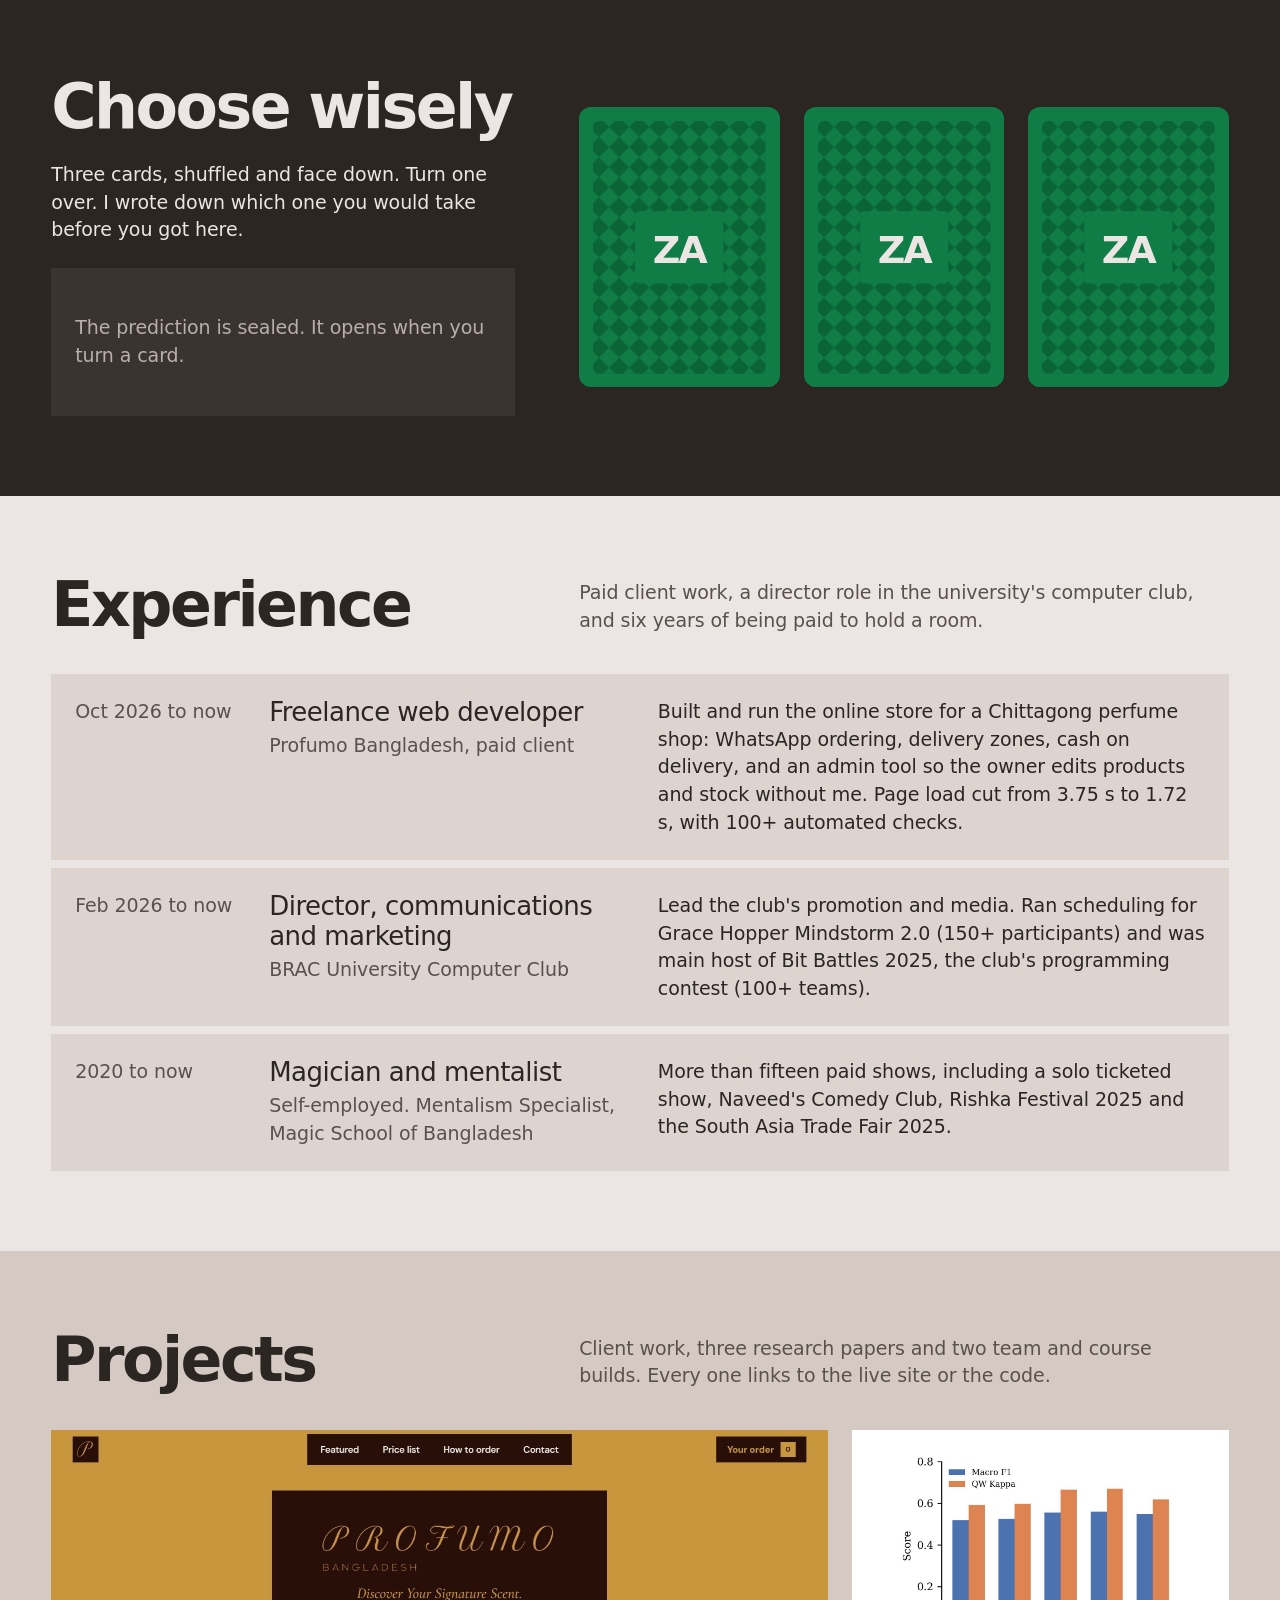
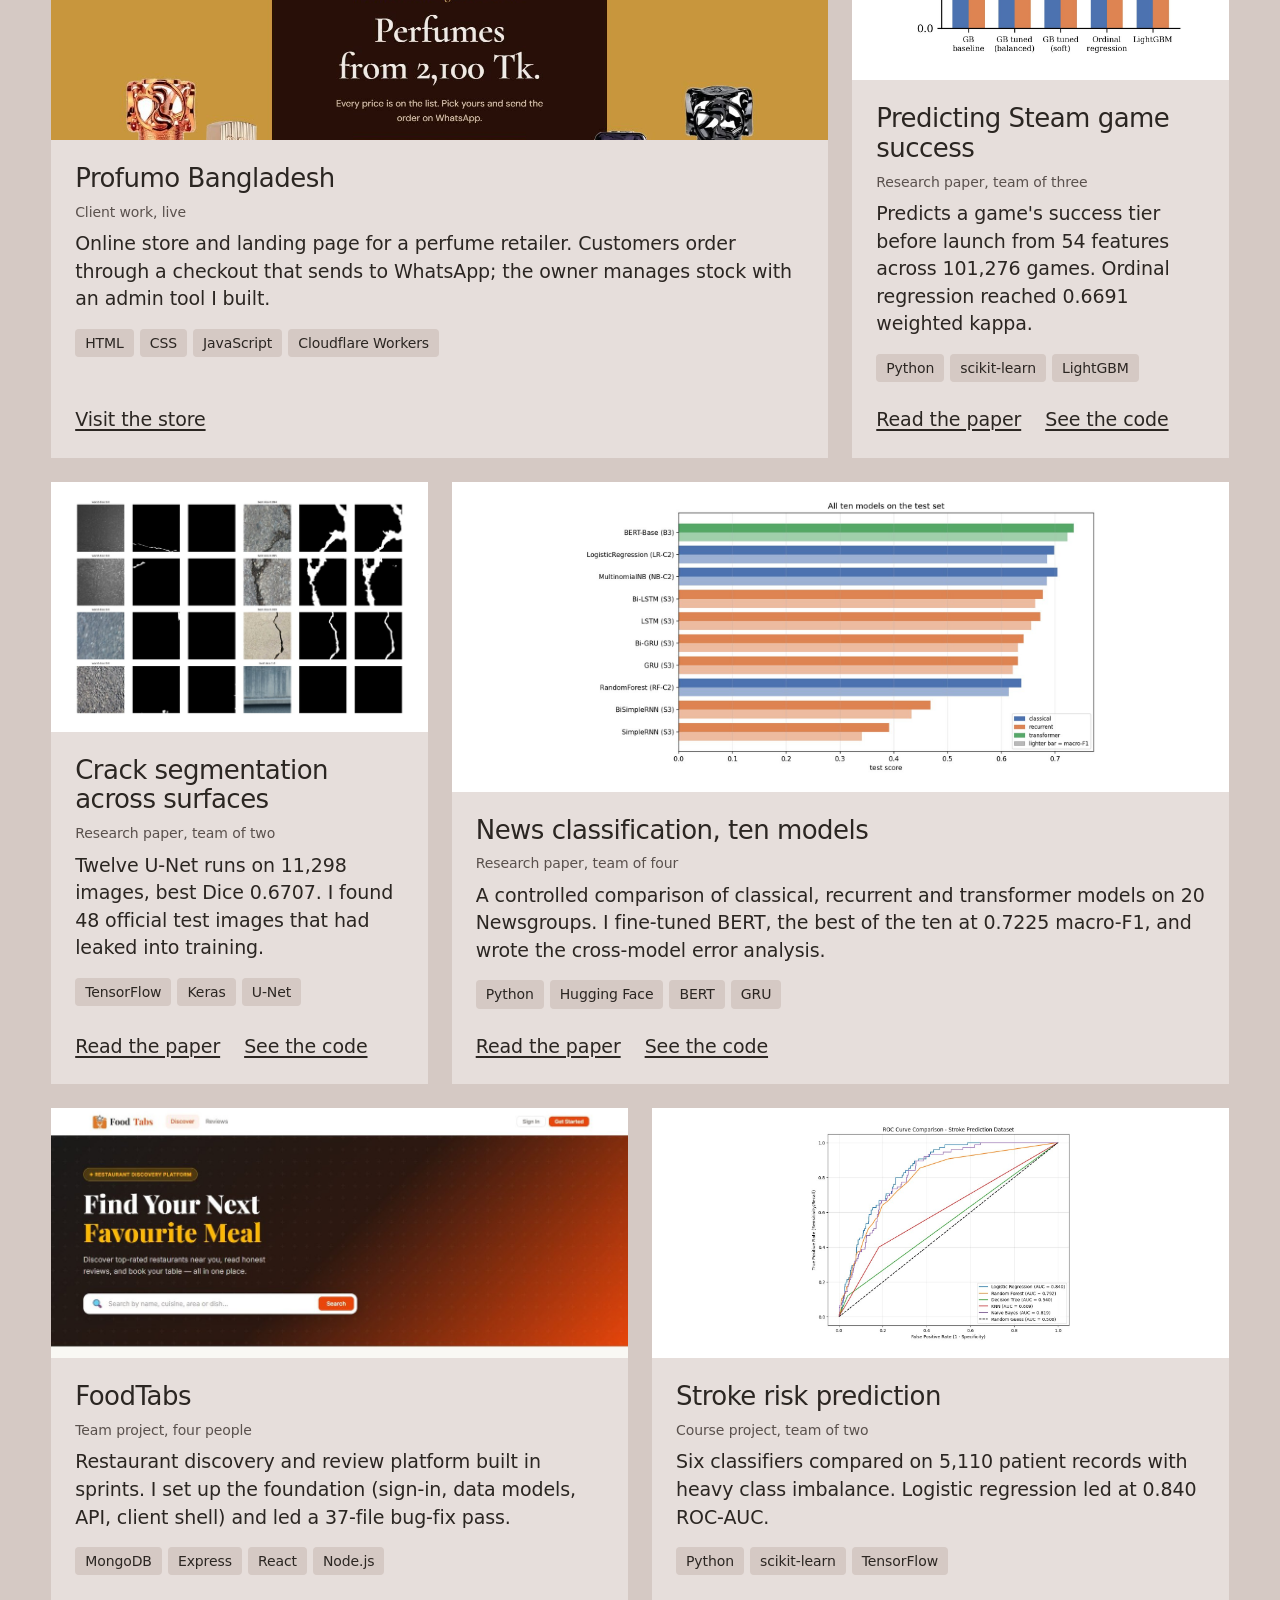
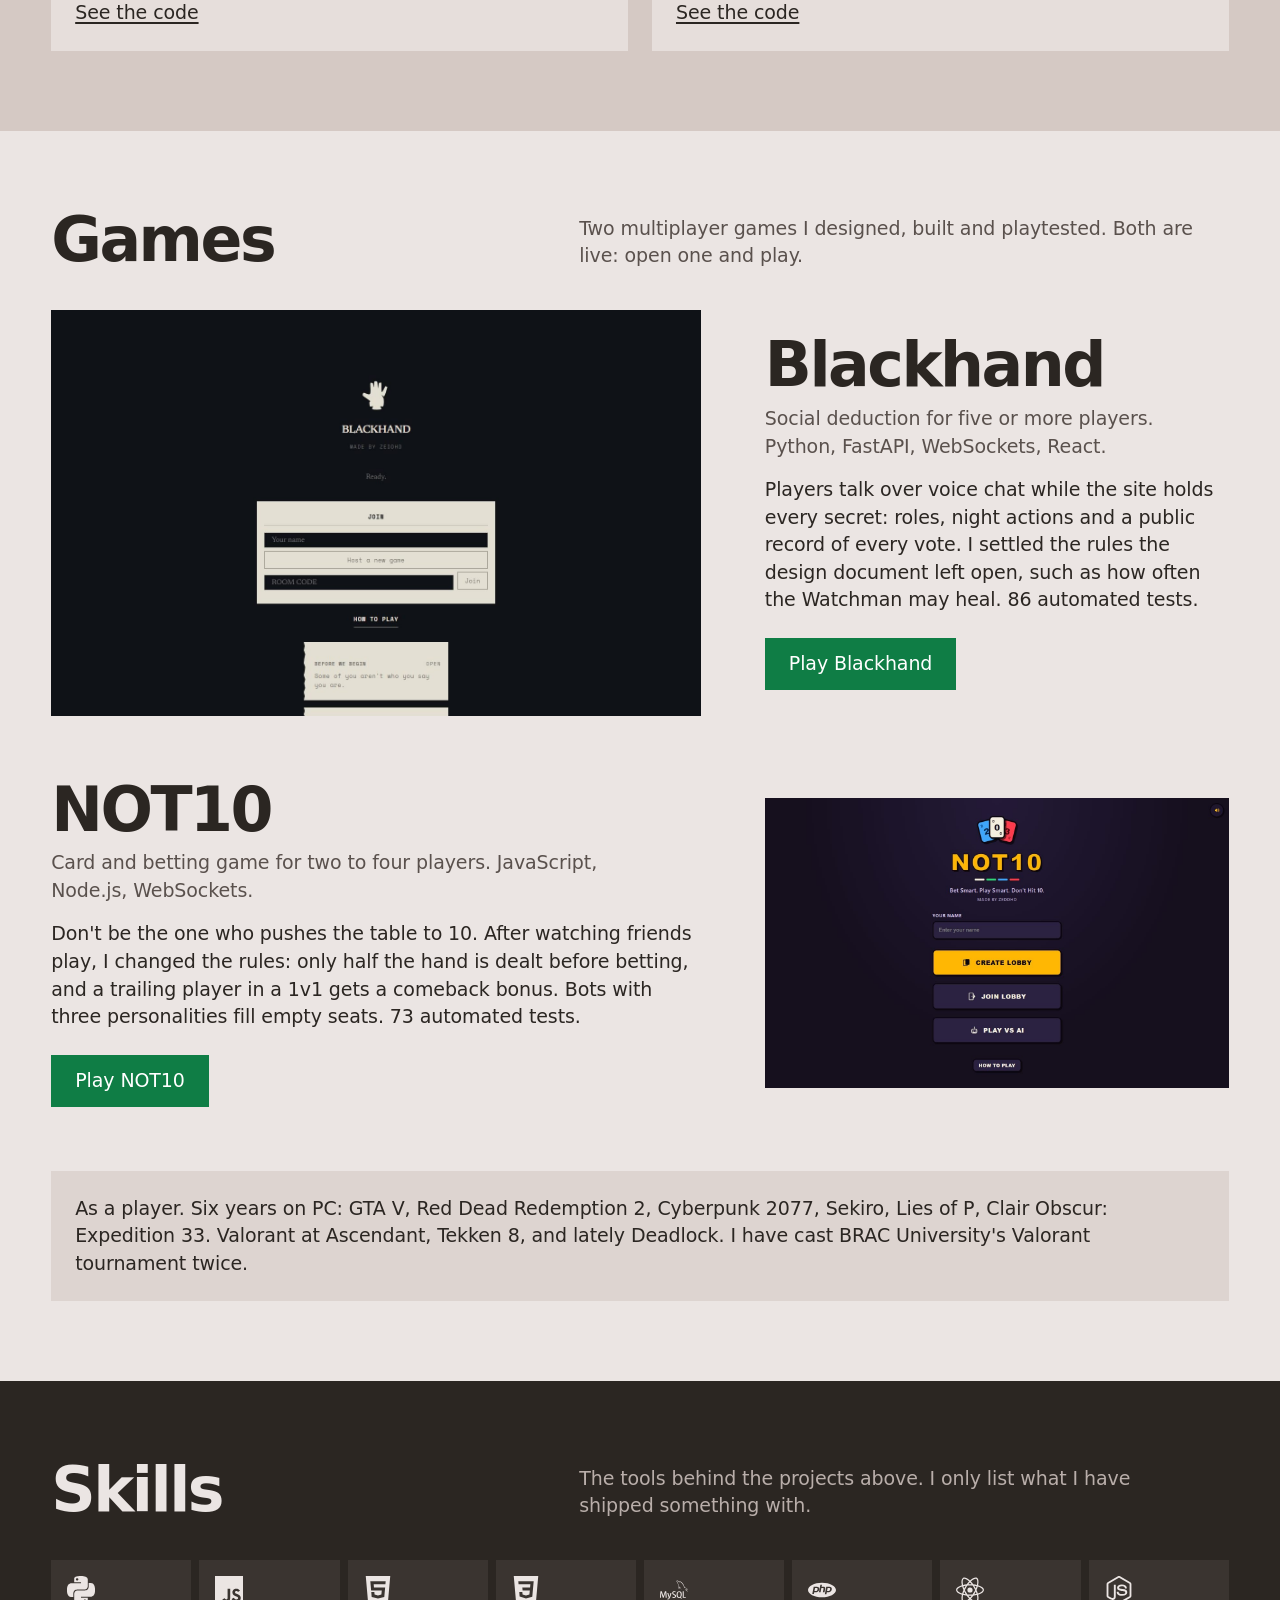
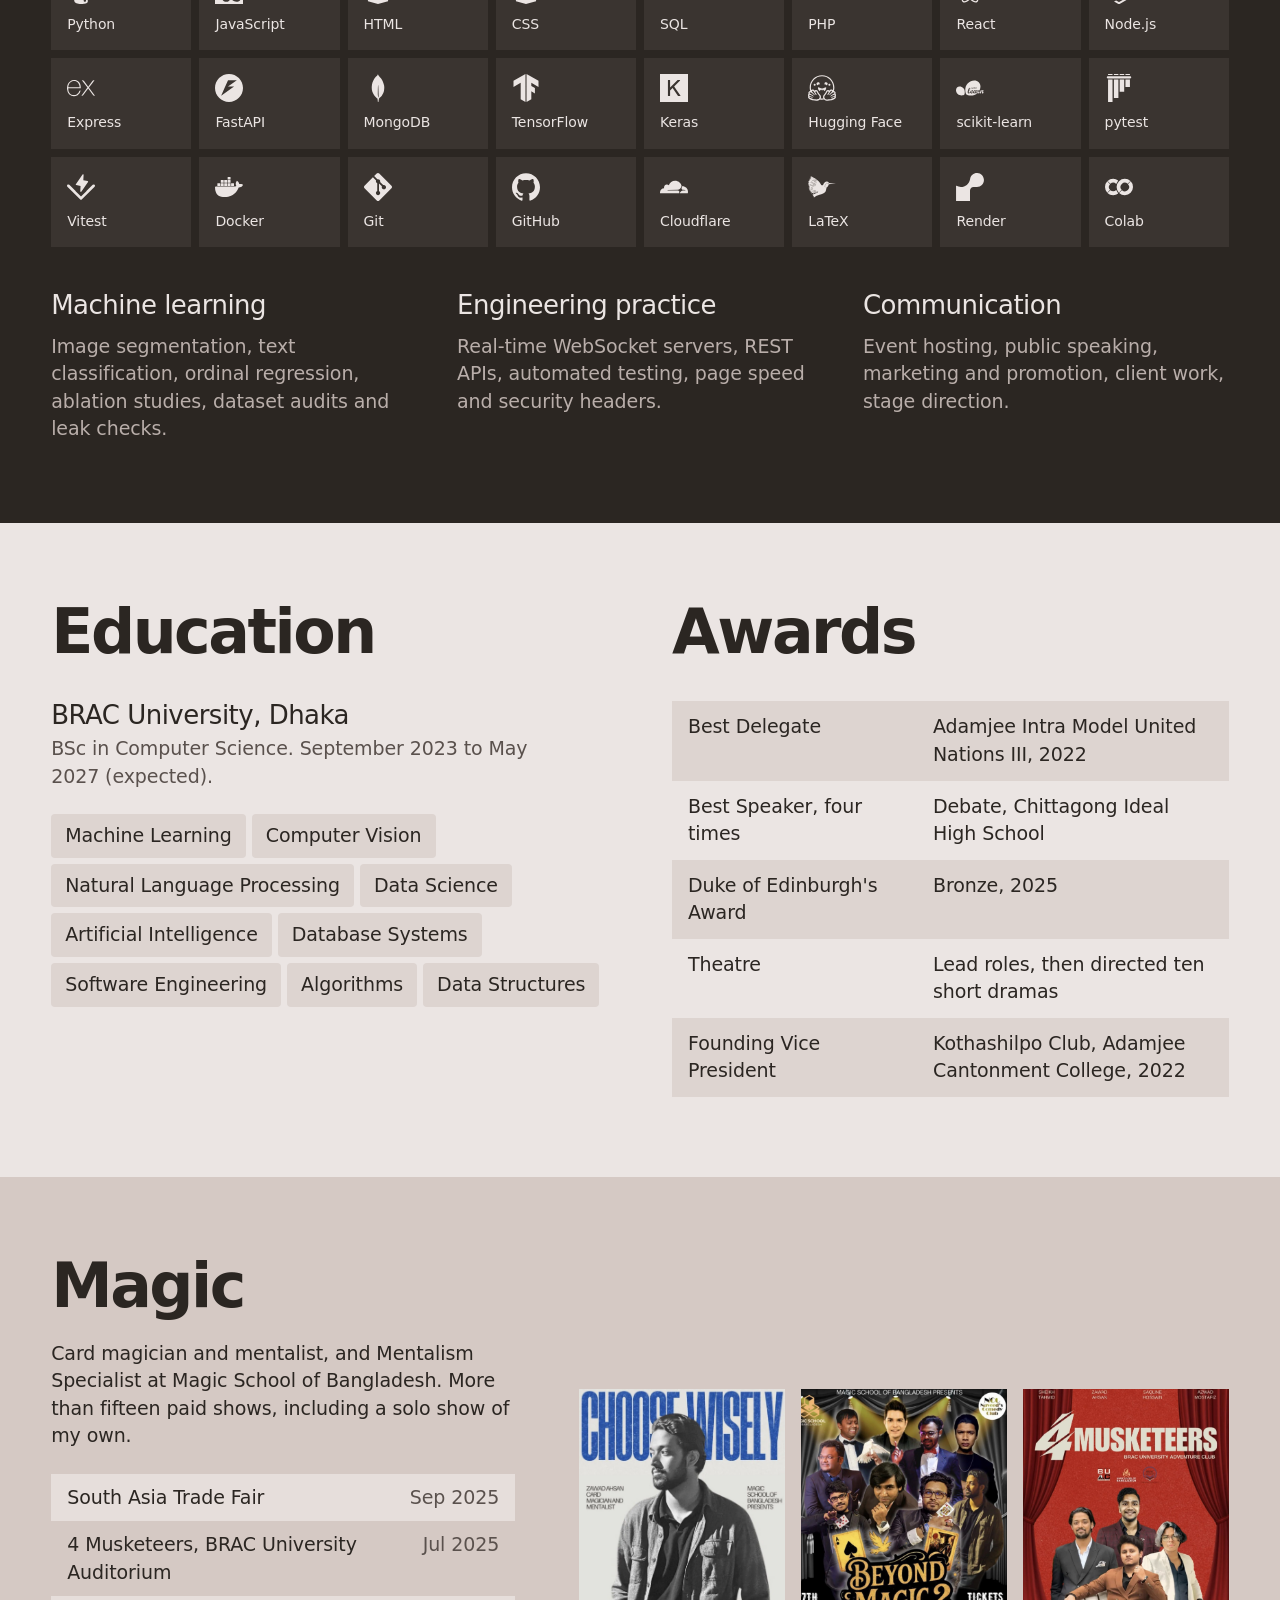
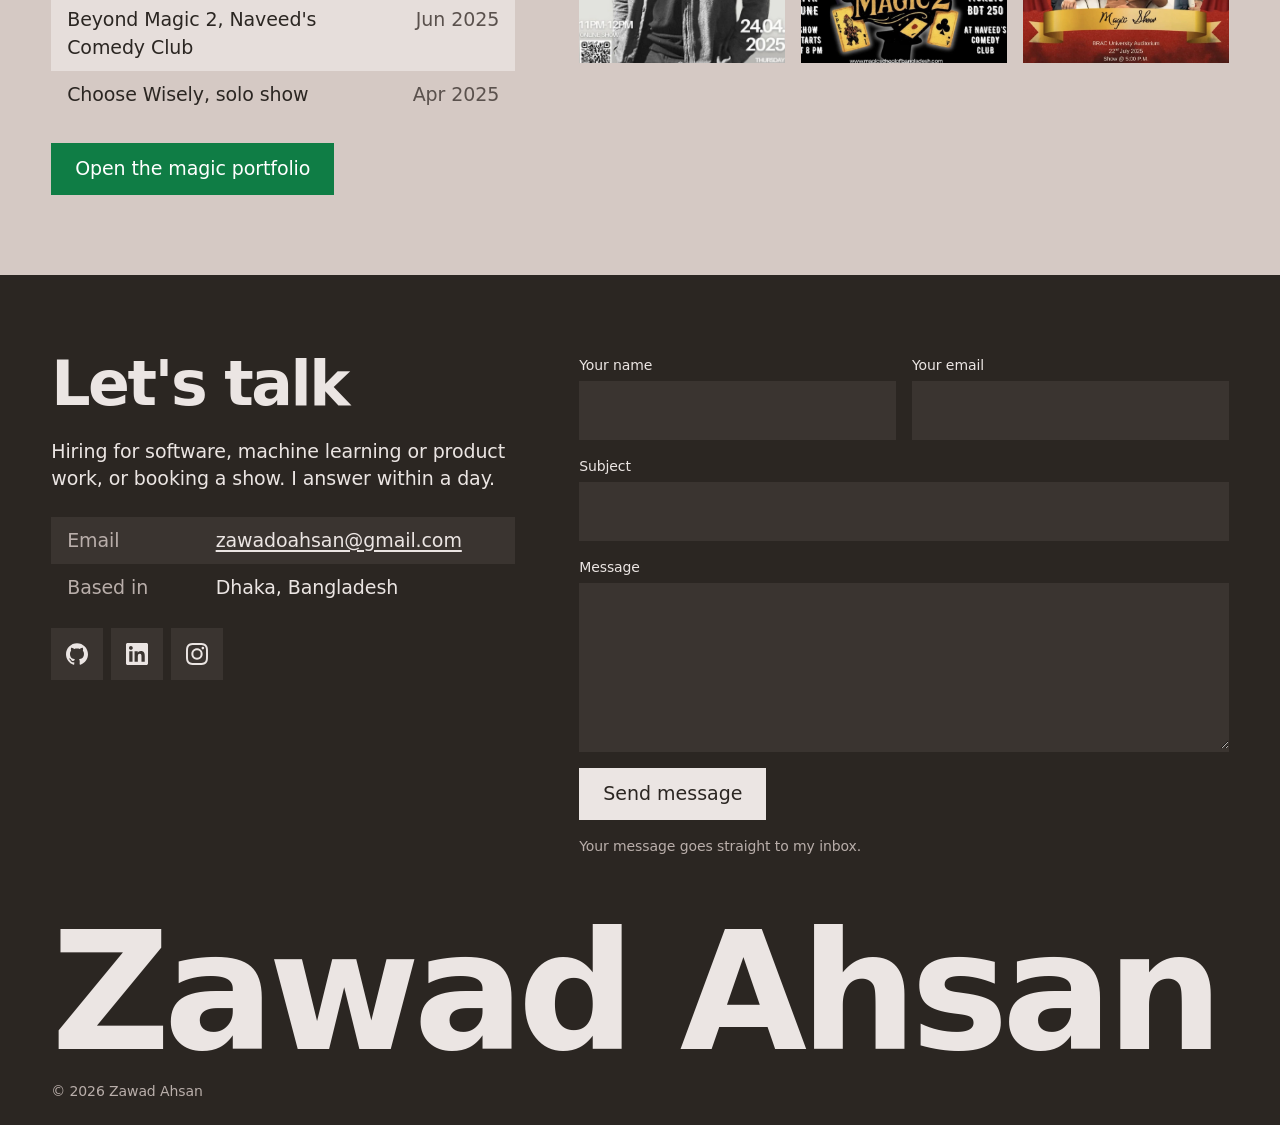
==== commit 1945058b: "Tidy calls to action, contact icons, skills grid and file sizes" ====
--- a/index.html
+++ b/index.html
@@ -53,7 +53,7 @@
     <div class="hero-row">
       <p class="hero-line">Software engineer and game designer, finishing Computer Science at BRAC University in Dhaka. Also a professional magician.</p>
       <div class="hero-actions">
-        <a class="btn" href="files/Zawad_Ahsan_CV.pdf" download>Download CV</a>
+        <a class="btn" href="#projects">See my work</a>
         <a class="icon-link" href="mailto:zawadoahsan@gmail.com" aria-label="Email me" title="Email me"><svg viewBox="0 0 24 24" aria-hidden="true"><path d="M1.5 4.5h21v1.2L12 12.6 1.5 5.7zM1.5 8.1 12 15l10.5-6.9v11.4h-21z"/></svg></a>
         <a class="icon-link" href="https://github.com/ZeddhD" aria-label="GitHub" title="GitHub"><svg viewBox="0 0 24 24" aria-hidden="true"><path d="M12 .297c-6.63 0-12 5.373-12 12 0 5.303 3.438 9.8 8.205 11.385.6.113.82-.258.82-.577 0-.285-.01-1.04-.015-2.04-3.338.724-4.042-1.61-4.042-1.61C4.422 18.07 3.633 17.7 3.633 17.7c-1.087-.744.084-.729.084-.729 1.205.084 1.838 1.236 1.838 1.236 1.07 1.835 2.809 1.305 3.495.998.108-.776.417-1.305.76-1.605-2.665-.3-5.466-1.332-5.466-5.93 0-1.31.465-2.38 1.235-3.22-.135-.303-.54-1.523.105-3.176 0 0 1.005-.322 3.3 1.23.96-.267 1.98-.399 3-.405 1.02.006 2.04.138 3 .405 2.28-1.552 3.285-1.23 3.285-1.23.645 1.653.24 2.873.12 3.176.765.84 1.23 1.91 1.23 3.22 0 4.61-2.805 5.625-5.475 5.92.42.36.81 1.096.81 2.22 0 1.606-.015 2.896-.015 3.286 0 .315.21.69.825.57C20.565 22.092 24 17.592 24 12.297c0-6.627-5.373-12-12-12"/></svg></a>
         <a class="icon-link" href="https://linkedin.com/in/zawad-ahsan-0a8772267" aria-label="LinkedIn" title="LinkedIn"><svg viewBox="0 0 24 24" aria-hidden="true"><path d="M20.447 20.452h-3.554v-5.569c0-1.328-.027-3.037-1.852-3.037-1.853 0-2.136 1.445-2.136 2.939v5.667H9.351V9h3.414v1.561h.046c.477-.9 1.637-1.85 3.37-1.85 3.601 0 4.267 2.37 4.267 5.455v6.286zM5.337 7.433c-1.144 0-2.063-.926-2.063-2.065 0-1.138.92-2.063 2.063-2.063 1.14 0 2.064.925 2.064 2.063 0 1.139-.925 2.065-2.064 2.065zm1.782 13.019H3.555V9h3.564v11.452zM22.225 0H1.771C.792 0 0 .774 0 1.729v20.542C0 23.227.792 24 1.771 24h20.451C23.2 24 24 23.227 24 22.271V1.729C24 .774 23.2 0 22.222 0h.003z"/></svg></a>
@@ -67,7 +67,7 @@
 <section class="intro" id="about" aria-label="About">
   <div class="wrap intro-grid">
     <figure class="intro-photo reveal">
-      <img src="img/cover_outline.png" width="820" height="1169" alt="Zawad Ahsan in a dark double-breasted suit" loading="lazy">
+      <img src="img/cover_outline.webp" width="806" height="1169" alt="Zawad Ahsan in a dark double-breasted suit" loading="lazy">
     </figure>
     <div class="intro-text">
       <p class="statement reveal">I build software that runs live, design games people actually play, and write up what I find.</p>
@@ -289,6 +289,8 @@
       <li><svg viewBox="0 0 24 24" aria-hidden="true"><path d="M12 .297c-6.63 0-12 5.373-12 12 0 5.303 3.438 9.8 8.205 11.385.6.113.82-.258.82-.577 0-.285-.01-1.04-.015-2.04-3.338.724-4.042-1.61-4.042-1.61C4.422 18.07 3.633 17.7 3.633 17.7c-1.087-.744.084-.729.084-.729 1.205.084 1.838 1.236 1.838 1.236 1.07 1.835 2.809 1.305 3.495.998.108-.776.417-1.305.76-1.605-2.665-.3-5.466-1.332-5.466-5.93 0-1.31.465-2.38 1.235-3.22-.135-.303-.54-1.523.105-3.176 0 0 1.005-.322 3.3 1.23.96-.267 1.98-.399 3-.405 1.02.006 2.04.138 3 .405 2.28-1.552 3.285-1.23 3.285-1.23.645 1.653.24 2.873.12 3.176.765.84 1.23 1.91 1.23 3.22 0 4.61-2.805 5.625-5.475 5.92.42.36.81 1.096.81 2.22 0 1.606-.015 2.896-.015 3.286 0 .315.21.69.825.57C20.565 22.092 24 17.592 24 12.297c0-6.627-5.373-12-12-12"/></svg>GitHub</li>
       <li><svg viewBox="0 0 24 24" aria-hidden="true"><path d="M16.5088 16.8447c.1475-.5068.0908-.9707-.1553-1.3154-.2246-.3164-.6045-.499-1.0615-.5205l-8.6592-.1123a.1559.1559 0 0 1-.1333-.0713c-.0283-.042-.0351-.0986-.021-.1553.0278-.084.1123-.1484.2036-.1562l8.7359-.1123c1.0351-.0489 2.1601-.8868 2.5537-1.9136l.499-1.3013c.0215-.0561.0293-.1128.0147-.168-.5625-2.5463-2.835-4.4453-5.5499-4.4453-2.5039 0-4.6284 1.6177-5.3876 3.8614-.4927-.3658-1.1187-.5625-1.794-.499-1.2026.119-2.1665 1.083-2.2861 2.2856-.0283.31-.0069.6128.0635.894C1.5683 13.171 0 14.7754 0 16.752c0 .1748.0142.3515.0352.5273.0141.083.0844.1475.1689.1475h15.9814c.0909 0 .1758-.0645.2032-.1553l.12-.4268zm2.7568-5.5634c-.0771 0-.1611 0-.2383.0112-.0566 0-.1054.0415-.127.0976l-.3378 1.1744c-.1475.5068-.0918.9707.1543 1.3164.2256.3164.6055.498 1.0625.5195l1.8437.1133c.0557 0 .1055.0263.1329.0703.0283.043.0351.1074.0214.1562-.0283.084-.1132.1485-.204.1553l-1.921.1123c-1.041.0488-2.1582.8867-2.5527 1.914l-.1406.3585c-.0283.0713.0215.1416.0986.1416h6.5977c.0771 0 .1474-.0489.169-.126.1122-.4082.1757-.837.1757-1.2803 0-2.6025-2.125-4.727-4.7344-4.727"/></svg>Cloudflare</li>
       <li><svg viewBox="0 0 24 24" aria-hidden="true"><path d="M2.176 2.814c.233.42.476.78.73 1.09.247-.013 1.132.456 1.312.523.508.282 1.063.63 1.567.966.505.337.96.662 1.272.9.156.12.278.218.352.286a.483.483 0 01.078.082.08.08 0 01.01.021.06.06 0 01-.004.047.057.057 0 01-.04.03.077.077 0 01-.028 0c-.057 0-.203-.163-.497-.415a23.474 23.474 0 00-2.759-1.827c-.504-.28-.956-.542-1.264-.613a2.322 2.322 0 00-.36-.025 2.706 2.706 0 00-.788.133c.494.414.91.716 1.28.949-.57-.182-1.182-.21-1.902.133.526.329.967.567 1.354.745 1.103.156 2.258.696 3.224 1.309.483.307.904.615 1.219.867.157.125.29.237.39.328.098.091.174.154.197.21.03.073-.019.104-.084.058-.032-.022-.088-.102-.184-.191a7.35 7.35 0 00-.384-.327c-.312-.25-.729-.552-1.209-.857-.893-.562-2.232-1.013-3.173-1.397-.602-.11-1.225-.06-1.906.39.449.2.837.349 1.182.463.812 0 1.892.365 2.935.922 1.042.556 2.04 1.214 2.523 1.774.066.077-.016.126-.074.07-.52-.495-1.463-1.204-2.498-1.756-.639-.337-2.153-1.01-2.886-1.01l.004.002c-.567.02-1.13.195-1.679.716.477.118.885.196 1.244.249-.44.088-.87.3-1.289.722.324.07.616.122.882.162-.328.159-.639.404-.923.78.373.03.703.042 1 .044-.36.166-.696.43-.996.85.533.027.98.025 1.364.003-.422.172-.812.464-1.145.968.662.01 1.188-.022 1.628-.076l-.006.002c.99-.073 2.297.127 2.962.847.052.057-.024.118-.072.074-.648-.58-1.493-.827-2.89-.921h-.002c-.543.149-1.046.446-1.46 1.074.536.008.982-.013 1.366-.05-.469.257-.873.644-1.139 1.306.483-.092.888-.19 1.237-.292-.363.265-.668.636-.873 1.194.324-.072.612-.146.871-.221a2.519 2.519 0 00-.513 1.095c.352-.13.655-.254.926-.377-.257.3-.453.681-.55 1.19.495-.199.899-.388 1.238-.568-.31.333-.543.76-.635 1.356a11.816 11.816 0 001.442-.744c-.433.362-.764.843-.879 1.587.788-.348 1.339-.663 1.767-.955-.184.372-.282.806-.235 1.348.762-.584 1.243-1.056 1.602-1.473-.024.269-.003.56.077.884.546-.939 1.089-1.212 1.65-1.526-.895.451-.762.79-.762 1.184.683-.72 1.635-1.482 1.927-1.96-.39.585-.547 1.14-.65 1.63-1.993 1.054-3.207 1.329-4.568 1.75.528.194 1.093.383.859.652l-.624.622c.399-.124.805-.3 1.158-.059-.035.327-.447.492-.8.683.621-.224.756-.172.92-.12.081.393-.203.603-.388.862 1.565-1.19 3.606-2.13 5.044-2.522 2.022-.681 4.63-1.389 5.339-3.115l.712-2.847-.004.004c-.111-.034-.246-.063-.35-.133a.651.651 0 01-.235-.297c-.252.065-.44.03-.56-.088-.117-.117-.167-.296-.203-.491-.203.041-.362.016-.467-.077-.116-.101-.17-.26-.198-.444l-.008-.039.037-.015a.842.842 0 00.302-.194.257.257 0 00.07-.225l-.006-.037.03-.016c.163-.093.345-.169.428-.28a.274.274 0 00.053-.21.88.88 0 00-.155-.357l-.027-.04.04-.027c.118-.09.244-.179.308-.26.032-.04.048-.076.047-.11 0-.033-.015-.07-.064-.117l-.098-.094.135.006c.213.01.395-.007.538-.053a.504.504 0 00.274-.197c-.007-.033-.02-.063-.02-.098a.484.484 0 01.967 0c0 .044-.015.084-.026.125.177.014.347.01.507-.06l.002.001.035-.013c.236-.085.334.045.72-.456-1.69-2.19-4.157-.635-4.977 1.622-.21.576-1.405.578-1.751 0-1.37-2.95-5.53-6.068-9.07-7.218zm.86 2.145c.906.293 1.913.782 2.77 1.328.43.273.813.543 1.114.779.301.236.566.473.62.575.054.102 0 .14-.082.06-.081-.078-.303-.32-.6-.553-.298-.234-.68-.505-1.106-.777-.775-.49-1.982-.958-2.716-1.412zm-1.7 2.7c1.116.014 2.35.447 3.434.997.541.275 1.023.567 1.395.83.372.263.672.524.734.657.061.134-.02.13-.087.055a4.401 4.401 0 00-.704-.626 11.47 11.47 0 00-1.385-.826C3.76 8.264 2.439 7.82 1.336 7.66zm14.916.772a.381.381 0 100 .762.381.381 0 000-.762zM1.7 8.478c.822.072 1.72.368 2.534.75 1.086.509 2.035 1.158 2.434 1.667.035.045-.014.131-.08.062-.428-.44-1.322-1.131-2.397-1.635-.913-.421-2.282-.87-3.262-.78.251-.03.497-.088.771-.064zm16.339.01c-.366.475-.53.423-.703.464.094.43.35.586.585.77l-.06.012c2.315-.447 4.186-.286 6.139-.236l-5.961-1.01zm-.178 1.246h-.002l-.004.016.006-.016zm-.625-.757c-.183.074-.373.076-.563.059a.477.477 0 01-.42.26.483.483 0 01-.435-.278.609.609 0 01-.274.188c-.139.045-.308.057-.493.055.02.035.054.068.055.104a.273.273 0 01-.069.174c-.073.092-.189.17-.295.248.087.141.137.26.149.362a.39.39 0 01-.07.284c-.106.14-.288.21-.439.293a.374.374 0 01-.09.268.89.89 0 01-.297.198c.027.156.074.283.154.354.086.076.211.103.425.047l.055-.014.01.055c.033.207.088.385.187.483.1.099.244.135.503.055l.049-.015.016.048c.05.142.12.223.209.282.087.06.247.112.358.147.798-.869 1.525-1.772 1.884-2.86-.225-.177-.506-.338-.609-.797zm-16.23.386c1.165-.08 2.283.196 3.202.626.92.43 1.658.939 1.974 1.307.075.087-.019.12-.072.072a8.187 8.187 0 00-1.947-1.29c-.904-.414-2.193-.644-3.157-.715zm.864.802c.61.02 1.24.155 1.806.352.756.262 1.421.614 1.747.98.045.05-.007.127-.074.069-.349-.304-.961-.693-1.706-.951-.574-.195-1.613-.369-2.268-.397.197-.022.292-.06.495-.053zm1.05 1.788c.423.034.886.133 1.341.407.043.026.049.136-.049.09-.856-.402-1.326-.49-2.457-.31.386-.128.74-.221 1.164-.187zm-.04.788c.4-.035.784-.002 1.297.204.044.018.08.126-.033.094-.857-.243-1.167-.328-2.287.104.28-.229.622-.366 1.023-.402zm1.285.687c.317-.023.635-.026.934.006.052.006.055.105-.006.102a7.87 7.87 0 00-1.837.115c-.243.046-.423.043-1.405.458.287-.233.794-.452 1.385-.56a8.91 8.91 0 01.93-.12zm1.28.49c.099.003.062.104.006.103-.728-.01-1.304.132-1.875.295a9.78 9.78 0 00-1.318.525c.283-.23.713-.457 1.291-.622.579-.166 1.248-.326 1.896-.302zm.528.398c.036-.005.105.084.018.1-.73.137-1.244.267-1.794.454-.216.074-.58.207-1.243.587.26-.269.656-.492 1.213-.68.558-.19 1.196-.37 1.806-.46zm.311.507c.075-.012.097.087.02.102-1.217.241-1.76.556-2.54 1.144.504-.523 1.297-1.051 2.52-1.246zm.595.448c.087-.013.11.087.021.1-.872.13-1.477.553-2.255 1.33.295-.493 1.004-1.24 2.234-1.43zm.372.39c.046-.006.114.073.023.1a2.634 2.634 0 00-.669.3c-.182.118-.3.2-.597.507.111-.245.296-.434.542-.59.247-.157.509-.293.7-.317z"/></svg>LaTeX</li>
+      <li><svg viewBox="0 0 24 24" aria-hidden="true"><path d="M18.263.007c-3.121-.147-5.744 2.109-6.192 5.082-.018.138-.045.272-.067.405-.696 3.703-3.936 6.507-7.827 6.507-1.388 0-2.691-.356-3.825-.979a.2024.2024 0 0 0-.302.178V24H12v-8.999c0-1.656 1.338-3 2.987-3h2.988c3.382 0 6.103-2.817 5.97-6.244-.12-3.084-2.61-5.603-5.682-5.75"/></svg>Render</li>
+      <li><svg viewBox="0 0 24 24" aria-hidden="true"><path d="M16.9414 4.9757a7.033 7.033 0 0 0-4.9308 2.0646 7.033 7.033 0 0 0-.1232 9.8068l2.395-2.395a3.6455 3.6455 0 0 1 5.1497-5.1478l2.397-2.3989a7.033 7.033 0 0 0-4.8877-1.9297zM7.07 4.9855a7.033 7.033 0 0 0-4.8878 1.9316l2.3911 2.3911a3.6434 3.6434 0 0 1 5.0227.1271l1.7341-2.9737-.0997-.0802A7.033 7.033 0 0 0 7.07 4.9855zm15.0093 2.1721l-2.3892 2.3911a3.6455 3.6455 0 0 1-5.1497 5.1497l-2.4067 2.4068a7.0362 7.0362 0 0 0 9.9456-9.9476zM1.932 7.1674a7.033 7.033 0 0 0-.002 9.6816l2.397-2.397a3.6434 3.6434 0 0 1-.004-4.8916zm7.664 7.4235c-1.38 1.3816-3.5863 1.411-5.0168.1134l-2.397 2.395c2.4693 2.3328 6.263 2.5753 9.0072.5455l.1368-.1115z"/></svg>Colab</li>
     </ul>
     <dl class="skill-list">
       <div class="reveal"><dt>Machine learning</dt><dd>Image segmentation, text classification, ordinal regression, ablation studies, dataset audits and leak checks.</dd></div>
@@ -362,11 +364,13 @@
         <tbody>
           <tr><th scope="row">Email</th><td><a href="mailto:zawadoahsan@gmail.com">zawadoahsan@gmail.com</a></td></tr>
           <tr><th scope="row">Based in</th><td>Dhaka, Bangladesh</td></tr>
-          <tr><th scope="row">Code</th><td><a href="https://github.com/ZeddhD">github.com/ZeddhD</a></td></tr>
-          <tr><th scope="row">Profile</th><td><a href="https://linkedin.com/in/zawad-ahsan-0a8772267">LinkedIn</a>, <a href="https://www.instagram.com/_zeddh_">Instagram</a></td></tr>
-          <tr><th scope="row">CV</th><td><a href="files/Zawad_Ahsan_CV.pdf" download>Download the PDF</a></td></tr>
         </tbody>
       </table>
+      <div class="socials">
+        <a class="icon-link" href="https://github.com/ZeddhD" aria-label="GitHub" title="GitHub"><svg viewBox="0 0 24 24" aria-hidden="true"><path d="M12 .297c-6.63 0-12 5.373-12 12 0 5.303 3.438 9.8 8.205 11.385.6.113.82-.258.82-.577 0-.285-.01-1.04-.015-2.04-3.338.724-4.042-1.61-4.042-1.61C4.422 18.07 3.633 17.7 3.633 17.7c-1.087-.744.084-.729.084-.729 1.205.084 1.838 1.236 1.838 1.236 1.07 1.835 2.809 1.305 3.495.998.108-.776.417-1.305.76-1.605-2.665-.3-5.466-1.332-5.466-5.93 0-1.31.465-2.38 1.235-3.22-.135-.303-.54-1.523.105-3.176 0 0 1.005-.322 3.3 1.23.96-.267 1.98-.399 3-.405 1.02.006 2.04.138 3 .405 2.28-1.552 3.285-1.23 3.285-1.23.645 1.653.24 2.873.12 3.176.765.84 1.23 1.91 1.23 3.22 0 4.61-2.805 5.625-5.475 5.92.42.36.81 1.096.81 2.22 0 1.606-.015 2.896-.015 3.286 0 .315.21.69.825.57C20.565 22.092 24 17.592 24 12.297c0-6.627-5.373-12-12-12"/></svg></a>
+        <a class="icon-link" href="https://linkedin.com/in/zawad-ahsan-0a8772267" aria-label="LinkedIn" title="LinkedIn"><svg viewBox="0 0 24 24" aria-hidden="true"><path d="M20.447 20.452h-3.554v-5.569c0-1.328-.027-3.037-1.852-3.037-1.853 0-2.136 1.445-2.136 2.939v5.667H9.351V9h3.414v1.561h.046c.477-.9 1.637-1.85 3.37-1.85 3.601 0 4.267 2.37 4.267 5.455v6.286zM5.337 7.433c-1.144 0-2.063-.926-2.063-2.065 0-1.138.92-2.063 2.063-2.063 1.14 0 2.064.925 2.064 2.063 0 1.139-.925 2.065-2.064 2.065zm1.782 13.019H3.555V9h3.564v11.452zM22.225 0H1.771C.792 0 0 .774 0 1.729v20.542C0 23.227.792 24 1.771 24h20.451C23.2 24 24 23.227 24 22.271V1.729C24 .774 23.2 0 22.222 0h.003z"/></svg></a>
+        <a class="icon-link" href="https://www.instagram.com/_zeddh_" aria-label="Instagram" title="Instagram"><svg viewBox="0 0 24 24" aria-hidden="true"><path d="M7.0301.084c-1.2768.0602-2.1487.264-2.911.5634-.7888.3075-1.4575.72-2.1228 1.3877-.6652.6677-1.075 1.3368-1.3802 2.127-.2954.7638-.4956 1.6365-.552 2.914-.0564 1.2775-.0689 1.6882-.0626 4.947.0062 3.2586.0206 3.6671.0825 4.9473.061 1.2765.264 2.1482.5635 2.9107.308.7889.72 1.4573 1.388 2.1228.6679.6655 1.3365 1.0743 2.1285 1.38.7632.295 1.6361.4961 2.9134.552 1.2773.056 1.6884.069 4.9462.0627 3.2578-.0062 3.668-.0207 4.9478-.0814 1.28-.0607 2.147-.2652 2.9098-.5633.7889-.3086 1.4578-.72 2.1228-1.3881.665-.6682 1.0745-1.3378 1.3795-2.1284.2957-.7632.4966-1.636.552-2.9124.056-1.2809.0692-1.6898.063-4.948-.0063-3.2583-.021-3.6668-.0817-4.9465-.0607-1.2797-.264-2.1487-.5633-2.9117-.3084-.7889-.72-1.4568-1.3876-2.1228C21.2982 1.33 20.628.9208 19.8378.6165 19.074.321 18.2017.1197 16.9244.0645 15.6471.0093 15.236-.005 11.977.0014 8.718.0076 8.31.0215 7.0301.0839m.1402 21.6932c-1.17-.0509-1.8053-.2453-2.2287-.408-.5606-.216-.96-.4771-1.3819-.895-.422-.4178-.6811-.8186-.9-1.378-.1644-.4234-.3624-1.058-.4171-2.228-.0595-1.2645-.072-1.6442-.079-4.848-.007-3.2037.0053-3.583.0607-4.848.05-1.169.2456-1.805.408-2.2282.216-.5613.4762-.96.895-1.3816.4188-.4217.8184-.6814 1.3783-.9003.423-.1651 1.0575-.3614 2.227-.4171 1.2655-.06 1.6447-.072 4.848-.079 3.2033-.007 3.5835.005 4.8495.0608 1.169.0508 1.8053.2445 2.228.408.5608.216.96.4754 1.3816.895.4217.4194.6816.8176.9005 1.3787.1653.4217.3617 1.056.4169 2.2263.0602 1.2655.0739 1.645.0796 4.848.0058 3.203-.0055 3.5834-.061 4.848-.051 1.17-.245 1.8055-.408 2.2294-.216.5604-.4763.96-.8954 1.3814-.419.4215-.8181.6811-1.3783.9-.4224.1649-1.0577.3617-2.2262.4174-1.2656.0595-1.6448.072-4.8493.079-3.2045.007-3.5825-.006-4.848-.0608M16.953 5.5864A1.44 1.44 0 1 0 18.39 4.144a1.44 1.44 0 0 0-1.437 1.4424M5.8385 12.012c.0067 3.4032 2.7706 6.1557 6.173 6.1493 3.4026-.0065 6.157-2.7701 6.1506-6.1733-.0065-3.4032-2.771-6.1565-6.174-6.1498-3.403.0067-6.156 2.771-6.1496 6.1738M8 12.0077a4 4 0 1 1 4.008 3.9921A3.9996 3.9996 0 0 1 8 12.0077"/></svg></a>
+      </div>
     </div>
     <form class="cform" novalidate data-endpoint="https://formsubmit.co/ajax/zawadoahsan@gmail.com" data-to="zawadoahsan@gmail.com">
       <label>Your name<input type="text" name="name" autocomplete="name" required></label>
--- a/style.css
+++ b/style.css
@@ -180,7 +180,7 @@
 .player { margin-top: var(--sp-5); padding: var(--sp-3); background: var(--sec-surface); }
 
 /* ---------- skills ---------- */
-.logos { list-style: none; display: grid; grid-template-columns: repeat(auto-fill, minmax(118px, 1fr)); gap: var(--sp-1); }
+.logos { list-style: none; display: grid; grid-template-columns: repeat(8, 1fr); gap: var(--sp-1); }
 .logos li { background: var(--sec-surface); padding: var(--sp-2); display: flex; flex-direction: column; gap: 10px; font-size: var(--s-small); transition: transform .35s var(--ease); }
 .logos li:hover { transform: translateY(-4px); }
 .logos svg { width: 28px; height: 28px; fill: currentColor; }
@@ -215,6 +215,7 @@
 .contact-grid > * { min-width: 0; }
 .contact-grid h2 { margin-bottom: var(--sp-3); }
 .details { margin-top: var(--sp-3); }
+.socials { display: flex; gap: var(--sp-1); margin-top: var(--sp-2); }
 .details th, .details td { text-align: left; vertical-align: top; padding: 10px var(--sp-2); font-weight: 400; }
 .details th { color: var(--sec-muted); width: 32%; }
 .details tr:nth-child(odd) > * { background: var(--sec-surface); }
@@ -246,11 +247,12 @@
   .topnav ul { display: none; position: absolute; top: var(--nav-h); left: 0; right: 0; margin: 0; flex-direction: column; gap: 0; background: var(--bg); padding: var(--sp-1) var(--m) var(--sp-3); }
   .topnav ul.open { display: flex; }
   .topnav ul a { display: block; padding: 12px 0; font-size: var(--s-lead); }
+  .logos { grid-template-columns: repeat(6, 1fr); }
 }
 @media (max-width: 960px) {
   .intro-grid, .split-head, .magic-grid, .game, .choose-grid, .edu-grid, .contact-grid { grid-template-columns: 1fr; gap: var(--sp-3); }
-  .edu-grid, .contact-grid { gap: var(--sp-5); }
-  .edu-grid > div:first-child { order: 2; }
+  .edu-grid { gap: var(--sp-6); }
+  .contact-grid { gap: var(--sp-5); }
   .intro-photo img { max-width: 300px; margin-inline: auto; object-position: center bottom; }
   .game.flip .shot { order: 0; }
   .facts { grid-template-columns: 1fr 1fr; }
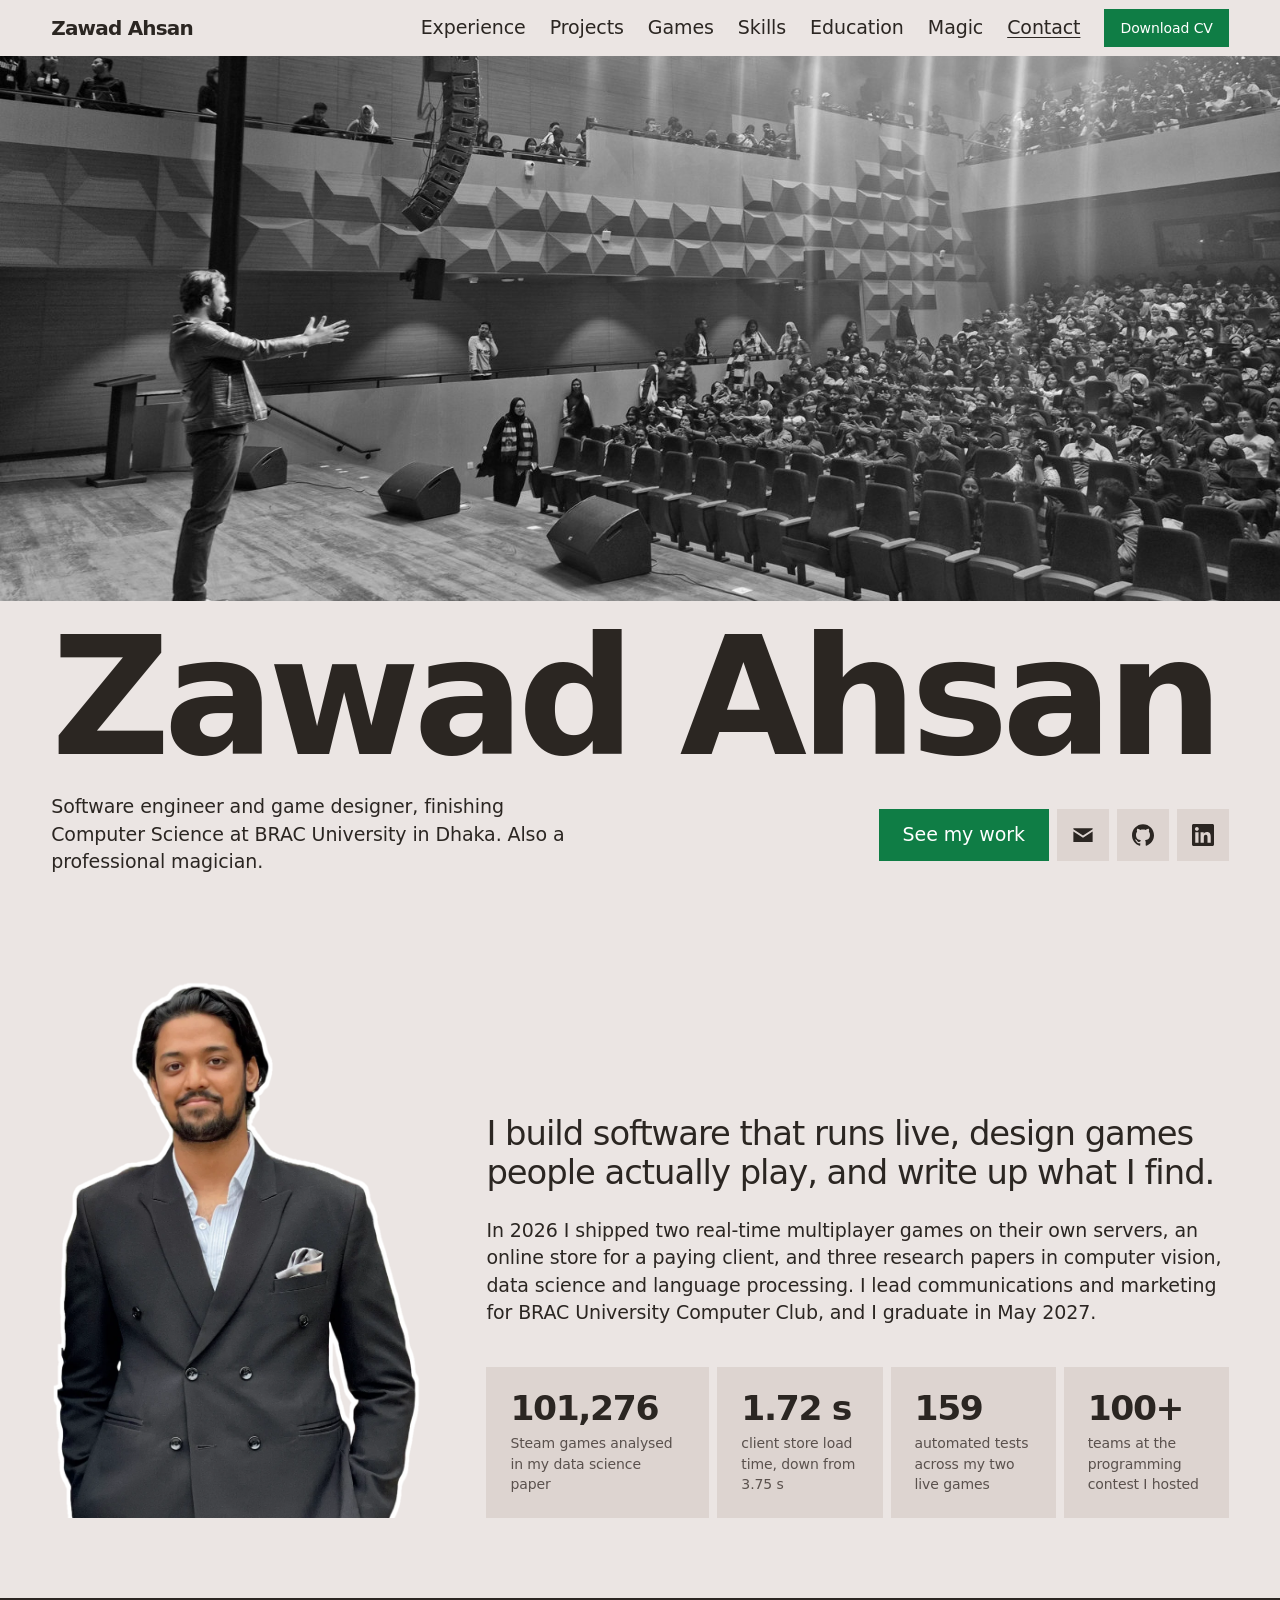
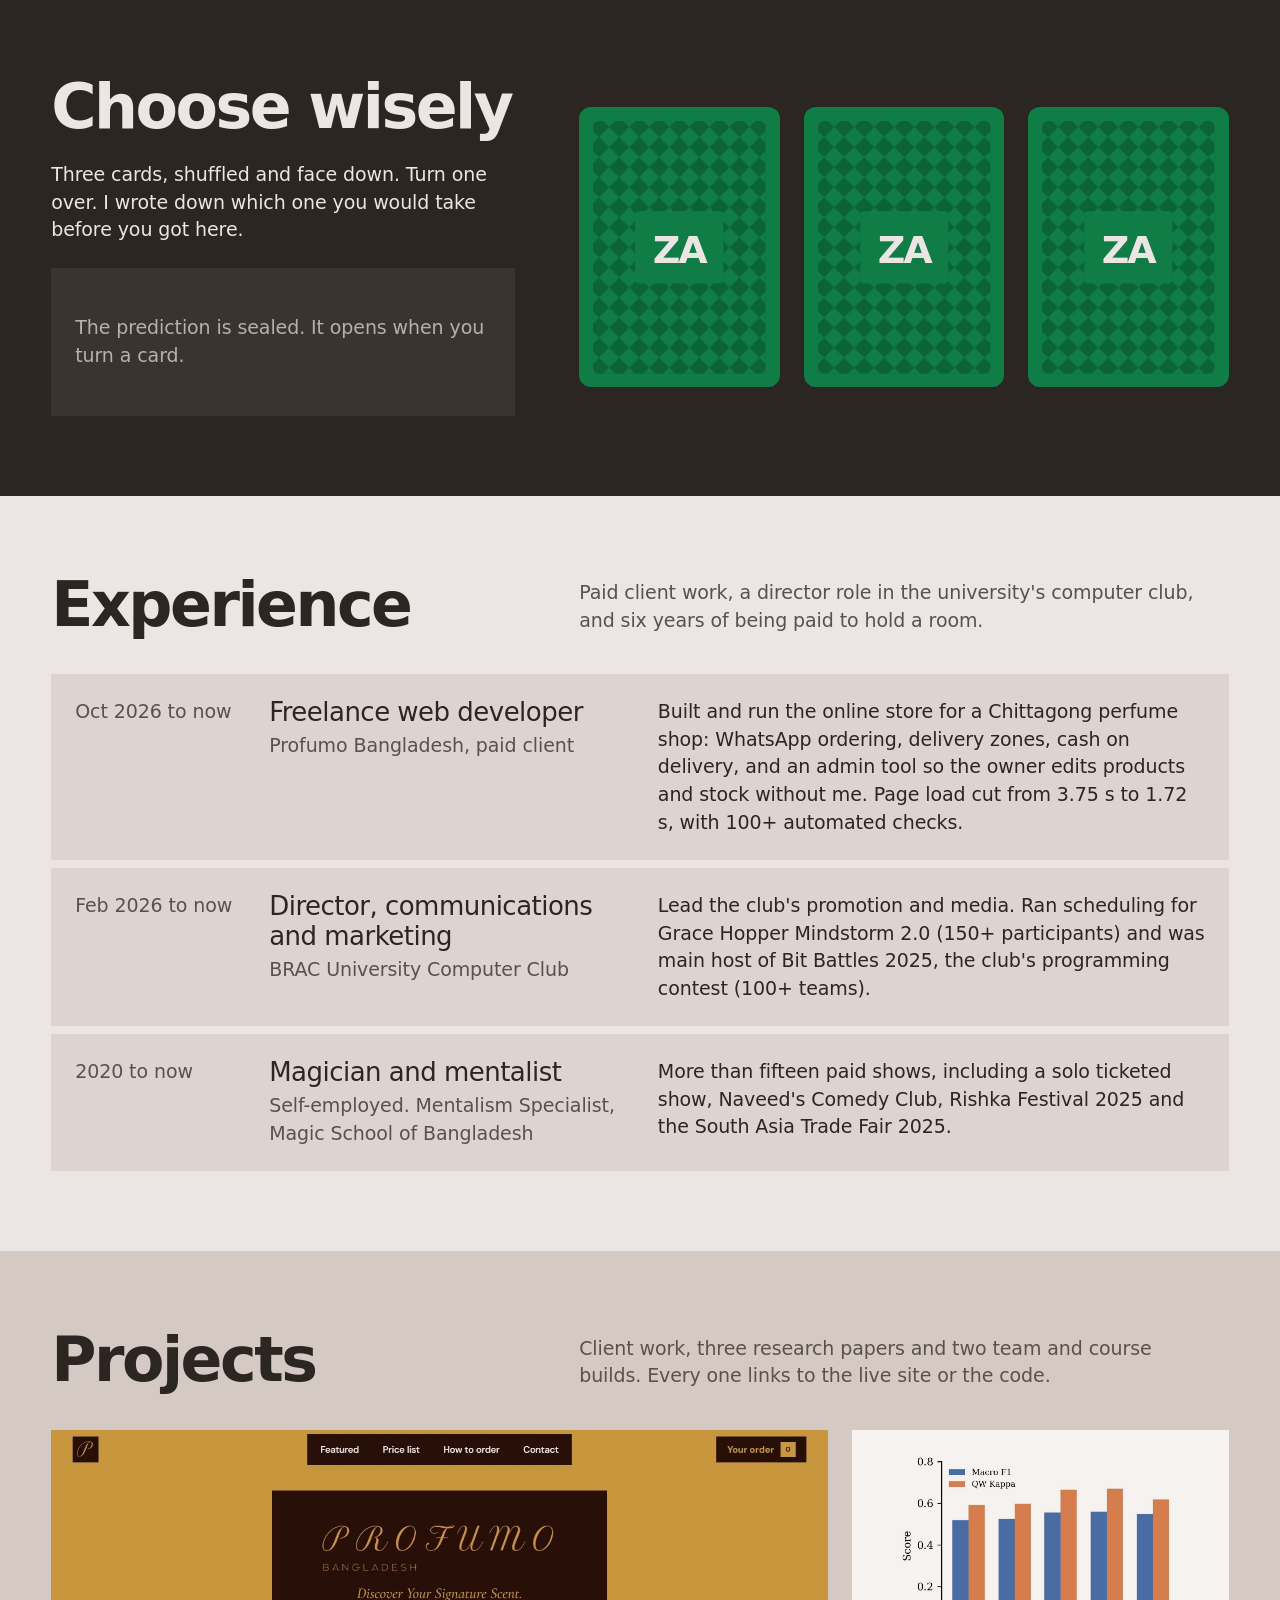
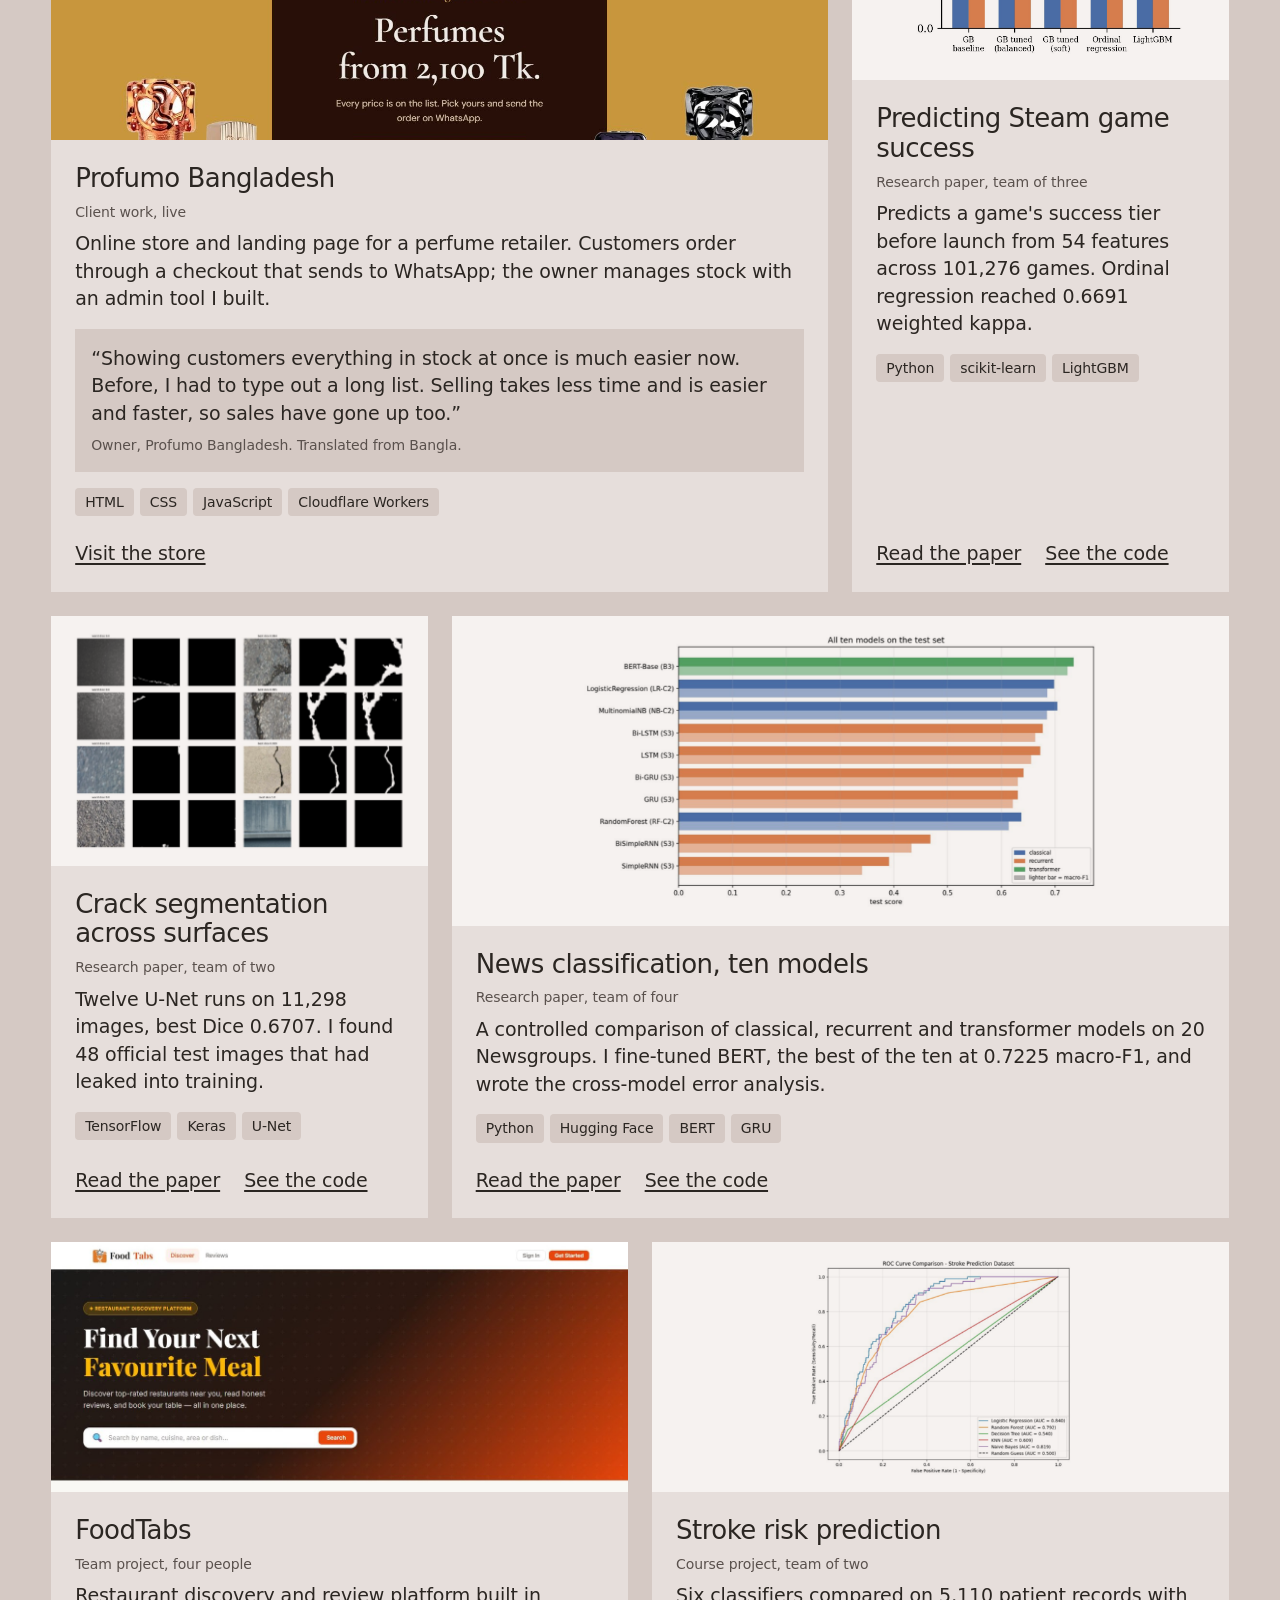
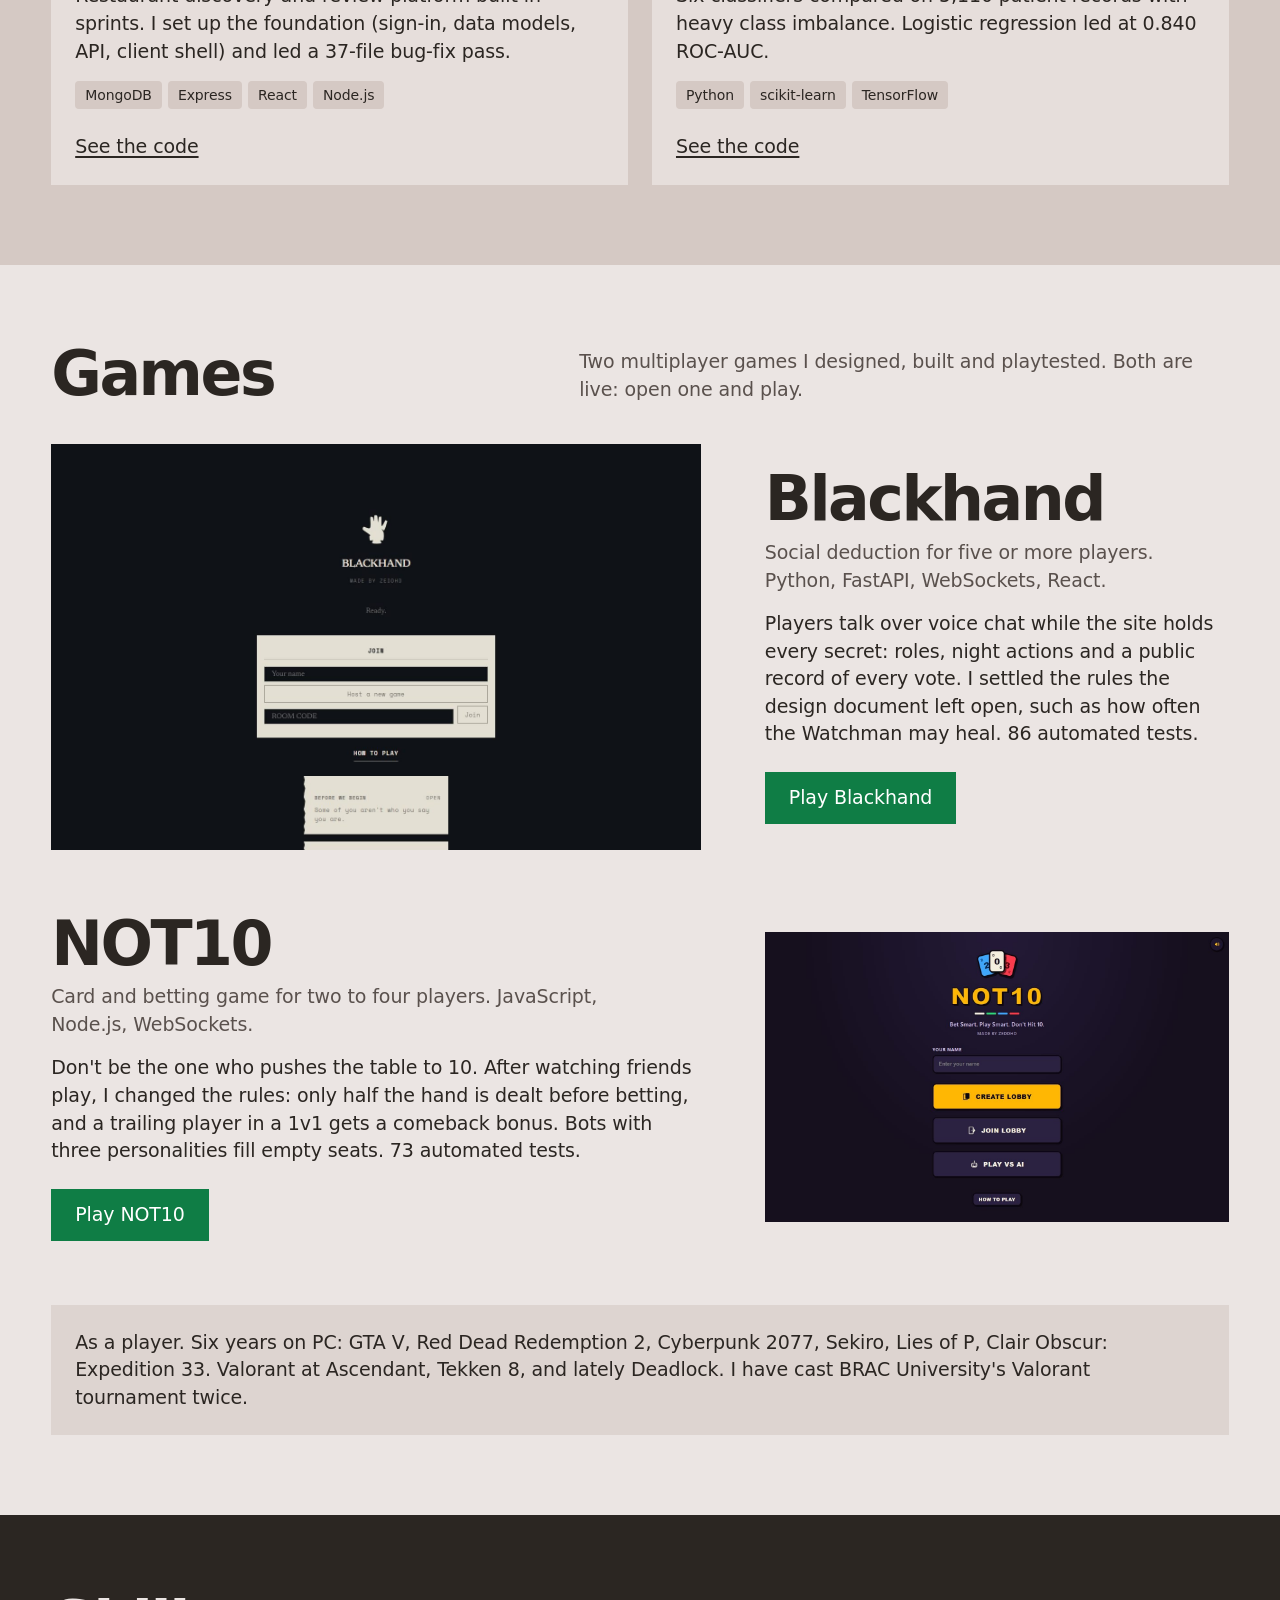
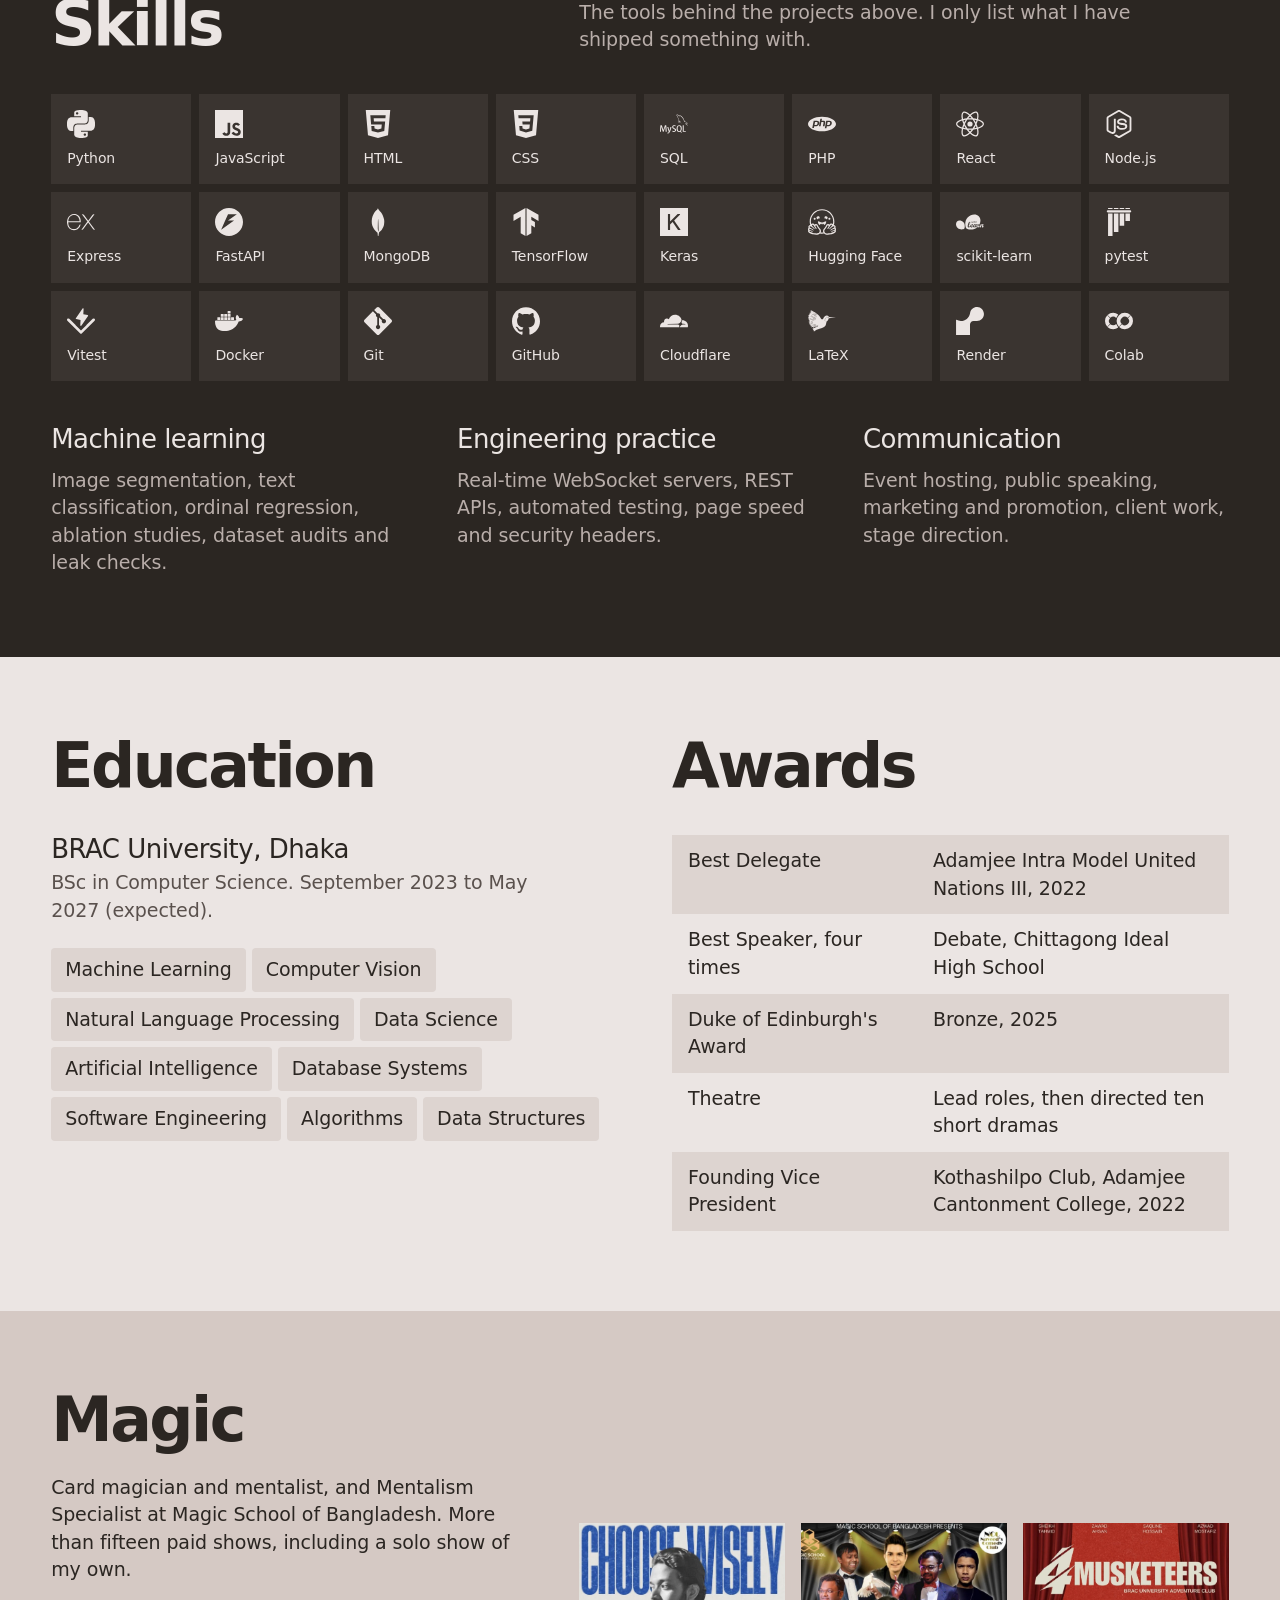
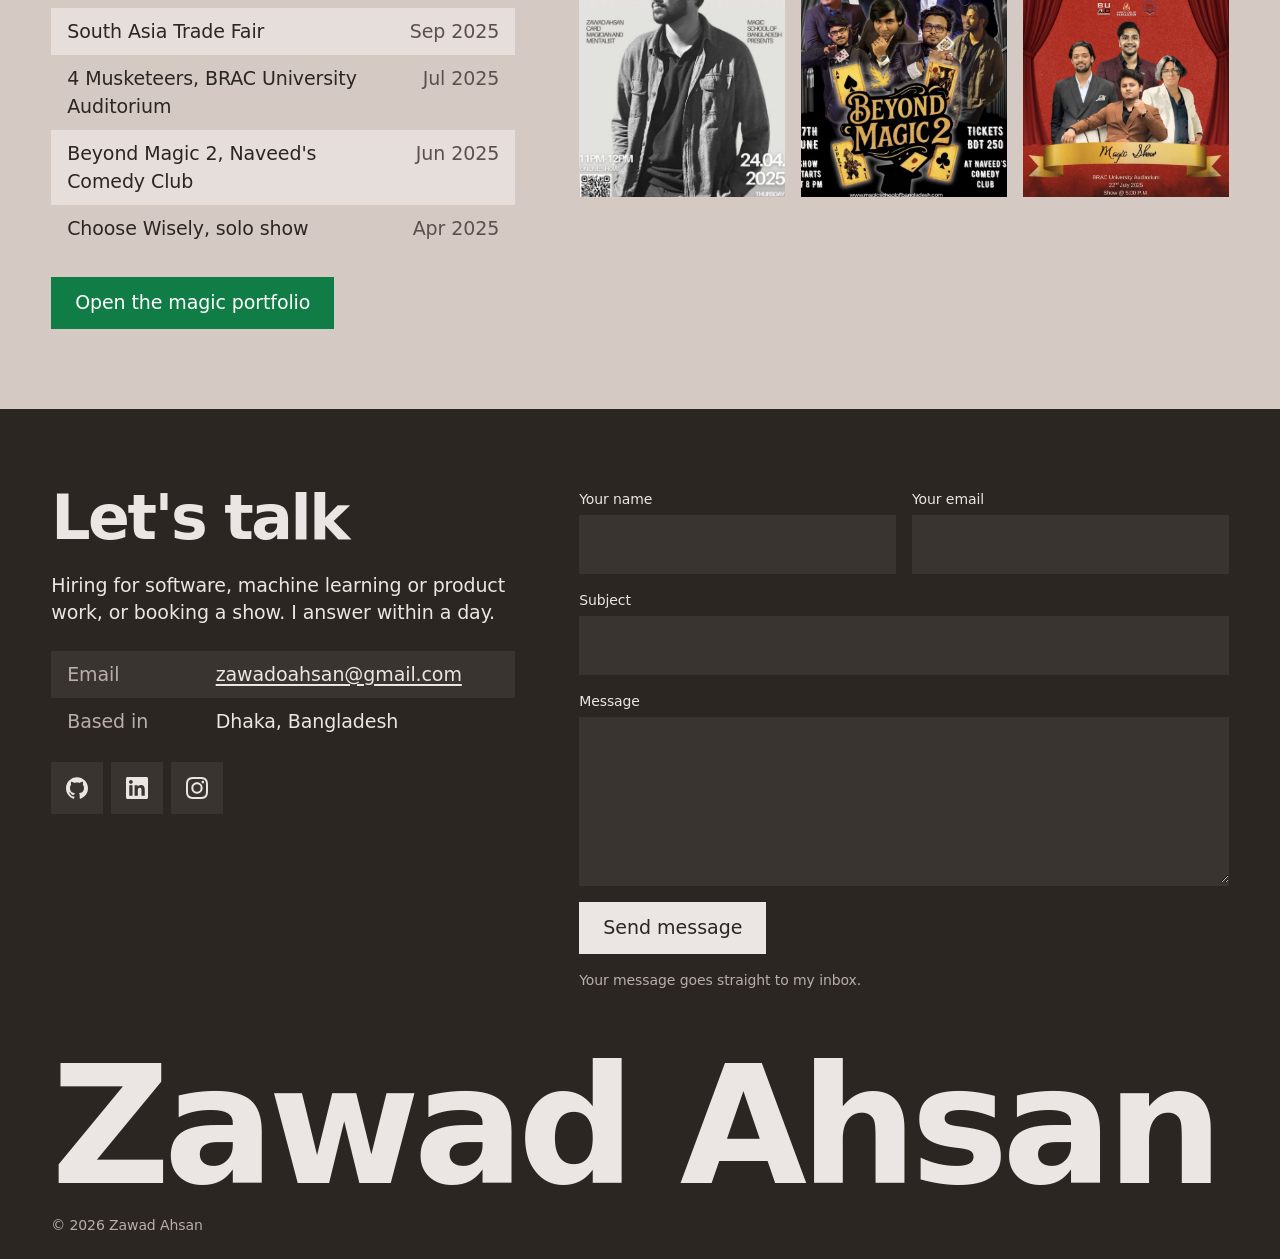
==== commit d6d8078e: "Add link preview image, client quote and a shorter phone project list" ====
--- a/index.html
+++ b/index.html
@@ -8,6 +8,12 @@
 <meta property="og:title" content="Zawad Ahsan">
 <meta property="og:description" content="Software engineer and game designer in Dhaka. Also a professional magician.">
 <meta property="og:type" content="website">
+<meta property="og:url" content="https://zawad-ahsan.github.io/">
+<meta property="og:image" content="https://zawad-ahsan.github.io/img/og.jpg">
+<meta property="og:image:width" content="1200">
+<meta property="og:image:height" content="630">
+<meta property="og:image:alt" content="Zawad Ahsan, software engineer, game designer and professional magician">
+<meta name="twitter:card" content="summary_large_image">
 <meta name="theme-color" content="#ebe5e3">
 <link rel="icon" href="data:image/svg+xml,%3Csvg xmlns='http://www.w3.org/2000/svg' viewBox='0 0 64 64'%3E%3Crect width='64' height='64' fill='%230f7d45'/%3E%3Ctext x='32' y='43' font-family='Arial' font-weight='700' font-size='28' text-anchor='middle' fill='%23ebe5e3'%3EZA%3C/text%3E%3C/svg%3E">
 <link rel="preconnect" href="https://api.fontshare.com">
@@ -174,6 +180,7 @@
           <h3>Profumo Bangladesh</h3>
           <p class="kind">Client work, live</p>
           <p>Online store and landing page for a perfume retailer. Customers order through a checkout that sends to WhatsApp; the owner manages stock with an admin tool I built.</p>
+          <blockquote class="pj-quote"><p>“Showing customers everything in stock at once is much easier now. Before, I had to type out a long list. Selling takes less time and is easier and faster, so sales have gone up too.”</p><footer>Owner, Profumo Bangladesh. Translated from Bangla.</footer></blockquote>
           <ul class="tags"><li>HTML</li><li>CSS</li><li>JavaScript</li><li>Cloudflare Workers</li></ul>
           <a class="link" href="https://profumo.profumobd.workers.dev/">Visit the store</a>
         </div>
@@ -198,7 +205,7 @@
           <p class="pj-links"><a class="link" href="files/crack-segmentation-paper.pdf" target="_blank" rel="noopener">Read the paper</a><a class="link" href="https://github.com/ZeddhD/crack-segmentation-cross-surface">See the code</a></p>
         </div>
       </article>
-      <article class="pj w4 reveal">
+      <article class="pj more w4 reveal">
         <a class="pj-img fig" href="files/news-classification-paper.pdf" target="_blank" rel="noopener"><img src="img/news.jpg" width="1400" height="754" alt="Ten models compared on the test set" loading="lazy"></a>
         <div class="pj-body">
           <h3>News classification, ten models</h3>
@@ -208,7 +215,7 @@
           <p class="pj-links"><a class="link" href="files/news-classification-paper.pdf" target="_blank" rel="noopener">Read the paper</a><a class="link" href="https://github.com/ZeddhD/Multi-Class-News-Article-Classification-Using-Machine-Learning-and-Natural-Language-Processing">See the code</a></p>
         </div>
       </article>
-      <article class="pj w3 reveal">
+      <article class="pj more w3 reveal">
         <a class="pj-img" href="https://github.com/ZeddhD/Project-FoodTabs"><img src="img/food.jpg" width="1200" height="517" alt="FoodTabs restaurant discovery home page" loading="lazy"></a>
         <div class="pj-body">
           <h3>FoodTabs</h3>
@@ -218,7 +225,7 @@
           <a class="link" href="https://github.com/ZeddhD/Project-FoodTabs">See the code</a>
         </div>
       </article>
-      <article class="pj w3 reveal">
+      <article class="pj more w3 reveal">
         <a class="pj-img fig" href="https://github.com/ZeddhD/Stroke-Prediction-Machine-Learning-Model"><img src="img/stroke.jpg" width="846" height="701" alt="ROC curves for the stroke prediction models" loading="lazy"></a>
         <div class="pj-body">
           <h3>Stroke risk prediction</h3>
@@ -229,6 +236,7 @@
         </div>
       </article>
     </div>
+    <button class="btn show-all" type="button" aria-expanded="false">Show all projects</button>
   </div>
 </section>
 
--- a/style.css
+++ b/style.css
@@ -156,7 +156,8 @@
 .pj-img { display: block; height: 250px; overflow: hidden; background: #ffffff; }
 .w4 .pj-img { height: 310px; }
 .pj-img img { width: 100%; height: 100%; object-fit: cover; object-position: left top; transition: transform .7s var(--ease); }
-.pj-img.fig img { object-fit: contain; object-position: center; padding: var(--sp-2); }
+.pj-img.fig { background: var(--card-face); }
+.pj-img.fig img { object-fit: contain; object-position: center; padding: var(--sp-2); mix-blend-mode: multiply; }
 .pj-img:hover { opacity: 1; }
 .pj-img:hover img { transform: scale(1.04); }
 .pj-body { padding: var(--sp-3); display: flex; flex-direction: column; gap: var(--sp-1); flex: 1; }
@@ -164,6 +165,10 @@
 .pj-body .tags { margin-top: var(--sp-1); }
 .pj-body > .link, .pj-links { margin-top: auto; padding-top: var(--sp-2); align-self: flex-start; }
 .pj-links { display: flex; flex-wrap: wrap; gap: var(--sp-1) var(--sp-3); }
+.pj-quote { background: var(--sec-bg); padding: var(--sp-2); margin-top: var(--sp-1); max-width: 62ch; }
+.pj-quote p { font-weight: var(--w-s); }
+.pj-quote footer { color: var(--sec-muted); font-size: var(--s-small); margin-top: var(--sp-1); }
+.show-all { display: none; }
 
 /* ---------- games ---------- */
 .game { display: grid; grid-template-columns: 7fr 5fr; gap: var(--sp-5); align-items: center; }
@@ -273,6 +278,10 @@
 @media (max-width: 640px) {
   :root { --sp-6: 56px; --sp-5: 40px; --sp-4: 32px; --s-mark: 24vw; }
   .hero { min-height: 0; grid-template-rows: 40svh auto; }
+  .hero-photo img, .hero-photo img.alt { object-position: 12% 100%; transform: scale(1.38); transform-origin: 8% 100%; }
+  .bento:not(.all) .pj.more { display: none; }
+  .show-all { display: flex; width: 100%; margin-top: var(--sp-3); }
+  .bento.all + .show-all { display: none; }
   .wordmark, .fword { white-space: normal; }
   .wordmark span, .fword span { display: block; width: max-content; }
   .hero-row { flex-direction: column; align-items: stretch; }
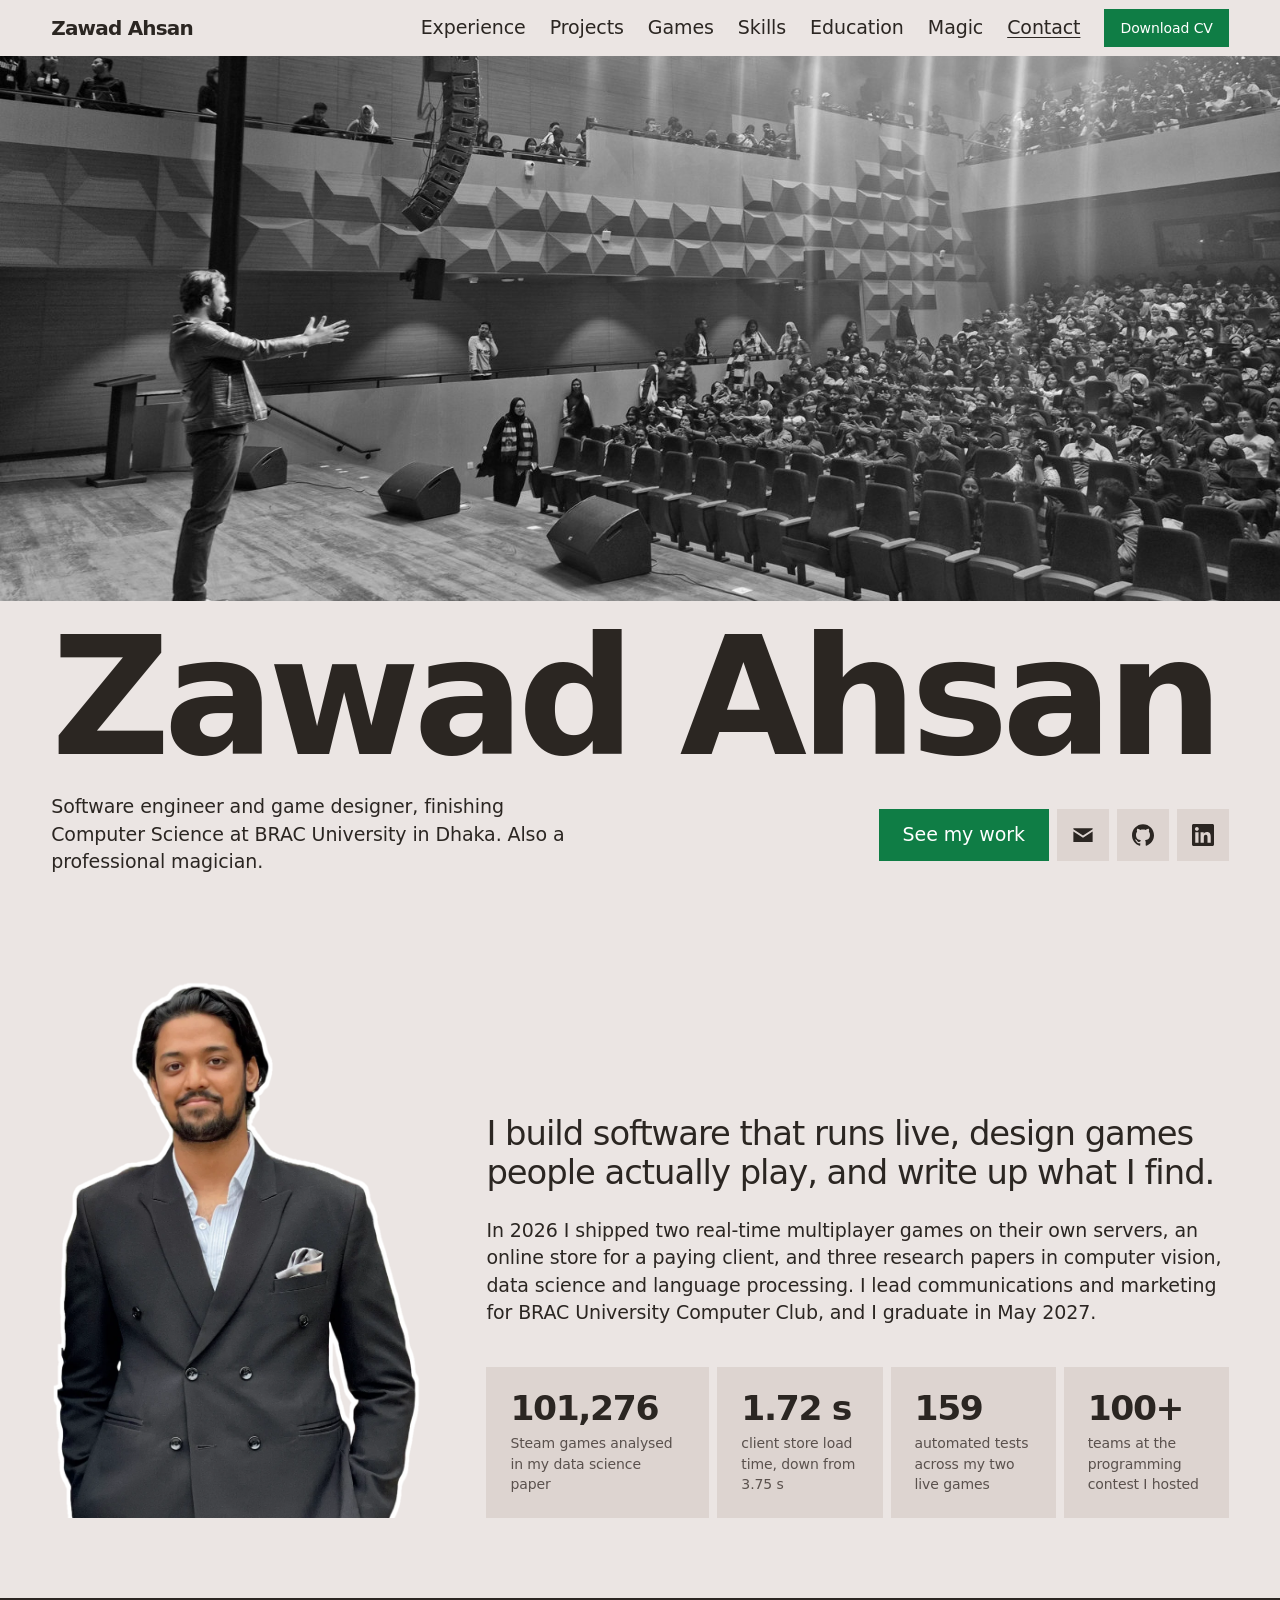
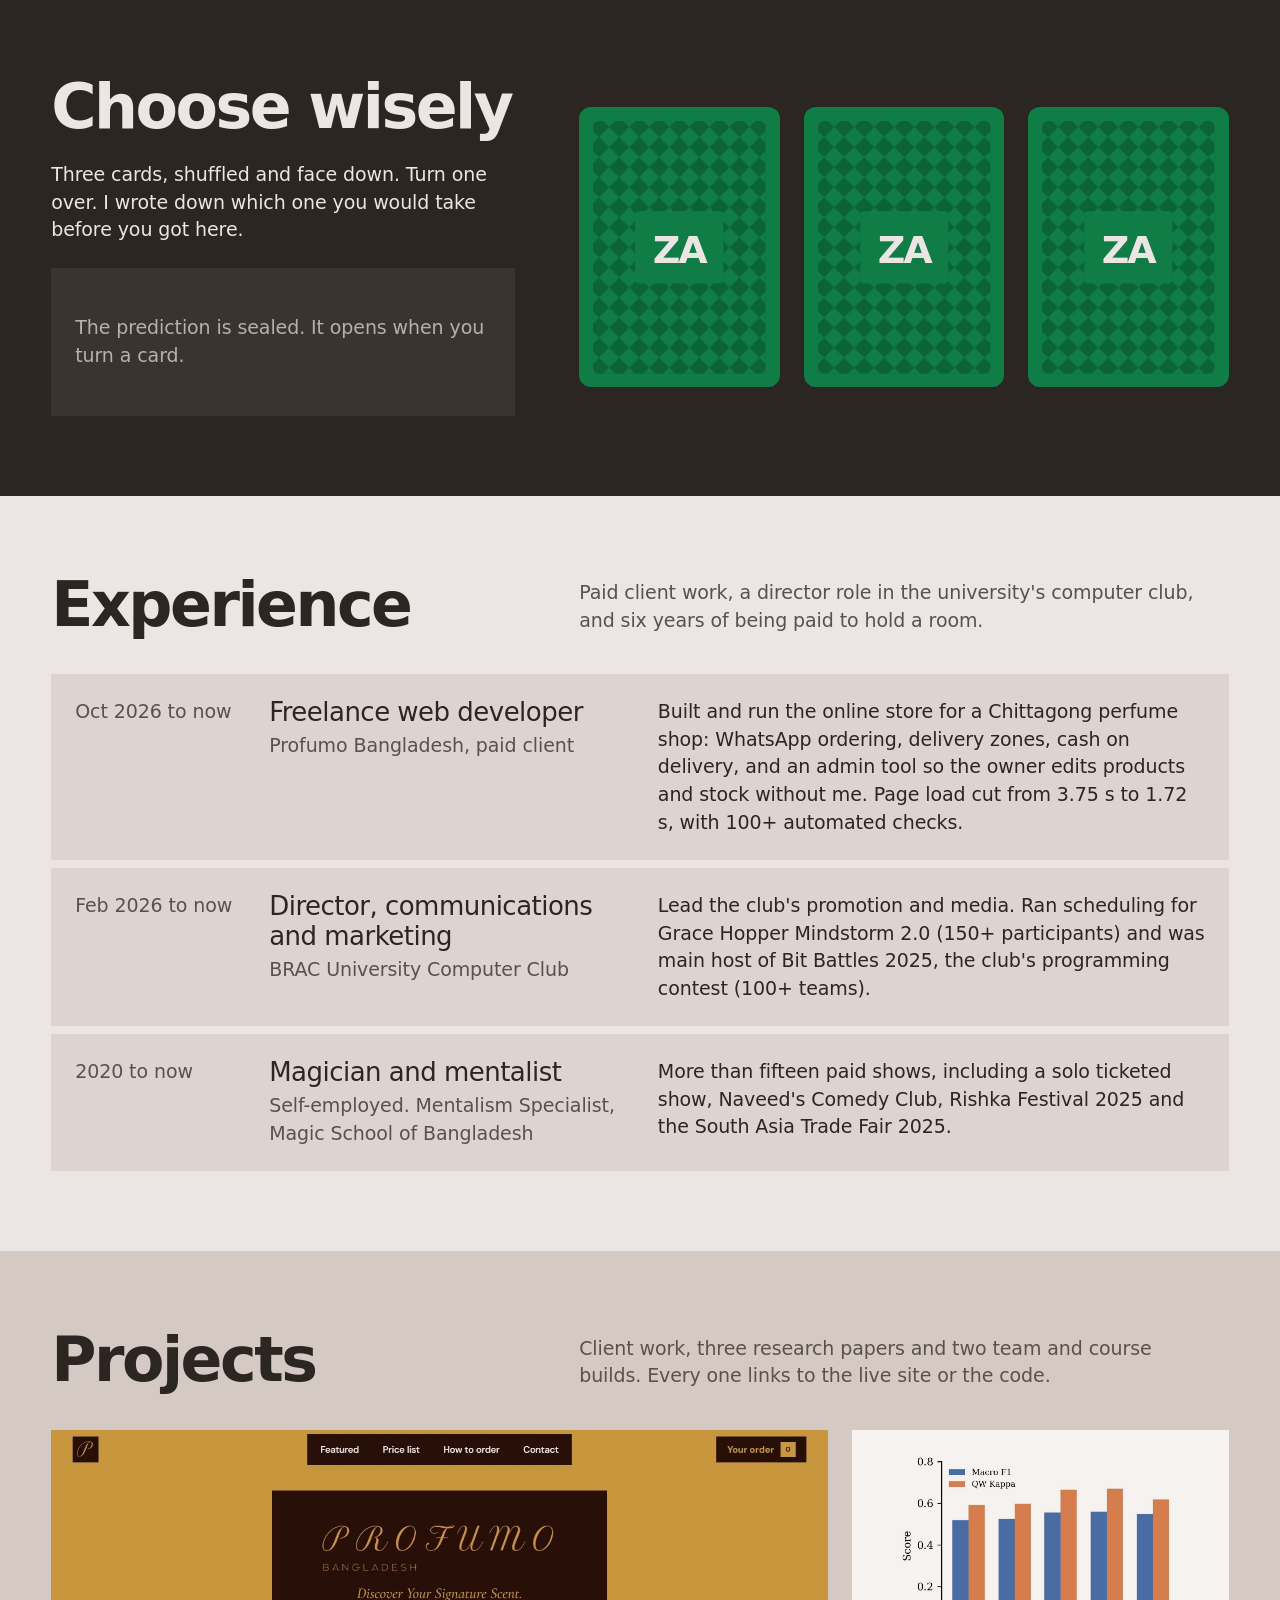
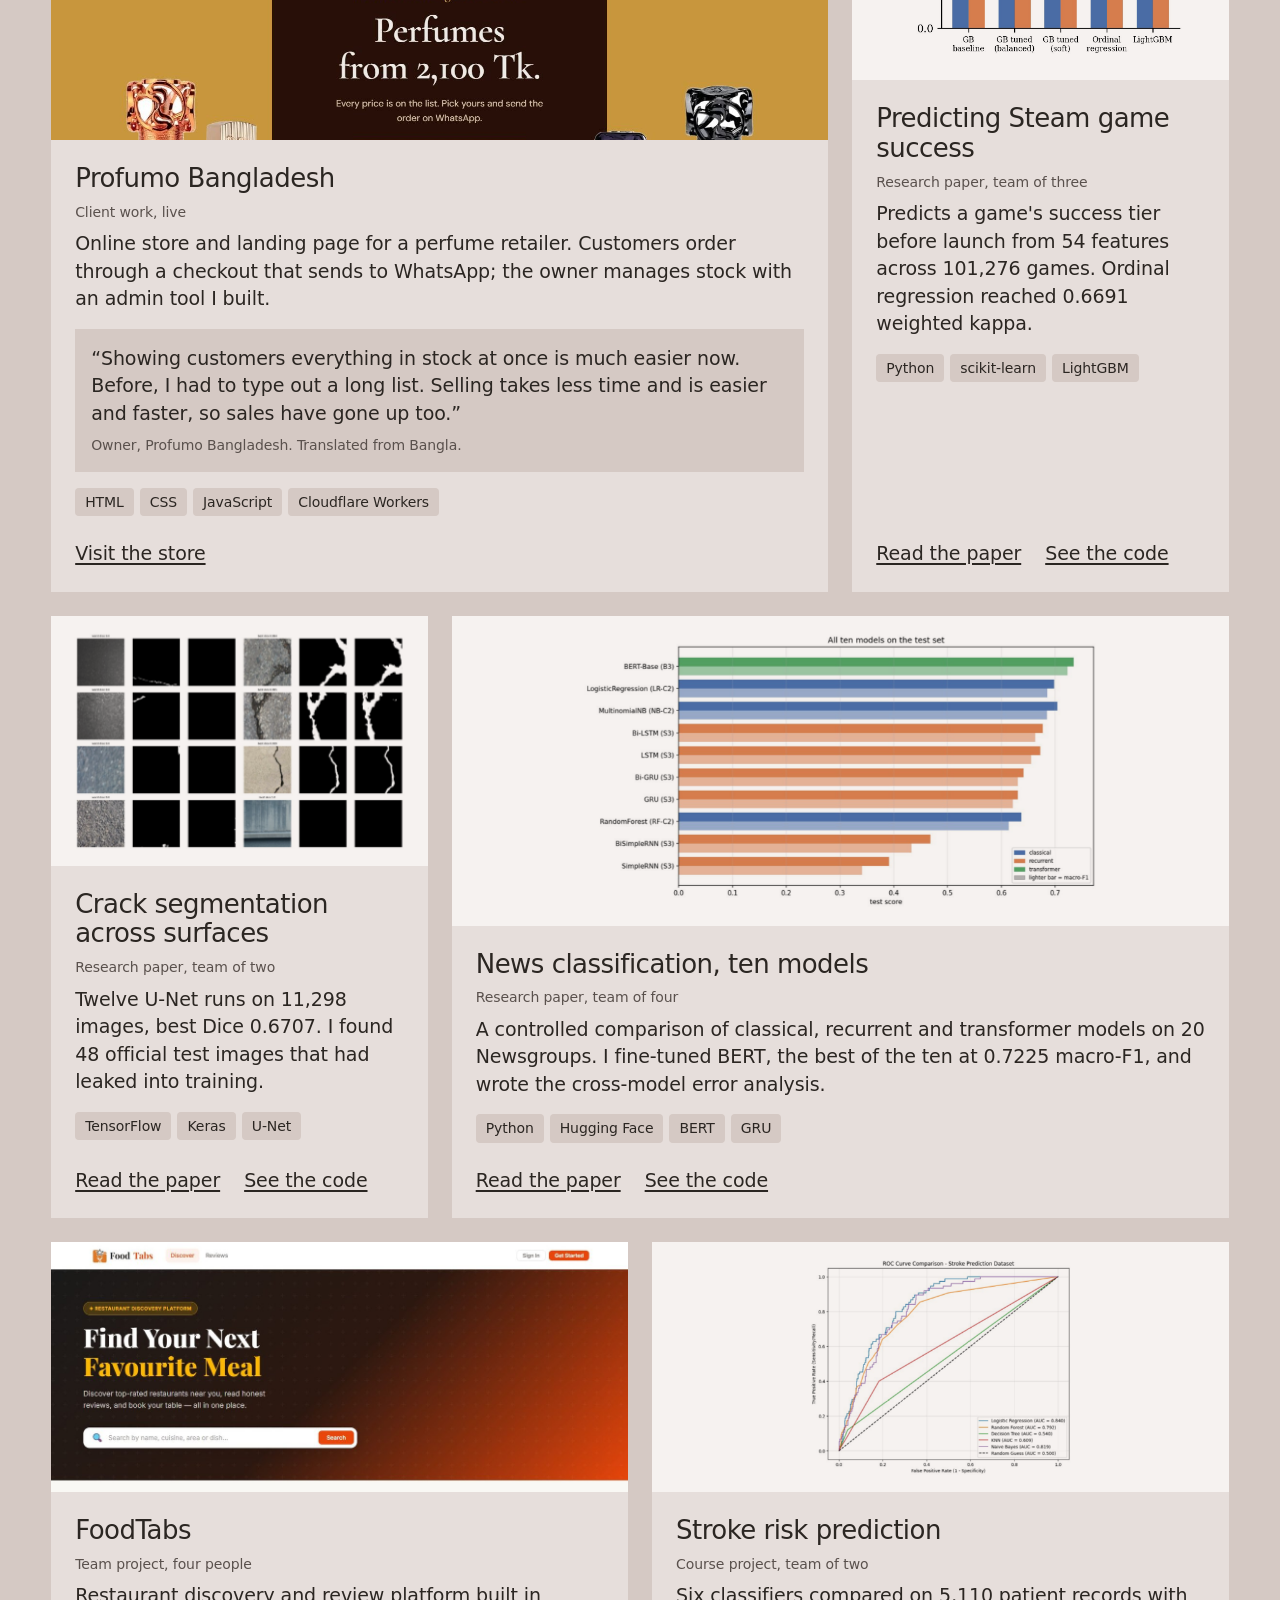
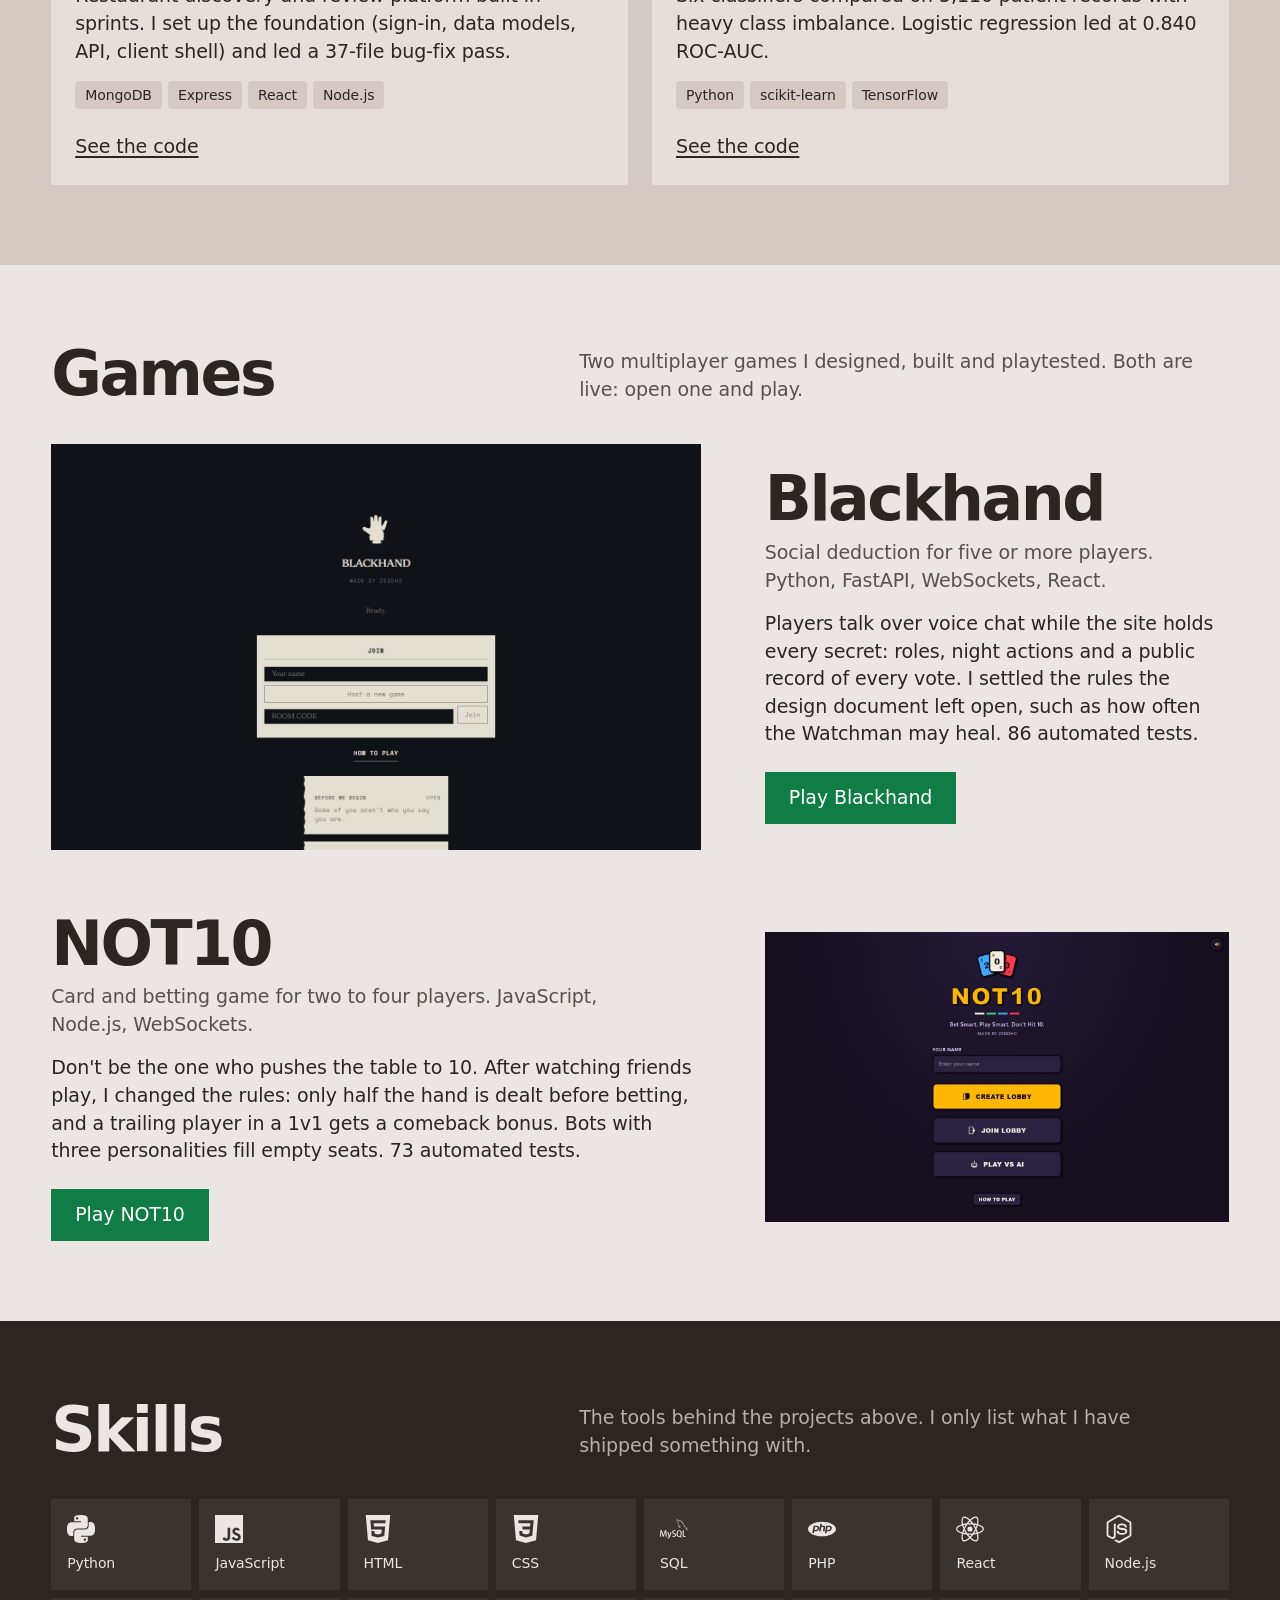
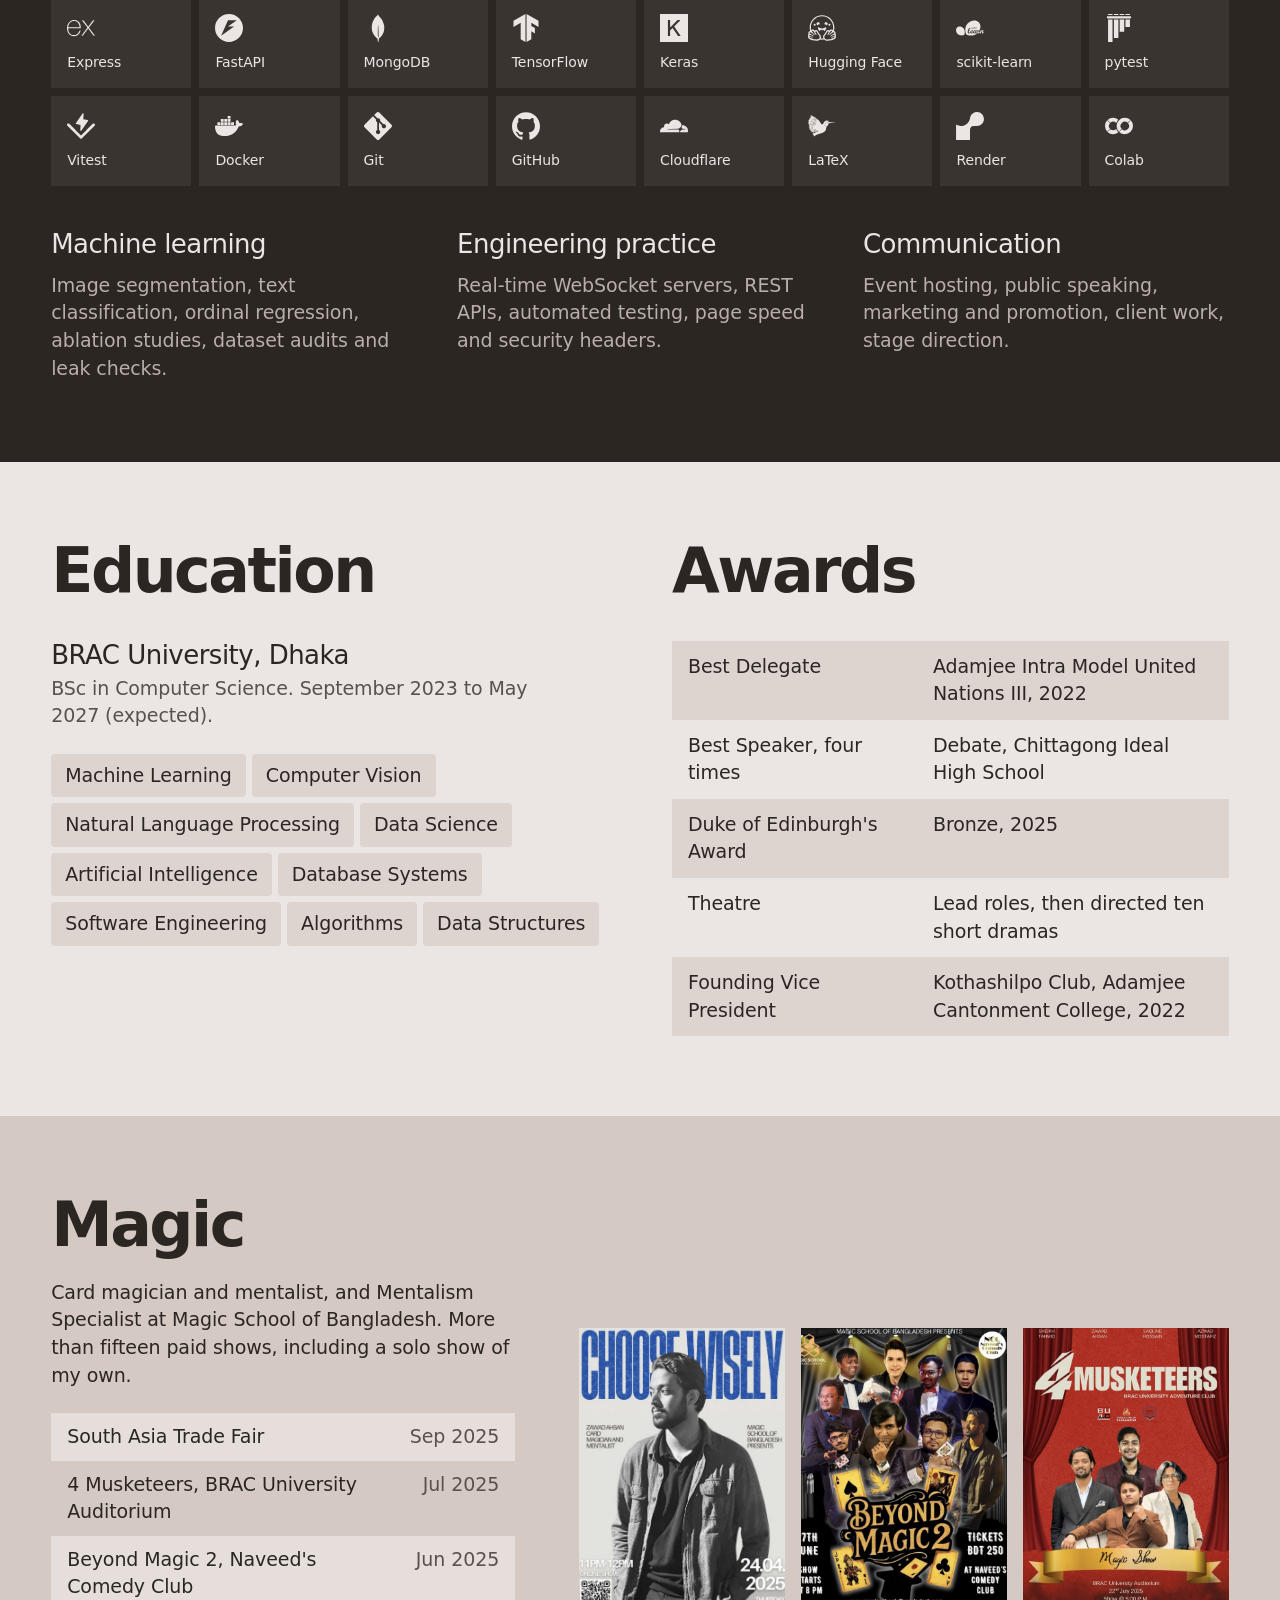
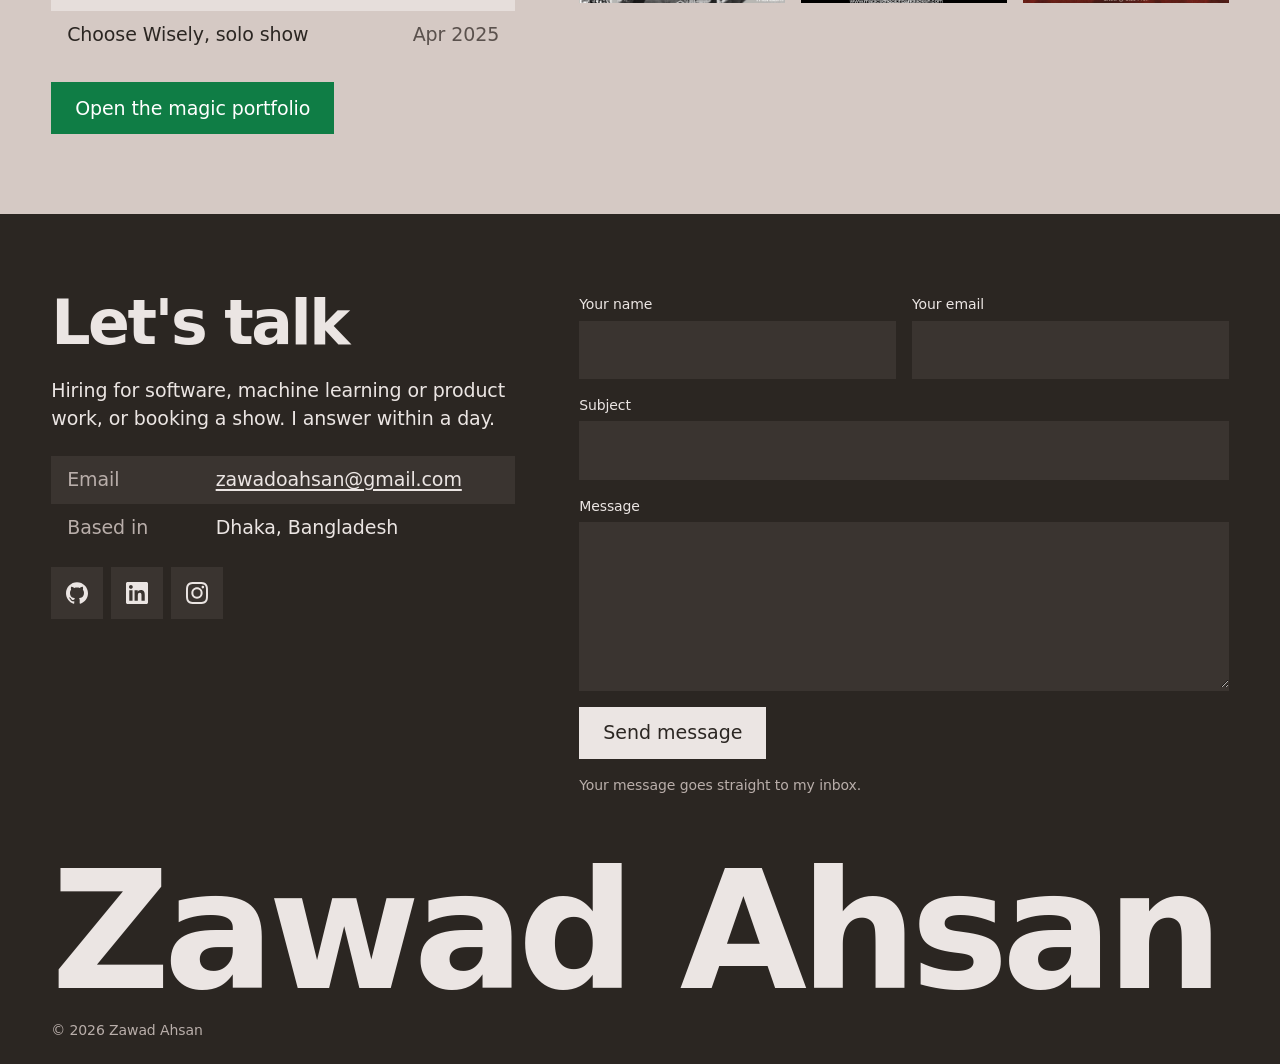
==== commit 6387e7ab: "Remove the player note from the Games section" ====
--- a/index.html
+++ b/index.html
@@ -264,7 +264,6 @@
         <a class="btn" href="https://not10.onrender.com">Play NOT10</a>
       </div>
     </div>
-    <p class="player reveal"><strong>As a player.</strong> Six years on PC: GTA V, Red Dead Redemption 2, Cyberpunk 2077, Sekiro, Lies of P, Clair Obscur: Expedition 33. Valorant at Ascendant, Tekken 8, and lately Deadlock. I have cast BRAC University's Valorant tournament twice.</p>
   </div>
 </section>
 
--- a/style.css
+++ b/style.css
@@ -182,7 +182,6 @@
 .game h3 { font-size: calc(var(--s-head) * var(--head-k)); line-height: 1; }
 .meta { color: var(--sec-muted); margin: var(--sp-1) 0 var(--sp-2); }
 .game p:not(.meta) { margin-bottom: var(--sp-3); }
-.player { margin-top: var(--sp-5); padding: var(--sp-3); background: var(--sec-surface); }
 
 /* ---------- skills ---------- */
 .logos { list-style: none; display: grid; grid-template-columns: repeat(8, 1fr); gap: var(--sp-1); }
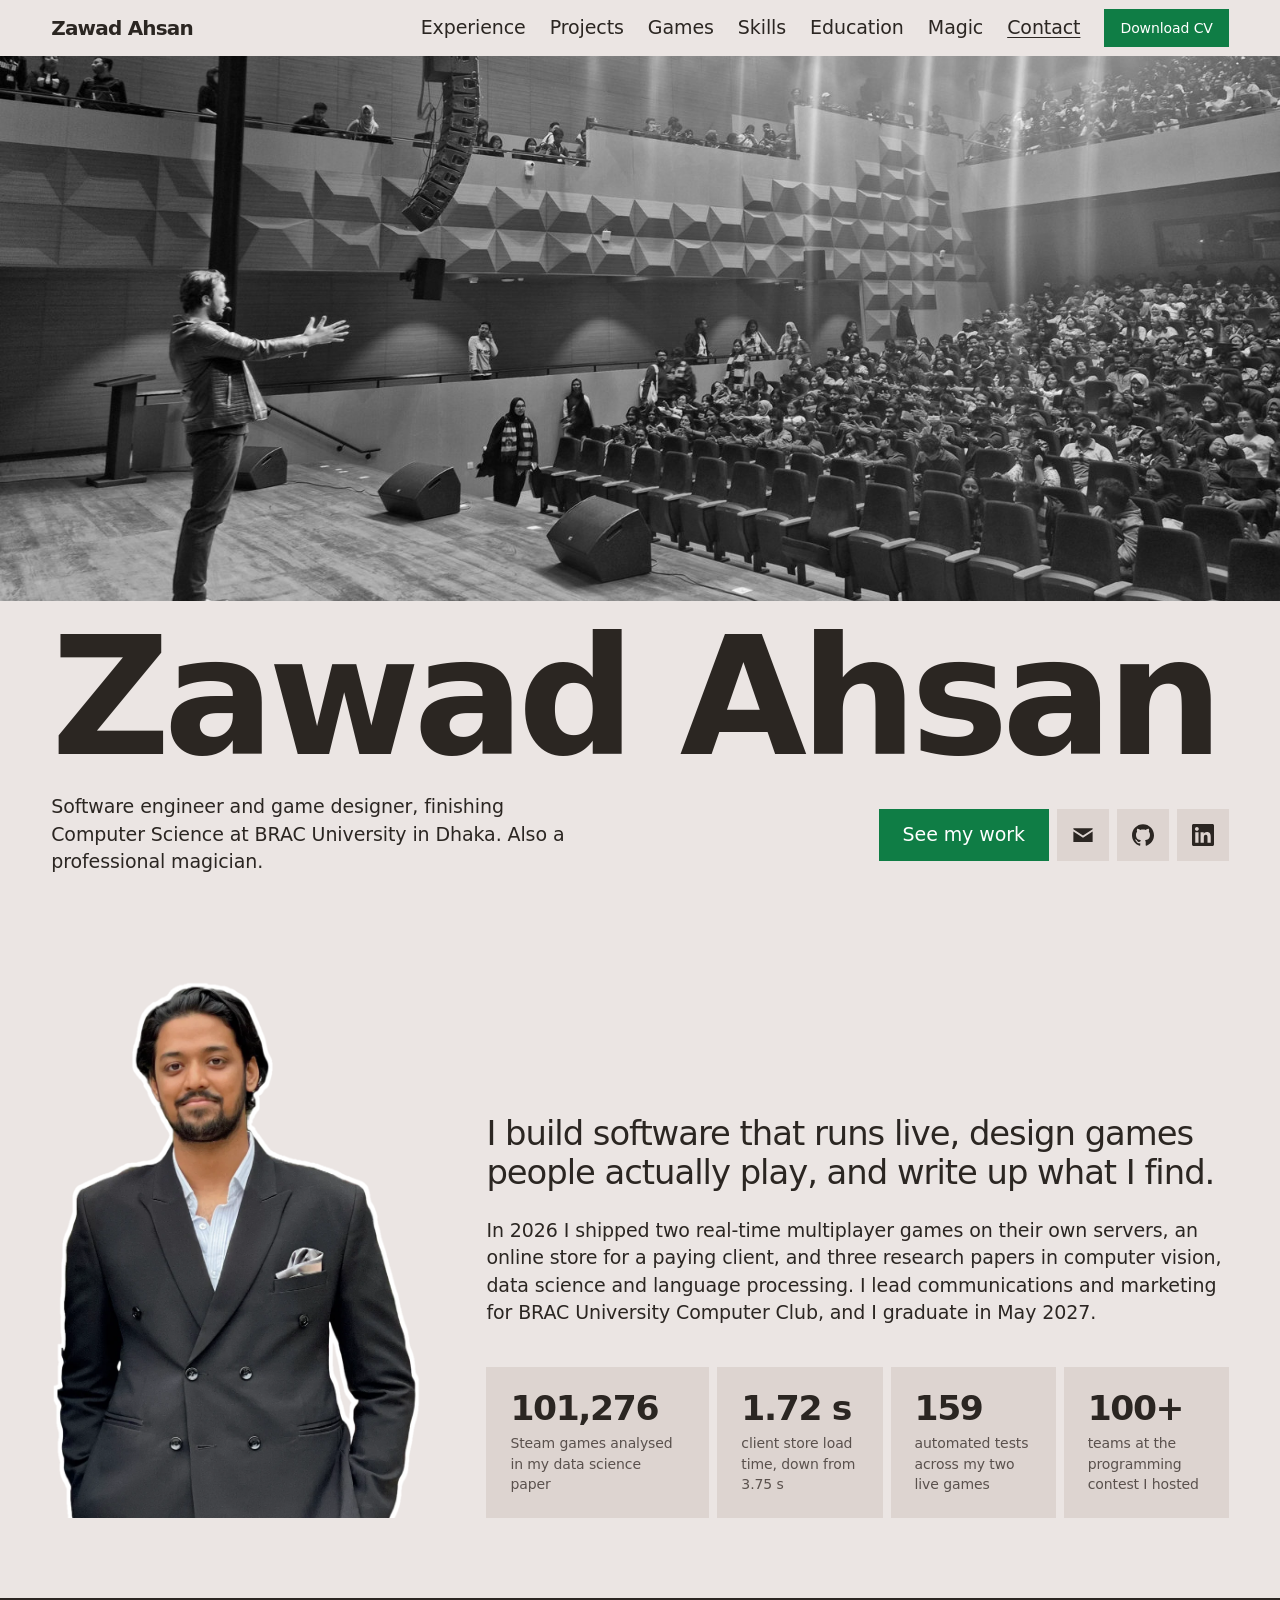
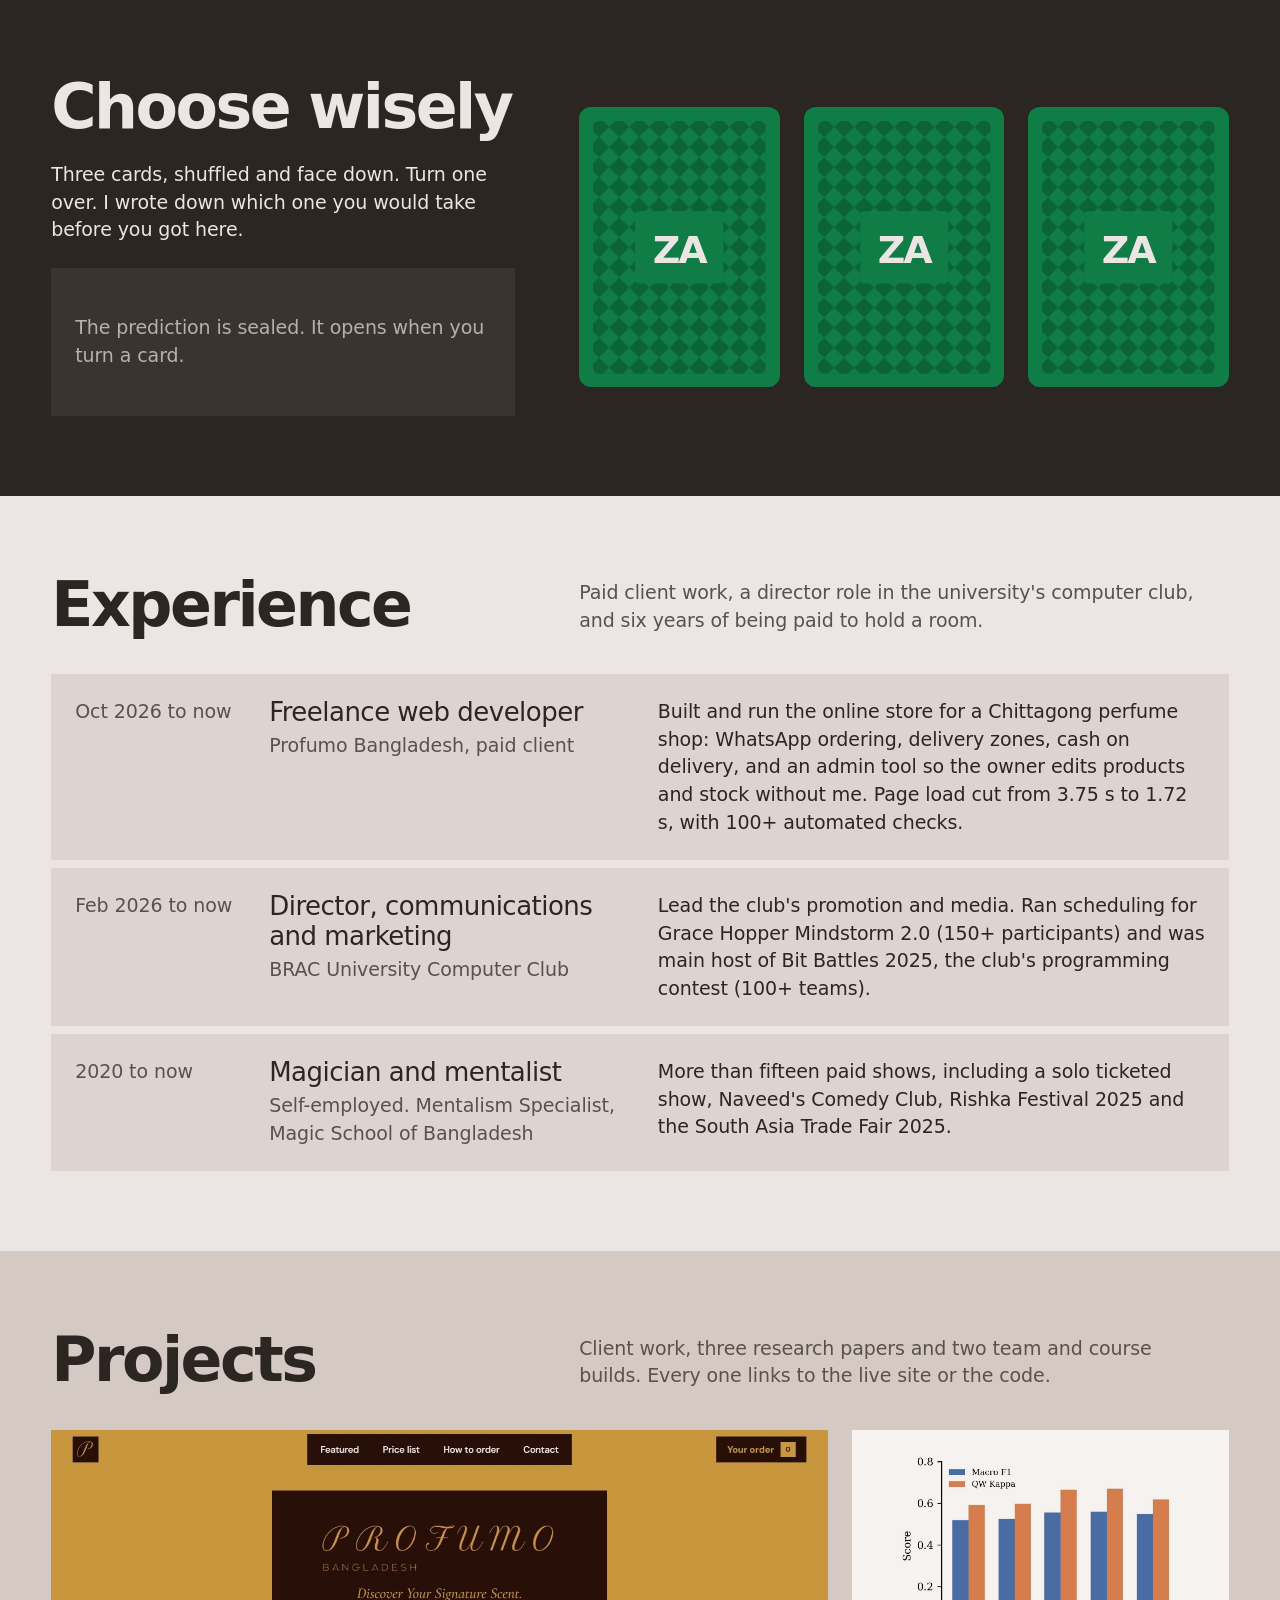
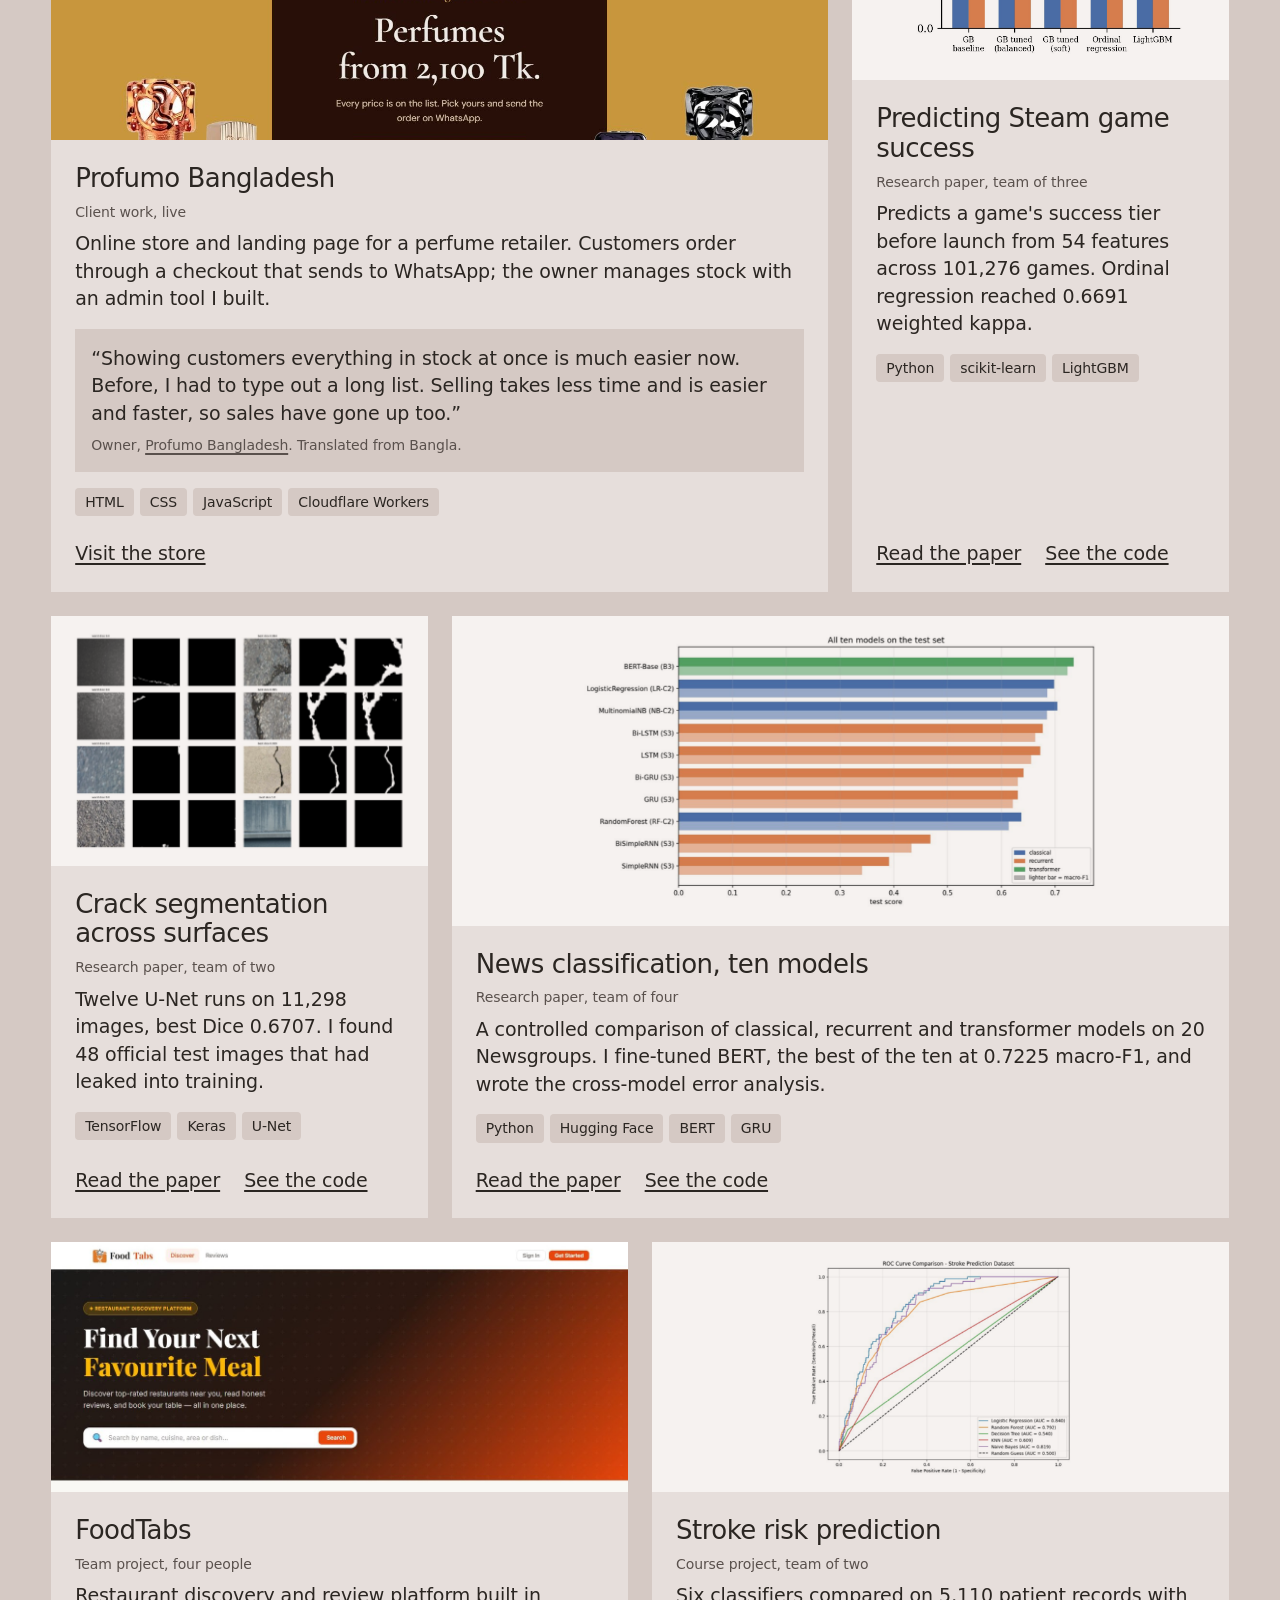
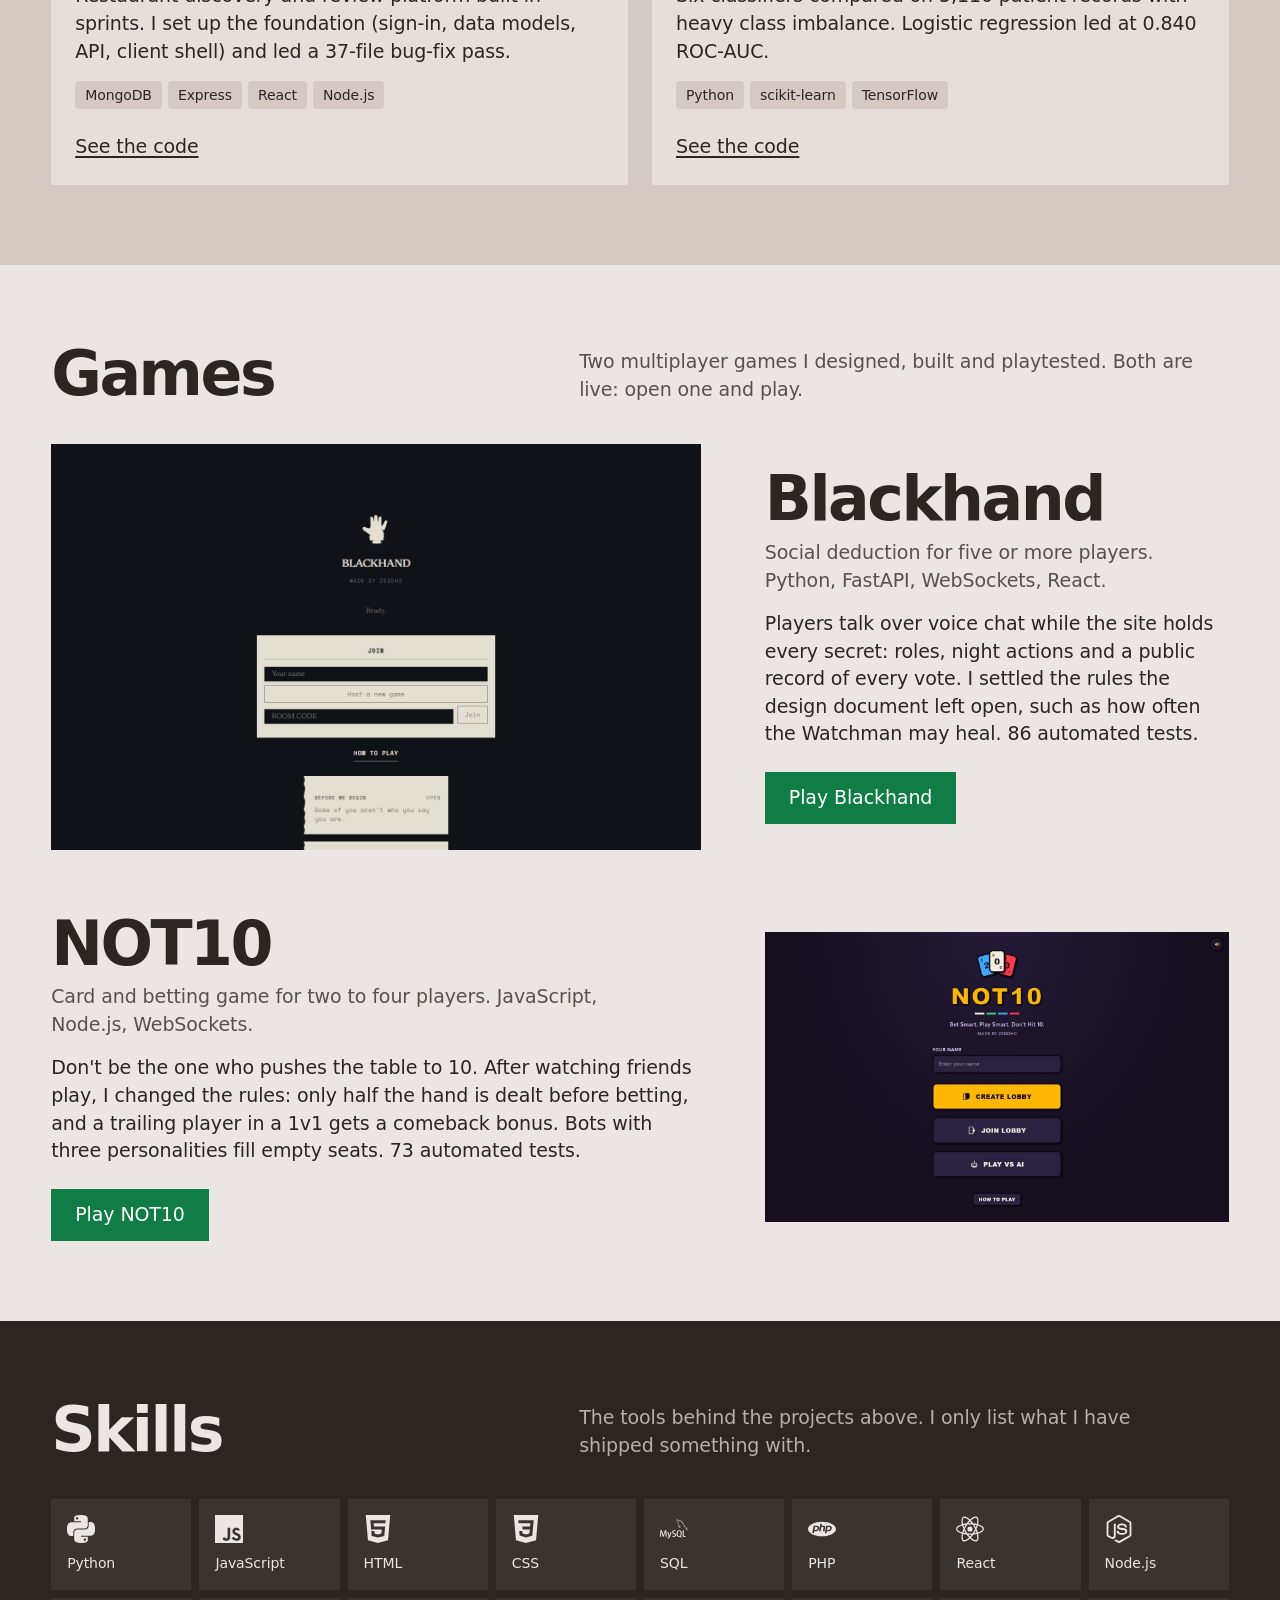
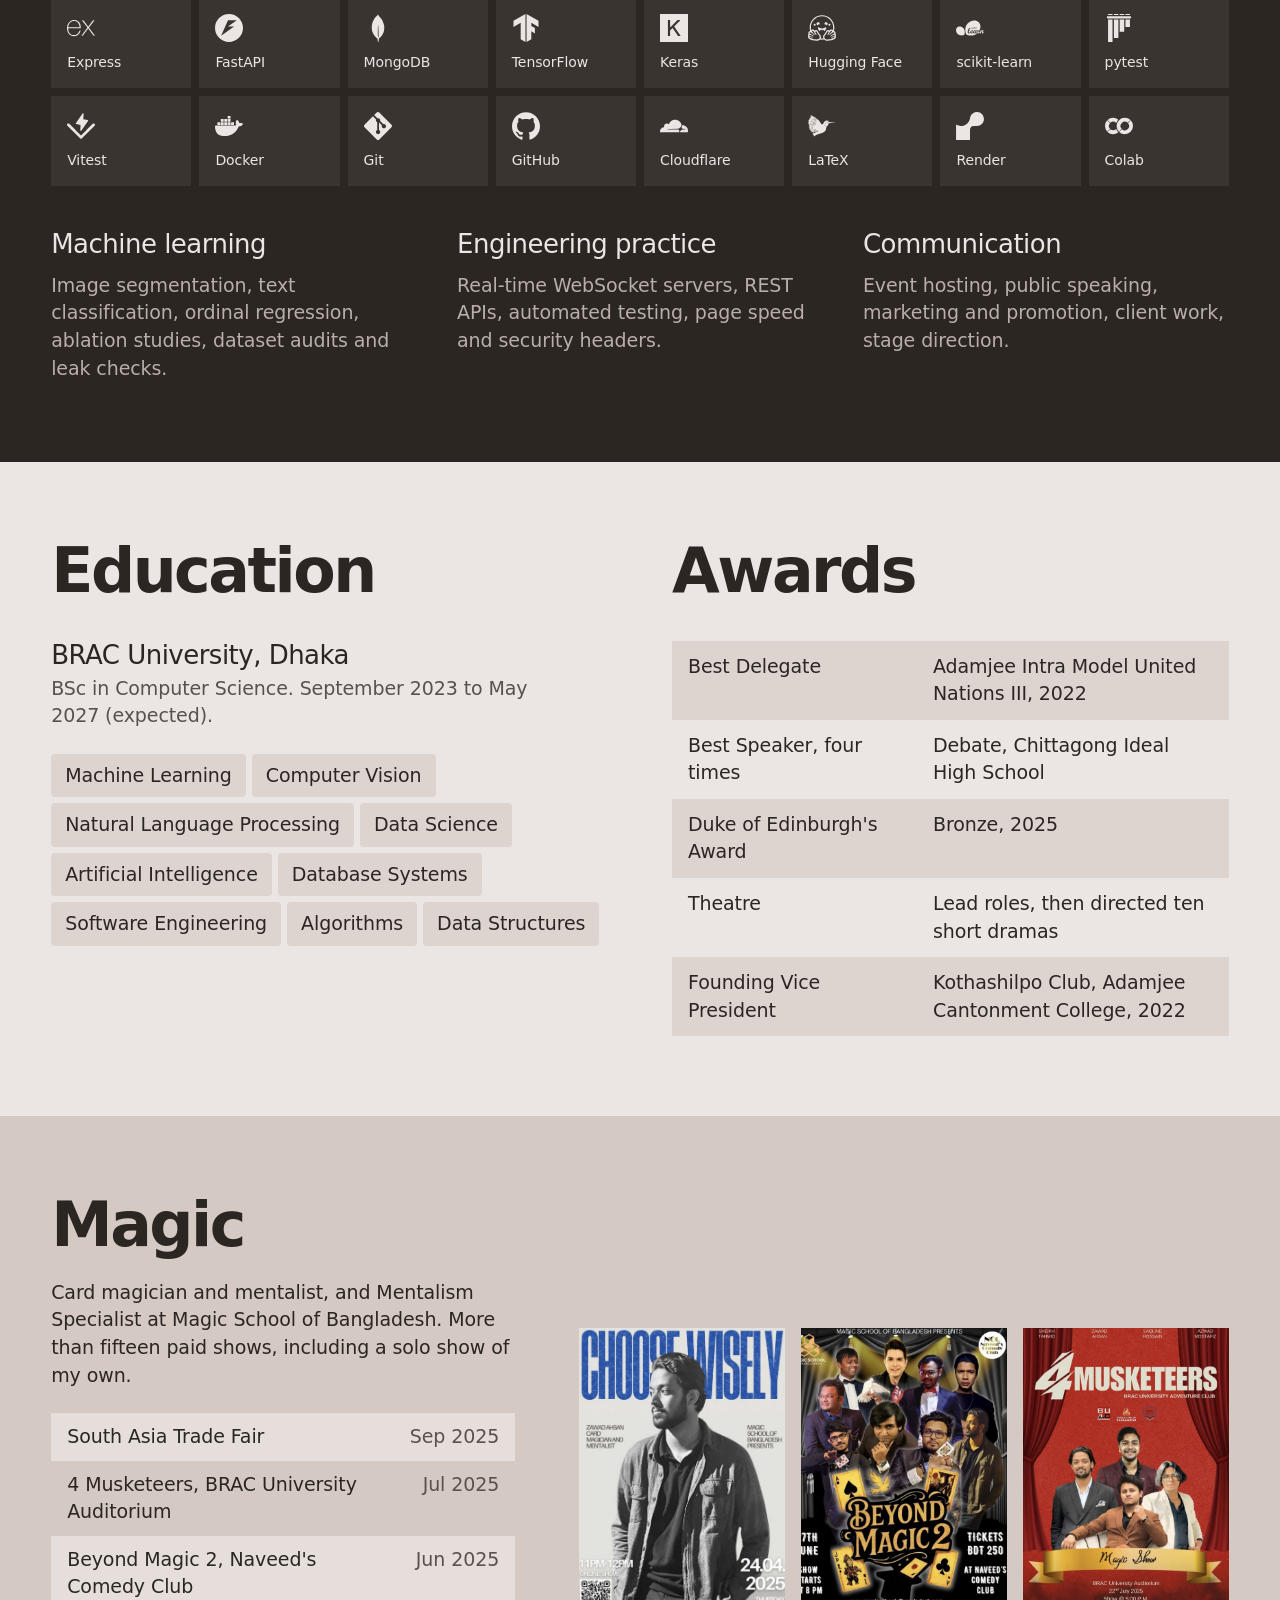
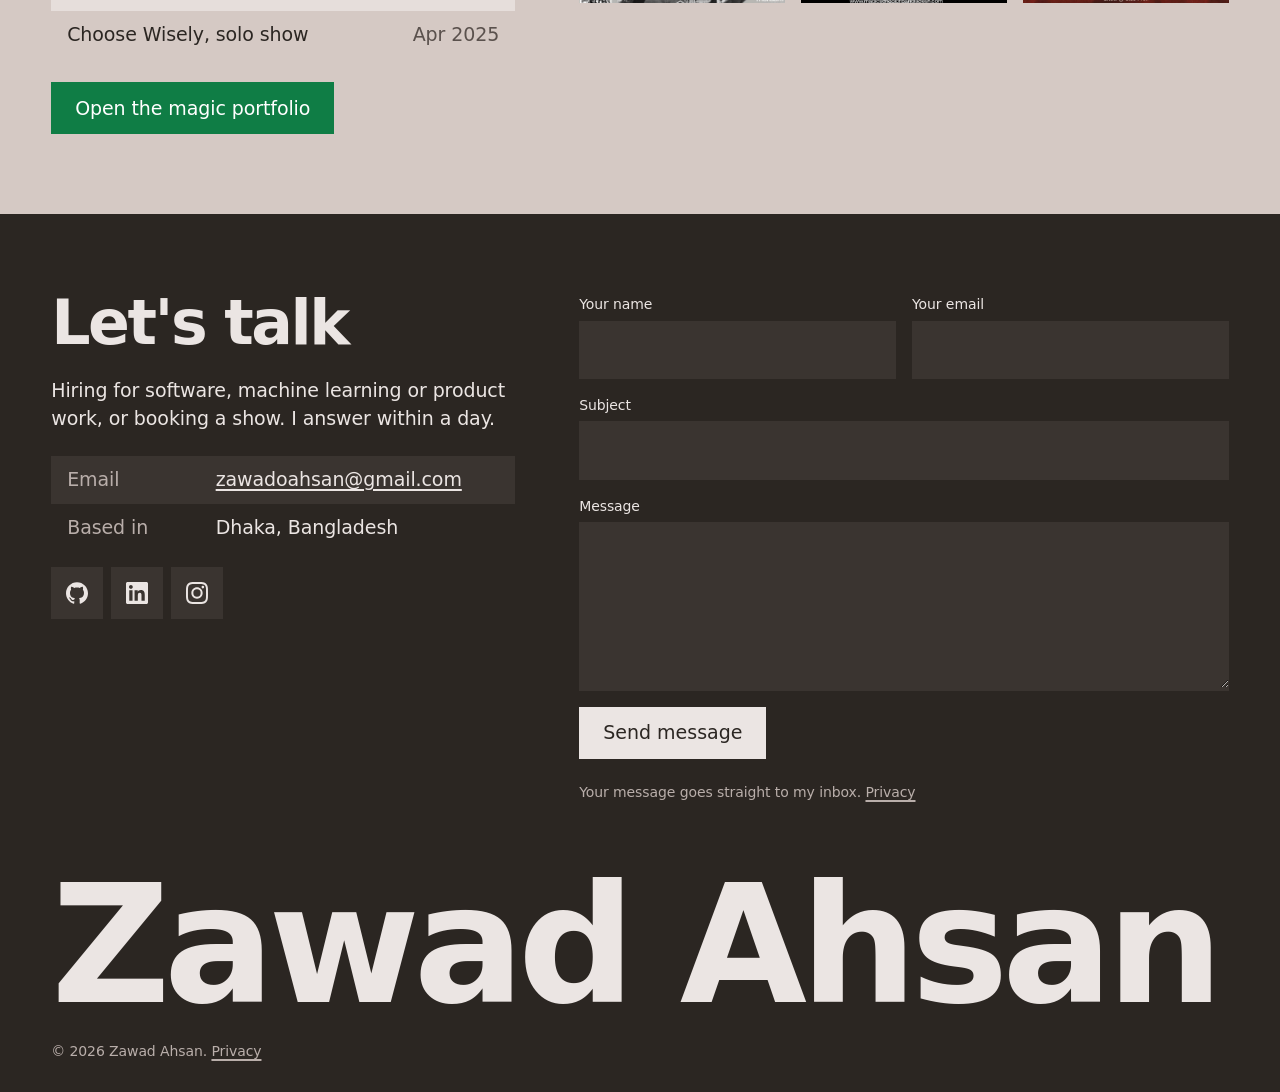
==== commit 63651643: "Add a privacy page, link the client quote, calm the skill tiles" ====
--- a/index.html
+++ b/index.html
@@ -180,7 +180,7 @@
           <h3>Profumo Bangladesh</h3>
           <p class="kind">Client work, live</p>
           <p>Online store and landing page for a perfume retailer. Customers order through a checkout that sends to WhatsApp; the owner manages stock with an admin tool I built.</p>
-          <blockquote class="pj-quote"><p>“Showing customers everything in stock at once is much easier now. Before, I had to type out a long list. Selling takes less time and is easier and faster, so sales have gone up too.”</p><footer>Owner, Profumo Bangladesh. Translated from Bangla.</footer></blockquote>
+          <blockquote class="pj-quote"><p>“Showing customers everything in stock at once is much easier now. Before, I had to type out a long list. Selling takes less time and is easier and faster, so sales have gone up too.”</p><footer>Owner, <a href="https://profumo.profumobd.workers.dev/">Profumo Bangladesh</a>. Translated from Bangla.</footer></blockquote>
           <ul class="tags"><li>HTML</li><li>CSS</li><li>JavaScript</li><li>Cloudflare Workers</li></ul>
           <a class="link" href="https://profumo.profumobd.workers.dev/">Visit the store</a>
         </div>
@@ -388,11 +388,11 @@
       <p class="form-error" role="alert" hidden></p>
       <p class="form-ok" role="status" hidden>Message sent. I will reply within a day.</p>
       <button class="btn" type="submit">Send message</button>
-      <p class="form-note">Your message goes straight to my inbox.</p>
+      <p class="form-note">Your message goes straight to my inbox. <a href="privacy.html">Privacy</a></p>
     </form>
   </div>
   <div class="fword" data-fit aria-hidden="true"><span>Zawad</span> <span>Ahsan</span></div>
-  <p class="legal">© 2026 Zawad Ahsan</p>
+  <p class="legal">© 2026 Zawad Ahsan. <a href="privacy.html">Privacy</a></p>
 </footer>
 
 <script src="main.js"></script>
--- a/style.css
+++ b/style.css
@@ -185,8 +185,7 @@
 
 /* ---------- skills ---------- */
 .logos { list-style: none; display: grid; grid-template-columns: repeat(8, 1fr); gap: var(--sp-1); }
-.logos li { background: var(--sec-surface); padding: var(--sp-2); display: flex; flex-direction: column; gap: 10px; font-size: var(--s-small); transition: transform .35s var(--ease); }
-.logos li:hover { transform: translateY(-4px); }
+.logos li { background: var(--sec-surface); padding: var(--sp-2); display: flex; flex-direction: column; gap: 10px; font-size: var(--s-small); }
 .logos svg { width: 28px; height: 28px; fill: currentColor; }
 .skill-list { display: grid; grid-template-columns: repeat(3, 1fr); gap: var(--sp-4); margin-top: var(--sp-4); }
 .skill-list dt { font-weight: var(--w-s); font-size: var(--s-lead); letter-spacing: -0.02em; margin-bottom: var(--sp-1); }
@@ -236,6 +235,16 @@
 .form-error { font-weight: var(--w-s); }
 .fword { margin: var(--sp-5) var(--m) 0; }
 .legal { font-size: var(--s-small); color: var(--sec-muted); margin: var(--sp-2) var(--m) 0; }
+.legal a, .form-note a { display: inline-block; padding: 7px 0; }
+
+/* ---------- privacy page ---------- */
+.back { margin-left: auto; }
+.policy { min-height: calc(100svh - var(--nav-h)); }
+.prose { max-width: calc(68ch + 2 * var(--m)); margin-left: 0; }
+.page-title { font-size: calc(var(--s-head) * var(--head-k)); line-height: var(--lh-d); margin-bottom: var(--sp-3); }
+.prose h2 { font-family: var(--f-t); font-weight: var(--w-s); font-size: var(--s-lead); line-height: 1.15; letter-spacing: -0.02em; margin: var(--sp-4) 0 var(--sp-1); }
+.prose p + p { margin-top: var(--sp-2); }
+.prose .updated { color: var(--sec-muted); font-size: var(--s-small); margin-top: var(--sp-4); }
 
 /* ---------- motion ---------- */
 .js .reveal { opacity: 0; transform: translateY(28px); transition: opacity .8s var(--ease), transform .8s var(--ease); }
@@ -258,6 +267,7 @@
   .edu-grid { gap: var(--sp-6); }
   .contact-grid { gap: var(--sp-5); }
   .intro-photo img { max-width: 300px; margin-inline: auto; object-position: center bottom; }
+  .intro-photo img { transform: translateX(4%); }
   .game.flip .shot { order: 0; }
   .facts { grid-template-columns: 1fr 1fr; }
   .deck { max-width: 600px; }
